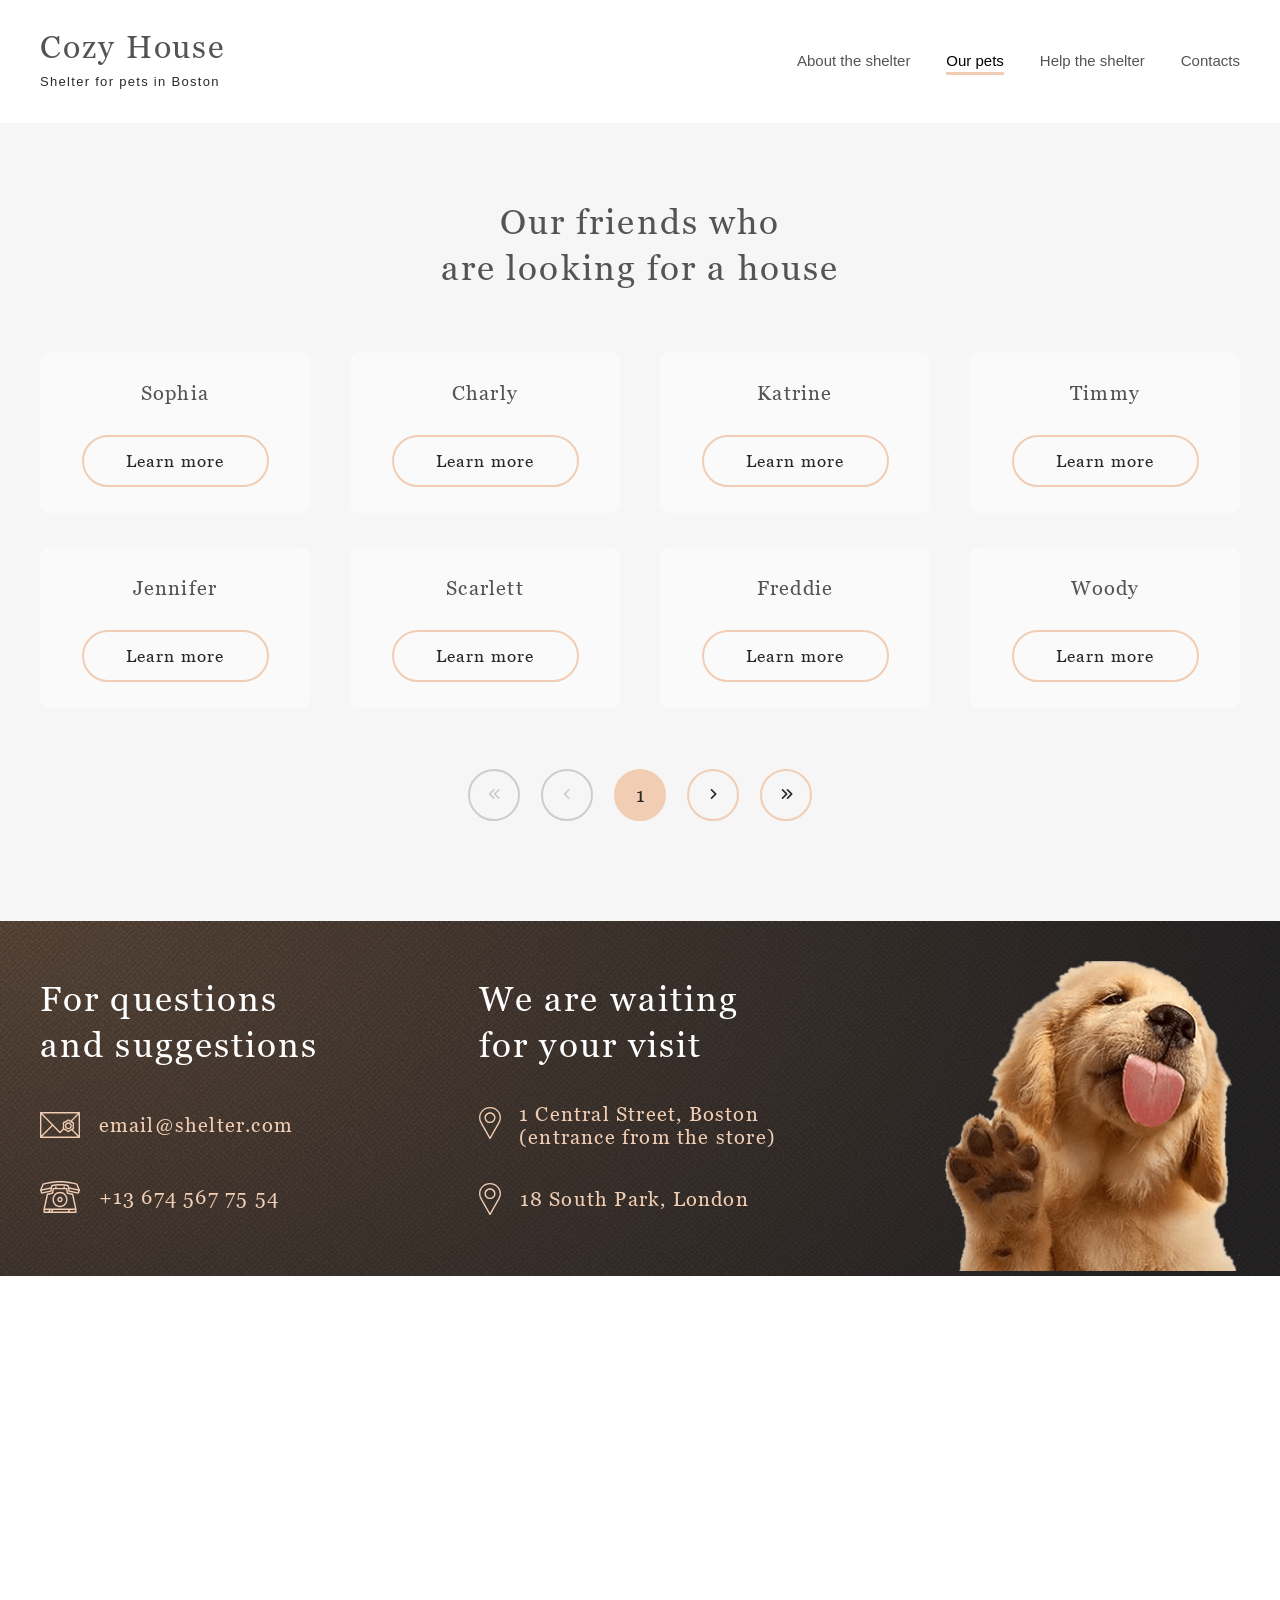
==== shelter/pages/pets/pets.html @ 374c9114 "fix: final view" ====
<!DOCTYPE html>
<html lang="en">

<head>
  <meta charset="UTF-8">
  <meta http-equiv="X-UA-Compatible" content="IE=edge">
  <meta name="viewport" content="width=device-width, initial-scale=1.0">
  <link href="../../assets/icons/favicon.ico" rel="shortcut icon">
  <link rel="stylesheet" href="https://cdnjs.cloudflare.com/ajax/libs/font-awesome/6.2.1/css/all.min.css" />
  <link rel="stylesheet" href="../main/style.css">
  <link rel="stylesheet" href="../main/fonts.css">
  <link rel="stylesheet" href="pets.css">
  <link rel="stylesheet" href="../main/media.css">
  <link rel="stylesheet" href="../main/menu-burger.css">
  <link rel="stylesheet" href="../main/media320.css">
  <link rel="stylesheet" href="pets_media.css">

  <title>Pets</title>

</head>

<body>
  <div class="container">
    <div class="modal animate"></div>
    <div class="modal-bar animate"></div>
    <div class="burger-menu inactive">
      <ul class="burger-list">
        <li class="burger-item"><a class="burger-link" href="../main/index.html">About the shelter</a></li>
        <li class="burger-item"><a class="burger-link active-link" href="#">Our pets</a></li>
        <li class="burger-item"><a class="burger-link" href="../main/index.html#help">Help the shelter</a></li>
        <li class="burger-item"><a class="burger-link" href="#contact">Contacts</a></li>
        <!-- <li class="burger-item"><a class="burger-link"
            onclick="document.getElementById('modal').style.display='block'" href="#">Modal</a></li> -->
      </ul>
    </div>
    <header>
      <div class="page">
        <div class="logo">
          <span class="logo-title"><a href="../main/index.html">Cozy House</a></span>
          <p class="logo-subtitle">Shelter for pets in Boston</p>
        </div>
        <nav class="nav">
          <ul class="menu-list">
            <li class="menu-item">
              <a href="../main/index.html" class="menu-link">About the shelter</a>
              <!-- onclick="window.location.reload(); -->
            </li>
            <li class="menu-item"><a href="#" class="menu-link active">Our pets</a></li>
            <li class="menu-item"><a href="../main/index.html#help" class="menu-link">Help the shelter</a></li>
            <li class="menu-item"><a href="#contact" class="menu-link">Contacts</a></li>
          </ul>
        </nav>
        <div class="header-bar">
          <span class="bar bar1"></span>
          <span class="bar bar2"></span>
          <span class="bar bar3"></span>
        </div>
      </div>
    </header>
    <main>
      <section class="pets" id="pets">
        <div class="page">
          <!-- -----popup----- -->
          <div class="popup animate-popup">
            <button class="button-close">
              <img src="../../assets/icons/close.svg" alt="close">
            </button>
            <div class="popup-pet">
              <div class="popup-img">
              </div>
              <div class="popup-txt">
                <h3 class="popup-head">Jennifer</h3>
                <div>
                  <h4>Dog - Labrador</h4>
                  <p>Jennifer is a sweet 2 months old Labrador that is patiently waiting to find a new forever home.
                    This
                    girl really enjoys being able to go outside to run and play, but won't hesitate to play up a storm
                    in
                    the house if she has all of her favorite toys.</p>
                  <ul class="popup-list">
                    <li><span><b>Age:</b> 2 months</span></li>
                    <li><span><b>Inoculations:</b> none</span></li>
                    <li><span><b>Diseases:</b> none</span></li>
                    <li><span><b>Parasites</b>: none</span></li>
                  </ul>
                </div>
              </div>
            </div>
          </div>
          <!-- -----popup end---- -->
          <h1>Our friends who <br>are looking for a house</h1>
          <!-- <div class="carousel-wrapper" id="carousel-wrapper"> -->
          <div class="carousel2" id="carousel">
            <div class="item2" id="item-active">
              <template id="template">
                <div data-pet="pet" data-id=1 class="card">
                  <img class="pet-img" alt="pet">
                  <p><span class="pets-name"></span></p>
                  <button>Learn more</button>
                </div>
              </template>
            </div>
          </div>
          <!-- </div> -->
          <div class="navigation">
            <button class="nav-btn none-active" disabled id="end-left">
              <!-- <img src="../../assets/icons/arrow-left-end.svg" alt="Arrow-left"> -->
              <i class="fa-solid fa-angles-left"></i>
            </button>
            <button class="nav-btn none-active" disabled id="left">
              <!-- <img src="../../assets/icons/arrow-left-one.svg" alt="Arrow-left-one"> -->
              <i class="fa-solid fa-angle-left"></i>
            </button>
            <button class="nav-btn center" id="center">1</button>
            <button class="nav-btn active-btn" id="right">
              <!-- <img src="../../assets/icons/arrow-right-one.svg" alt="Arrow-right-one"> -->
              <i class="fa-solid fa-angle-right"></i>
            </button>
            <button class="nav-btn active-btn" id="end-right">
              <!-- <img src="../../assets/icons/arrow-right-end.svg" alt="arrow-right-end"> -->
              <i class="fa-solid fa-angles-right"></i>
            </button>
          </div>
        </div>
      </section>

    </main>
    <footer id="contact">
      <div class="page">
        <div class="question">
          <h3>For questions and suggestions</h3>
          <div class="mail">
            <img src="../../assets/icons/icon-email.svg" alt="email">
            <span>&nbsp;&nbsp;<a href="mailto:email@shelter.com" class="mail-address">email@shelter.com</a></span>
          </div>
          <div class="phone">
            <img src="../../assets/icons/icon-phone.svg" alt="phone">
            <span>&nbsp;&nbsp;<a href="tel:+136745677554" class="fone-number">+13 674 567 75 54</a></span>
          </div>
        </div>
        <div class="waiting">
          <h3>We are waiting for your visit</h3>
          <div class="pin1">
            <div>
              <img src="../../assets/icons/pin.svg" alt="pin">
            </div>
            <span><a
                href="https://www.google.com/maps/place/Бостон,+Массачусетс,+США/@42.3145186,-71.1103716,11z/data=!3m1!4b1!4m6!3m5!1s0x89e3652d0d3d311b:0x787cbf240162e8a0!8m2!3d42.3600825!4d-71.0588801!16zL20vMDFjeF8"
                class="address1" target="_blank">1 Central Street, Boston (entrance from the store)</a>
            </span>
          </div>
          <div class="pin2">
            <img src="../../assets/icons/pin.svg" alt="pin">
            <span>&nbsp;&nbsp;<a
                href="https://www.google.com/maps/place/Лондон,+Великобритания/@51.5287352,-0.38179,10z/data=!3m1!4b1!4m6!3m5!1s0x47d8a00baf21de75:0x52963a5addd52a99!8m2!3d51.5072178!4d-0.1275862!16zL20vMDRqcGw"
                class="address2" target="_blank">18 South Park, London </a>
            </span>
          </div>
        </div>
        <div class="dog-picture">
          <img src="../../assets/images/footer-puppy.png" alt="footer-puppy">
        </div>

      </div>
    </footer>
  </div>
  <script type="module" src="petsPagination.js"></script>
  <script type="module" src="../main/popup.js"></script>
</body>

</html>
---- shelter/pages/main/style.css ----
html {
  box-sizing: border-box;
  scroll-behavior: smooth;
}

*,
*::after,
*::before {
  box-sizing: inherit;
  margin: 0;
  padding: 0;
}

:root {
  --fonts-family: 'ArialMT', Arial, Helvetica, sans-serif;
  --fonts-family-else: 'Georgia', serif;
}

.logo-title a:hover,
.logo-title a:active {
  /* color: #FDDCC4; */
  color: #f76d0a;

}

a:hover,
a:active {
  /* color: #FDDCC4; */
  color: #f76d0a;
  cursor: pointer;
}

a,
button,
.credit-card,
.card {
  transition: all 500ms ease-in-out;
}

/* убрать скроллбар  */

/* ::-webkit-scrollbar {
  width: 12px;
  background: transparent;
  background: rgba(82, 66, 66, 0.221);
} */


body {
  margin: 0 auto;
  font-family: 'ArialMT', Arial, Helvetica, sans-serif;
  font-size: calc(20rem / 16);
}

.modal.animate,
.modal-bar.animate {
  display: none;
  position: fixed;
  z-index: 2;
  left: 0;
  top: 0;
  width: 100%;
  height: 100%;
  overflow: hidden;
  background: rgba(41, 41, 41, 0.6);
}

.modal.animate {
  z-index: 7;
}

.animate {
  -webkit-animation: animatezoom 1.5s;
  animation: animatezoom 1.5s;
}

.animateslow {
  -webkit-animation: animatezoom 2.5s;
  animation: animatezoom 2.5s;
}


@-webkit-keyframes animatezoom {
  from {
    opacity: 0;
  }

  to {
    opacity: 1;
  }
}

@keyframes animatezoom {
  from {
    opacity: 0;
  }

  to {
    opacity: 1;
  }
}

.animate-popup {
  -webkit-animation: animatescale 1s;
  animation: animatescale 1s;
  /* opacity: 0; */
}

@-webkit-keyframes animatescale {
  from {
    -webkit-transform: scale(0);
  }

  to {
    -webkit-transform: scale(1);
  }
}

@keyframes animatescale {
  from {
    transform: scale(0);
  }

  to {
    transform: scale(1);
  }
}

/* ----------------------- */
/* .hide-popup {
  animation: popupaway 200ms;
  display: flex;
}

@keyframes popupaway {
  from {
    display: block;
    transform: scale(1);
  }

  to {
    transform: scale(0);
  }
} */



/* ------------------------- */
.container {
  display: flex;
  position: relative;
  max-width: 100%;
  margin: 0 auto;
  flex-direction: column;
  overflow: hidden;
}

h3 {
  font-family: 'Georgia';
  font-style: normal;
  font-weight: 400;
  font-size: 2.1875rem;
  /* font-size: 35px; */
  line-height: 130%;
  letter-spacing: 0.06em;
  color: #545454;
}

h4 {
  font-family: 'Georgia';
  font-style: normal;
  font-weight: 400;
  font-size: 20px;
  line-height: 115%;
  letter-spacing: 0.06em;
  color: #000000;
}

.page {
  display: flex;
  max-width: 1200px;
  width: 100%;
  margin: 0 auto;
  /* width: calc(1200 / 1280 * 100%); */
}

/* ----------popup----------- */
.popup.animate-popup {
  /* display: flex; */
  display: none;
  position: fixed;
  /* margin: -38px -52px 0 0; */
  z-index: 10;
  max-width: 952px;
  width: 100%;
  max-height: 552px;
  height: 552px;
  justify-content: left;
  align-items: flex-end;
  /* opacity: 1; */
  transition: all 1s;
  /* top: 50%; */
  /* transform: translate(-50% -50%); */
}

.popup-pet {
  /* border: 1px solid black; */
  display: grid;
  grid-template-columns: 55% 39.5%;
  column-gap: 34px;
  max-width: 900px;
  width: 100%;

  height: 500px;
  /* height: 26.3vw; */
  box-shadow: 0px 2px 35px 14px rgba(13, 13, 13, 0.04);
  background: #FAFAFA;
  border-radius: 9px;
}

.popup-img {
  padding: 0 50px 0 0;
  height: auto;
  background: url("../../assets/images/jennifer.png") center/cover no-repeat;
  border-radius: 9px 0px 0px 9px;
}

.popup-txt .popup-head {
  text-align: left;
  padding: 53px 0 10px 0;
  /* padding: 53px 50px 10px 0; */
}

.popup-txt div {
  display: grid;
  row-gap: 40px;
}


.popup-txt div p {
  font-family: 'Georgia';
  font-style: normal;
  font-weight: 400;
  font-size: 15px;
  line-height: 110%;
  letter-spacing: 0.06em;
  color: #000000;
}

.popup-list {
  display: grid;
  row-gap: 11px;
  padding: 0 0 0 15px;
  font-family: 'Georgia';
  font-style: normal;
  font-weight: 400;
  font-size: 15px;
  line-height: 110%;
  letter-spacing: 0.06em;
  letter-spacing: 1.3px;
  color: #F1CDB3;
}

.popup-list span {
  color: #000000;
}

/* ---------popup-end------- */
header {
  display: flex;
  max-width: 100%;
  padding: 30px 0 0;
  justify-content: center;
}

header .page {
  justify-content: space-between;
  height: 60px;
  align-items: center;
  position: relative;
}

.logo {
  height: 100%;
}

/* logo_title */
.logo-title {
  display: flex;
  align-items: center;
  font-family: 'Georgia';
  font-style: normal;
  font-weight: 400;
  /* font-size: 32px; */
  font-size: 32px;
  line-height: 110%;
  letter-spacing: 0.06em;
  color: #F1CDB3;
}

.logo-title a {
  text-decoration: none;
  color: #F1CDB3;
  /* -webkit-text-stroke: 0.5px #000000; */
  /* text-shadow: 0px 4px 4px rgba(0, 0, 0, 0.25); */
}

.logo-subtitle {
  font-family: 'Arial';
  font-style: normal;
  font-weight: 400;
  font-size: 13px;
  line-height: 34px;
  letter-spacing: 0.1em;
  color: #FFFFFF;
}

/* h1 span {
  margin: 16px;
  padding: 1px;
  border-bottom: 2px solid #D71920;
} */
.burger-menu {
  display: none;
}

/* -------menu bar----------- */
.header-bar {
  display: none;
}

.nav {
  width: 36.9%;
  width: calc(443 / 1200 * 100%);

}

.menu-list {
  display: flex;
  justify-content: space-between;
}


.nav li {
  /* по горизонтали */
  display: inline-block;
}

.nav li a:hover {
  cursor: pointer;
  color: #FAFAFA;
}

.menu-link {
  text-decoration: none;
  padding: 0 0 3px;
  color: #CDCDCD;
  border: none;
  font-family: 'Arial';
  font-style: normal;
  font-weight: 400;
  font-size: 15px;
  line-height: 160%;
}

.menu-link.active {
  color: #FAFAFA;
  pointer-events: none;

  border: 3px solid;
  border-width: 0px 0px 3px;
  border-color: transparent transparent #F1CDB3 transparent;
}


/* ------------main--------------- */
main {
  max-width: 100%;
  width: 100%;
  margin: 0 auto;
}

/* ----------bigl--------------- */
.bigl {
  max-height: 908px;
  /* height: 908px; */
  width: 100%;
  margin: -90px auto 0;
  padding: 90px 0 0 0;
  background: url('../../assets/images/noise_transparent@2x.png'), radial-gradient(100% 215.42% at 0% 0%, #5B483A 0%, #262425 100%), #211F20;
}

.bigl .page {
  min-height: 100%;
  display: grid;
  grid-template-columns: 38.33% 58.16%;
  gap: 42px;
  align-items: center;
}

.bigl-text {
  display: grid;
  gap: 42px;
}

.bigl-text h1:first-child {
  /* padding: 0 150px 0 0; */
  padding: 0;
  font-family: 'Georgia';
  font-style: normal;
  font-weight: 400;
  /* font-size: 44px; */
  font-size: 2.75rem;
  line-height: 130%;
  color: #FFFFFF;
}


.bigl-text p:nth-child(2) {
  font-family: 'Arial';
  font-style: normal;
  font-weight: 400;
  /* font-size: 15px; */
  font-size: 0.9375rem;
  line-height: 160%;
  color: #CDCDCD;
}

.bigl-btn {
  width: 207px;
  height: 52px;
  background: #F1CDB3;
  border-radius: 100px;
  border: none;

  font-family: 'Georgia';
  font-style: normal;
  font-weight: 400;
  /* font-size: 17px; */
  font-size: 1.0625rem;
  line-height: 130%;
  letter-spacing: 0.06em;
  color: #292929;
}

/* .bigl-btn:hover { */
button:hover {
  background: #FDDCC4;
  cursor: pointer;
}

.bigl-picture img {
  margin: 90px 0 0 0;
  max-width: 698px;
  max-height: 728px;
  width: 100%;
  height: auto;
}

/* -------about---------- */

section.about.page {
  padding: 80px 175px 97px;
  display: grid;
  grid-template-columns: 49.5% 50.5%;
  justify-content: flex-start;
}


.about-picture img {
  max-width: 300px;
  max-height: 408px;
  width: 100%;
  height: auto;
}

.about-text {
  display: grid;
  gap: 5px;
}

.about-text h3 {
  padding: 14px 60px 0 0;
}

.about-text p:nth-child(2),
.about-text p:nth-child(3) {
  font-family: 'Arial';
  font-style: normal;
  font-weight: 400;
  /* font-size: 15px; */
  font-size: 0.9375rem;
  line-height: 160%;
  color: #4C4C4C;
}

/* ----------pets----------- */
section.pets {
  /* height: 877px; */
  background: #F6F6F6;
}

section.pets .page {
  /* padding: 77px 0 38px; */
  padding: 77px 0 100px;
  align-items: center;
  flex-direction: column;
  justify-content: center;
  height: 100%;
  gap: 61px;
  position: relative;
  overflow: hidden;
}

section.pets>.page>h3 {
  text-align: center;
}


.carousel {
  display: flex;
  max-width: 1200px;
  width: 100%;
  /* flex-wrap: nowrap; */
  position: relative;
  left: -1200px;
}

.button-left,
.button-right,
.button-close {
  display: flex;
  justify-content: center;
  align-items: center;
  position: absolute;
  z-index: 1;
  width: 52px;
  height: 52px;
  top: 51%;
  transform: translateY(-50%);
  border: 2px solid #F1CDB3;
  border-radius: 100px;
  background: #F6F6F6;
}

.button-left {
  left: 25.2%;
  left: 0;
}

.button-right {
  right: 25.2%;
  right: 0;
}

.button-close {
  top: 5%;
  right: 1%;
}

.button-left:hover,
.button-right:hover,
.button-close:hover {
  background: #FDDCC4;
  border: 2px solid #FDDCC4;
  cursor: pointer;
}


.item {
  position: relative;
  display: flex;
  min-width: 100%;
  justify-content: center;
}

.content {
  display: flex;
  width: 82.5%;
  justify-content: space-between;
}

/* *** */
/* .item .content .card:nth-child(2),
.item .content .card:nth-child(3) {
  display: none;
} */

/* .card.animate {
  display: grid;
  gap: 30px;
  border-radius: 9px;
  background: #FAFAFA;
  cursor: pointer;
  justify-content: center;
} */

.card {
  display: grid;
  gap: 30px;
  border-radius: 9px;
  background: #FAFAFA;
  cursor: pointer;
  justify-content: center;
}

.card:hover {
  box-shadow: 0px 4px 4px rgba(0, 0, 0, 0.25);
  background: #FFFFFF;
}

.card:hover button {
  background: #FDDCC4;
  border: none;
  transition: all 500ms ease-in-out;
}

.card img {
  max-width: 270px;
  max-height: 270px;
  width: 100%;
  height: auto;
  border-radius: 9px 9px 0px 0px;
  opacity: 1;
  /* transition: all 500ms ease-in-out; */
}

.card p {
  text-align: center;
  font-family: 'Georgia';
  font-style: normal;
  font-weight: 400;
  /* font-size: 20px; */
  font-size: 1.25rem;
  /* line-height: 23px; */
  line-height: 1.4375rem;
  letter-spacing: 0.06em;
  color: #545454;
}

.card button {
  margin: 0 auto 26px;
  width: 187px;
  height: 52px;
  border: 2px solid #F1CDB3;
  border-radius: 100px;
  font-family: 'Georgia';
  font-style: normal;
  font-weight: 400;
  font-size: 17px;
  font-size: 1.0625rem;
  line-height: 130%;
  letter-spacing: 0.06em;
  color: #292929;
  background: #FAFAFA;
}

.card button:hover {
  border: none;
}

.pets .page>button.rest {
  width: 261px;
  height: 52px;
  background: #F1CDB3;
  border-radius: 100px;
  border: none;
  font-family: 'Georgia';
  font-style: normal;
  font-weight: 400;
  /* font-size: 17px; */
  font-size: 1.0625rem;
  line-height: 130%;
  letter-spacing: 0.06em;
  color: #292929;
}

/* #pets > div > button.button-right */
/* #pets > div > button.button-left */

.pets .page>button.rest:hover {
  background: #FDDCC4;
  cursor: pointer;
  border: none;
}

/* ------help---------- */
section.help {
  /* height: 611px; */
  background: #FFFFFF;
}

section.help .page {
  /* padding: 80px 0 100px; */
  padding: 84px 0 100px;
  align-items: center;
  flex-direction: column;
  height: 100%;
  gap: 3.5rem;
  /* 56px; */
}

section.help .page h3 {
  text-align: center;
}

.gifts {
  display: flex;
  flex: 1 1 100%;
  justify-content: center;
  max-width: 1028px;
  width: 100%;
  flex-wrap: wrap;
  column-gap: 7.25rem;
  /* 116px */
  row-gap: 3.4375rem;
  /* 55px; */
}

.some {
  text-align: center;
}

.some img {
  /* flex-grow: 1; */
  height: auto;
}



.some h4 {
  padding: 24px 0 0 0;
  text-align: center;
  font-family: 'Georgia';
  font-style: normal;
  font-weight: 400;
  /* font-size: 20px; */
  font-size: 1.25rem;
  line-height: 115%;
  letter-spacing: 0.06em;
  color: #545454;
}

/* ---------donation----------- */
section.donation {
  background: #F6F6F6;
}

section.donation .page {
  padding: 83px 0 100px;
  display: grid;
  grid-template-columns: 55.19% 41.53%;
  column-gap: 30px;
  max-width: 915px;
  width: 100%;
}

.donation-picture {
  padding: 10px 0 0 0;
}

.donation-picture img {
  max-width: 505px;
  max-height: 261px;
  width: 100%;
  height: auto;
}

.donation-text {
  display: grid;
  row-gap: 20px;
}

.donation-text h3:first-child {
  text-align: left;
  font-family: 'Georgia';
  font-style: normal;
  font-weight: 400;
  /* font-size: 35px; */
  font-size: 2.1875rem;
  line-height: 130%;
  letter-spacing: 0.06em;
}

.credit-card {
  display: flex;
  align-items: center;
  justify-content: space-around;
  width: 349px;
  height: 43px;
  background: #F1CDB3;
  border-radius: 9px;
  border: none;
}

.credit-card:hover {
  background: #FDDCC4;
  cursor: pointer;
}


/* .credit-card img:first-child+img {
  padding-top: 8px;
} */

a:has(.credit-card span) {
  text-decoration: none;
}

.credit-card span {
  color: #545454;

  font-family: 'Georgia';
  font-style: normal;
  font-weight: 400;
  /* font-size: 20px; */
  font-size: 1.25rem;
  line-height: 115%;
  letter-spacing: 0.06em;
  text-shadow: 0px 4px 4px rgba(0, 0, 0, 0.25);
}

.donation-text p:nth-child(2) {
  text-align: left;
  font-family: 'Georgia';
  font-style: normal;
  font-weight: 400;
  /* font-size: 15px; */
  font-size: 0.9375rem;
  line-height: 110%;
  letter-spacing: 0.06em;
  color: #545454;
}

.donation-text p:nth-child(4) {
  font-family: 'Arial';
  font-style: italic;
  font-weight: 400;
  font-size: 12px;
  line-height: 18px;
  color: #B2B2B2;
}

/* ---------footer-------- */
footer {
  display: flex;
  flex: 1 1 100%;
  max-width: 100%;
  /* min-height: 350px; */
  width: 100%;
  /* width: 100%; */
  /* ------row------ */
  justify-content: center;
  background: url('../../assets/images/noise_transparent@2x.png'), radial-gradient(100% 215.42% at 0% 0%, #5B483A 0%, #262425 100%), #211F20;

  font-family: 'Georgia';
  font-style: normal;
  font-weight: 400;
  font-size: 20px;
  font-size: 1.25rem;
  line-height: 115%;
  letter-spacing: 0.06em;
  color: #F1CDB3;
}

footer .page {
  display: grid;
  column-gap: 10rem;
  grid-template-columns: 23.25% 25.16% 25%;
}

.question,
.waiting {
  padding: 56px 0 60px;
}

.dog-picture {
  padding: 40px 0 0 0;
}

.question {
  display: grid;
  row-gap: 38px;
}

.question h3,
.waiting h3 {
  color: #FFFFFF;
}

.mail img,
.mail span,
.phone img,
.phone span,
.pin2 img,
.pin2 span {
  vertical-align: middle;
  text-align: left;
}

.fone-number,
.mail-address,
.address1,
.address2 {
  text-decoration: none;
  color: #F1CDB3;
}

/* ---------second column------ */
.waiting {
  display: grid;
  row-gap: 33px;
}

.dog-picture img {
  max-width: 300px;
  max-height: 310px;
  width: 100%;
  height: auto;
}

.pin1 {
  display: flex;
  align-items: center;
  column-gap: 18px;
}

.address1,
.address2 {
  font-family: 'Georgia';
  font-style: normal;
  font-weight: 400;
  /* font-size: 20px; */
  font-size: 1.25rem;
  line-height: 115%;
  letter-spacing: 0.06em;
}
---- shelter/pages/main/fonts.css ----
@font-face {
  font-family: 'Georgia';
  src: url('../../assets/fonts/Georgia-Italic.eot');
  src: url('../../assets/fonts/Georgia-Italic.eot?#iefix') format('embedded-opentype'),
    url('../../assets/fonts/Georgia-Italic.woff2') format('woff2'),
    url('../../assets/fonts/Georgia-Italic.woff') format('woff'),
    url('../../assets/fonts/Georgia-Italic.ttf') format('truetype');
  font-weight: normal;
  font-style: italic;
  font-display: swap;
}

@font-face {
  font-family: 'Georgia';
  src: url('../../assets/fonts/Georgia.eot');
  src: url('../../assets/fonts/Georgia.eot?#iefix') format('embedded-opentype'),
    url('../../assets/fonts/Georgia.woff2') format('woff2'),
    url('../../assets/fonts/Georgia.woff') format('woff'),
    url('../../assets/fonts/Georgia.ttf') format('truetype');
  font-weight: normal;
  font-style: normal;
  font-display: swap;
}

@font-face {
  font-family: '../../assets/fonts/Georgia';
  src: url('../../assets/fonts/Georgia-Bold.eot');
  src: url('../../assets/fonts/Georgia-Bold.eot?#iefix') format('embedded-opentype'),
    url('../../assets/fonts/Georgia-Bold.woff2') format('woff2'),
    url('../../assets/fonts/Georgia-Bold.woff') format('woff'),
    url('../../assets/fonts/Georgia-Bold.ttf') format('truetype');
  font-weight: bold;
  font-style: normal;
  font-display: swap;
}

@font-face {
  font-family: '../../assets/fonts/Georgia';
  src: url('../../assets/fonts/Georgia-BoldItalic.eot');
  src: url('../../assets/fonts/Georgia-BoldItalic.eot?#iefix') format('embedded-opentype'),
    url('../../assets/fonts/Georgia-BoldItalic.woff2') format('woff2'),
    url('../../assets/fonts/Georgia-BoldItalic.woff') format('woff'),
    url('../../assets/fonts/Georgia-BoldItalic.ttf') format('truetype');
  font-weight: bold;
  font-style: italic;
  font-display: swap;
}

@font-face {
  font-family: '../../assets/fonts/Arial';
  src: url('../../assets/fonts/ArialMT.eot');
  src: url('../../assets/fonts/ArialMT.eot?#iefix') format('embedded-opentype'),
    url('../../assets/fonts/ArialMT.woff2') format('woff2'),
    url('../../assets/fonts/ArialMT.woff') format('woff'),
    url('../../assets/fonts/ArialMT.ttf') format('truetype');
  font-weight: normal;
  font-style: normal;
  font-display: swap;
}

@font-face {
  font-family: '../../assets/fonts/Arial';
  src: url('../../assets/fonts/Arial-ItalicMT.eot');
  src: url('../../assets/fonts/Arial-ItalicMT.eot?#iefix') format('embedded-opentype'),
    url('../../assets/fonts/Arial-ItalicMT.woff2') format('woff2'),
    url('../../assets/fonts/Arial-ItalicMT.woff') format('woff'),
    url('../../assets/fonts/Arial-ItalicMT.ttf') format('truetype');
  font-weight: normal;
  font-style: italic;
  font-display: swap;
}

@font-face {
  font-family: '../../assets/fonts/Arial';
  src: url('../../assets/fonts/Arial-BoldItalicMT.eot');
  src: url('../../assets/fonts/Arial-BoldItalicMT.eot?#iefix') format('embedded-opentype'),
    url('../../assets/fonts/Arial-BoldItalicMT.woff2') format('woff2'),
    url('../../assets/fonts/Arial-BoldItalicMT.woff') format('woff'),
    url('../../assets/fonts/Arial-BoldItalicMT.ttf') format('truetype');
  font-weight: bold;
  font-style: italic;
  font-display: swap;
}
---- shelter/pages/pets/pets.css ----
h1 {
  font-family: 'Georgia';
  font-style: normal;
  font-weight: 400;
  font-size: 35px;
  line-height: 130%;
  letter-spacing: 0.06em;
  color: #545454;
  text-align: center;
}

/* logo_title */
.logo-title {
  color: #545454;
}

.logo-title a {
  color: #545454;
  /* text-shadow: 0px 4px 4px rgba(0, 0, 0, 0.25); */
}

.logo-subtitle {
  color: #292929;
}

.nav li a:hover {
  cursor: pointer;
  color: #000000;
}

.menu-link {
  color: #545454;
}

.menu-link:hover {
  color: #292929;
  /* border: 1px solid #000000; */
}

.menu-link:active,
.menu-link.active {
  color: #000000;
  /* text-shadow: 0px 4px 4px rgba(0, 0, 0, 0.25); */

  border: 3px solid;
  border-width: 0px 0px 3px;
  border-color: transparent transparent #F1CDB3 transparent;
}

header {
  padding: 30px 0 33px;
}



/* --------carousel----------- */
.pets {
  padding: 0;
}

.carousel2 {
  margin: 0 auto;
  position: relative;
  width: 100%;
  /* max-width: 1200px; */
}

.item2 {
  margin: 0 auto;
  display: grid;
  grid-template-columns: 22.5% 22.5% 22.5% 22.5%;
  column-gap: 40px;
  row-gap: 34px;
  width: 100%;
}

/* -----navigation---- */
.navigation {
  display: flex;
  column-gap: 21px;
}

.nav-btn {
  display: flex;
  justify-content: center;
  align-items: center;
  width: 52px;
  height: 52px;
  border-radius: 100px;
  cursor: pointer;
  background: #F6F6F6;
}

.center {
  background: #F1CDB3;
  border: 2px solid #F1CDB3;
  color: #292929;
  font-family: 'Georgia';
  font-style: normal;
  font-weight: 400;
  font-size: 20px;
  line-height: 115%;
}


.none-active {
  border: 2px solid #CDCDCD;
  color: #CDCDCD;
  pointer-events: none;
}

/* .none-active:disabled  */
.none-active:hover,
.none-active:active {
  border: 2px solid #CDCDCD;
  color: #CDCDCD;
  background: rgb(240, 240, 240);
}

.active-btn {
  border: 2px solid #F1CDB3;
  color: #292929;
  cursor: pointer;
}

/* .active-btn:enabled, */
.center:hover,
.active-btn:hover,
.active-btn:active {
  background: #FDDCC4;
  border: 2px solid #FDDCC4;
}
---- shelter/pages/main/media.css ----
@media screen and (max-width: 1280px) {
   html {
     font-size: 16px;
   }

   .container {
     max-width: 100%;
   }

   .page {
     width: calc(1200 / 1280 * 100%);
   }
 }


 @media screen and (max-width: 1210px) {
   .page {
     /* width: calc(1800 / 1210 * 100%); */
     width: calc(1100 / 1210 * 100%);
   }

   .button-left,
   .button-right {
     position: absolute;
   }

   .button-left {
     left: 0;
   }

   .button-right {
     right: 0;
   }

   .carousel {
     max-width: 1100px;
     width: 100%;
     left: -1100px;
   }

   .item {
     margin: 0 auto;
     display: flex;
     justify-content: center;
     /* gap: 10px; */
   }

   .content {
     justify-content: center;
     column-gap: 26px;
   }

   .item .content .card:nth-child(3) {
     display: none;
   }
 }


 @media screen and (max-width: 1150px) {
   .page {
     width: calc(1090 / 1150 * 100%);
   }

   .carousel {
     max-width: 1090px;
     width: 100%;
     left: -1090px;
   }

   footer .page {
     column-gap: 8rem;
   }
 }


 @media screen and (max-width: 1080px) {
   .page {
     width: calc(1000 / 1080 * 100%);
   }

   .carousel {
     max-width: 1000px;
     width: 100%;
     left: -1000px;
   }

   .button-left {
     left: 0%;
   }

   .button-right {
     right: 0%;
   }
 }

 @media screen and (max-width: 950px) {
   .page {
     width: calc(900 / 950 * 100%);
   }

   .carousel {
     max-width: 900px;
     width: 100%;
     left: -900px;
   }
 }

 @media screen and (max-width: 850px) {
   .page {
     width: calc(800 / 850 * 100%);
   }

   .carousel {
     max-width: 800px;
     width: 100%;
     left: -800px;
   }
 }

 /*  -------- 768 ------------   */

 /* @media screen and (max-width: 1070px) { */
 @media screen and (max-width: 768px) {
   html {
     font-size: 16px;
   }

   .container {
     max-width: 768px;
     max-width: 100%;
   }

   .page {
     width: calc(708 / 768 * 100%);
   }

   /* ----------pets----------- */
   section.pets .page {
     padding: 80px 0 100px;
   }

   .carousel {
     max-width: 708px;
     width: 100%;
     left: -708px;
   }

   .content {
     justify-content: center;
     column-gap: 40px;
   }

   .button-left,
   .button-right {
     top: 51%;
   }

   /* .item .card:nth-child(3) {
     display: none;
   } */
   .item .content .card:nth-child(3) {
     display: none;
   }

   /* -------------------------- */
   .item {
     margin: 0 auto;
     display: flex;
     justify-content: center;
   }

   .content {
     justify-content: center;
     column-gap: 26px;
   }

   /* ----------------------------- */

   /* ---было изменено для --max-width: 1210px --- */
   /* .item {
     margin: 0 auto;
     display: flex;
     justify-content: center;
     gap: 40px;
    } */
   /* justify-content: space-between; */
   /* gap: 0; */

   /* ----popup----- */
   .popup.animate-popup {
     max-width: 682px;
     width: 100%;
     max-height: 402px;
     min-height: 402px;
   }

   .popup-pet {
     grid-template-columns: 55% 41.5%;
     column-gap: 15px;
     max-width: 628px;
     width: 100%;
     height: 351px;
   }

   .popup-img {
     padding: 0 0 0 0;
     height: 350px;
     width: 350px;
   }

   .popup-txt .popup-head {
     text-align: left;
     padding: 10px 0 10px 0;
   }

   .popup-txt div {
     display: grid;
     row-gap: 20px;
     font-size: 20px;
   }


   .popup-txt div p {
     font-size: 13px;
     line-height: 110%;
     letter-spacing: 0.06em;
   }

   .popup-list {
     row-gap: 5px;
     padding: 0 0 0 15px;
     font-size: 15px;
     line-height: 110%;
     letter-spacing: 1.8px;
   }

   .button-close {
     top: 6%;
     right: 1.5%;
   }

   /* ------popup------ */
   header {
     padding: 28px 0 0;
   }

   .logo-title {
     /* font-size: 32px; */
     line-height: 124%;
   }

   .logo-subtitle {
     /* font-size: 13px; */
     line-height: 30px;
   }



   .nav {
     width: calc(443 / 708 * 100%);
   }

   /* ---------bigl----------- */
   .bigl {
     max-height: 1165px;
     /* height: 908px; */
     width: 100%;
     margin: -90px auto 0;
     padding: 90px 0 0 0;
   }


   .bigl .page {
     grid-template-columns: 100%;
     grid-template-rows: 27.9% 48.68%;
     gap: 100px;
     justify-items: right;
   }

   .bigl-text {
     padding: 106px 0 0 0;
     justify-items: center;
   }

   .bigl-text h1:first-child {
     padding: 0 150px 0 0;
   }

   .bigl-text p:nth-child(2) {
     width: 65%;
   }

   .bigl-picture img {
     max-width: 569px;
     max-height: 593px;

     width: 100%;
     height: auto;
   }

   /* ---------about---------- */
   section.about.page {
     padding: 67px 0 138px;
     width: 56%;
     max-height: 1048px;
     display: grid;
     row-gap: 4.3rem;
     grid-template-columns: 100%;
     grid-template-rows: 48.22% 51.77%;
     justify-items: center;
   }

   .about-picture {
     order: 2;
   }

   .about-picture img {
     max-width: 300px;
     max-height: 408px;
     width: 100%;
     height: auto;
   }

   .about-text {
     /* display: grid; */
     gap: 10px;
     order: 1;
   }

   .about-text h3 {
     padding: 14px 60px 0 0;
   }



   /* ------help---------- */
   section.help .page {
     padding: 84px 0 100px;
     align-items: center;
     flex-direction: column;
     height: 100%;
     gap: 59px;
   }

   .gifts {
     display: flex;
     flex: 1 1 100%;
     justify-content: center;
     width: 100%;
     flex-wrap: wrap;

     max-width: 708px;
     column-gap: 3.75rem;
     /* 60px; */
     row-gap: 3.5rem;
     /* 56px; */
   }

   .some {
     text-align: center;
     width: 24%;
     /* width: calc(170 / 708 * 100%); */
   }

   /* ---------donation----------- */
   section.donation .page {
     padding: 83px 0 100px;
     /* display: grid; */
     grid-template-columns: 100%;
     grid-template-rows: 36.01% 33.33%;
     justify-items: center;
     row-gap: 7.75rem;
     /* 124px; */
     max-width: 708px;
     max-height: 783px;
   }

   .donation-picture {
     padding: 0;
     order: 2;
   }

   .donation-text {
     /* display: grid; */
     order: 1;
     row-gap: 19px;
     justify-items: left;
     width: 54%;
   }

   .credit-card {
     /* display: flex; */
     /* align-items: center; */
     justify-content: space-between;
     /* width: 350px; */
     /* height: 43px; */
     padding: 0 17px 0 5px;
   }

   /* ---------footer-------- */
   footer {
     max-height: 639px;
   }

   footer .page {
     display: grid;
     column-gap: 3.5rem;
     /* 56px; */
     row-gap: 4.5rem;
     /* 72px; */
     grid-template-columns: 40% 43%;
     grid-template-rows: 40% 51%;
     justify-content: center;
   }

   .dog-picture {
     padding: 0;
     grid-column: 1 / span 2;
     display: flex;
     justify-content: center;
   }

   .question,
   .waiting {
     padding: 32px 0 0;
   }
 }
---- shelter/pages/main/menu-burger.css ----
@media screen and (max-width: 767px) {

  /* --------------Window Burger------------ */
  div.burger-menu {
    display: flex;
    flex-direction: column;
    align-items: center;
    justify-content: center;
    /* padding: 248px 0 0 0; */

    position: absolute;
    z-index: 5;
    width: 320px;
    height: 100vh;
    background: #292929;
    cursor: pointer;
  }

  .active-bar {
    right: 0;
    transition: all 0.5s ease-out;
  }

  .inactive {
    right: -1000px;
    transition: all 1s ease-in;
  }

  .nav {
    display: none;
  }

  .burger-list {
    display: flex;
    flex-direction: column;
    align-items: center;
    justify-content: center;
    list-style: none;
    width: 90%;
    row-gap: 41px;
  }

  .burger-item {
    text-align: center;
  }

  .burger-link {
    font-family: 'Arial';
    font-style: normal;
    font-weight: 400;
    font-size: 32px;
    line-height: 160%;
    color: #FAFAFA;
    text-decoration: none;
  }

  .burger-link.active-link {
    color: #FAFAFA;
    pointer-events: none;
    padding-bottom: 9px;
    border: 3px solid;
    border-width: 0px 0px 3px;
    border-color: transparent transparent #F1CDB3 transparent;
  }

  /* -------bar------- */
  .header-bar {
    display: grid;
    position: relative;
    z-index: 6;
    cursor: pointer;
    transition: all 500ms ease-in-out;
  }

  .header-bar.change {
    display: grid;
    transform: translateX(-3px) rotate(90deg);
  }

  .bar {
    display: block;
    width: 30px;
    height: 2px;
    margin: 4px auto;
    background-color: #F1CDB3;
    transition: 0.4s;
  }

}
---- shelter/pages/main/media320.css ----
@media screen and (max-width: 719px) {
  html {
    font-size: 16px;
  }

  html {
    font-size: 12px;
  }

  .page {
    width: calc(600 / 719 * 100%);
  }

  .carousel {
    max-width: 600px;
    width: 100%;
    left: -600px;
  }

  .content {
    justify-content: center;
    column-gap: 40px;
  }

  .item {
    margin: 0 auto;
    display: flex;
    justify-content: center;
  }

  .item .content .card:nth-child(2),
  .item .content .card:nth-child(3) {
    display: none;
  }

  /* .button-left,
  .button-right {
    position: absolute;
  } */

  .button-left {
    left: 0;
  }

  .button-right {
    right: 0;
  }

  /* ----popup----- */
  .popup.animate-popup {
    max-width: 270px;
    width: 100%;
    max-height: 393px;
    min-height: 393px;
  }

  .popup-pet {
    padding: 10px;
    grid-template-columns: 100%;
    max-width: 240px;
    width: 100%;
    /* height: 341px; */
    height: 359px;
    height: 370px;
  }

  .popup-img {
    display: none;
  }

  .popup-txt .popup-head {
    text-align: center;
    padding: 10px 0 10px 0;
  }

  .popup-txt div {
    display: grid;
    justify-content: center;
    justify-items: center;
    row-gap: 20px;
    font-size: 20px;
  }

  .popup-txt div h4 {
    text-align: center;
    font-size: 15px;
  }

  .popup-txt div p {
    font-size: 13px;
    line-height: 110%;
    letter-spacing: 0.06em;
  }

  .popup-list {
    row-gap: 5px;
    padding: 0 0 0 15px;
    font-size: 15px;
    line-height: 110%;
    letter-spacing: 1.8px;
  }

  .button-close {
    top: 0;
    right: 1.5%;
  }

  /* ------popup------ */
  .nav {
    display: none;
  }

  .bigl-text h1:first-child {
    padding: 0;
  }

}

/* --- 480 -- */
@media screen and (max-width: 640px) {
  html {
    font-size: 14px;
  }

  .page {
    width: calc(600 / 640 * 100%);
  }

  .carousel {
    max-width: 600px;
    width: 100%;
    /* width: 600px; */
    left: -600px;
  }

  .content {
    /* justify-content: center; */
    column-gap: 40px;
  }

  .item {
    margin: 0 auto;
    display: flex;
    justify-content: center;
  }

  .item .content .card:nth-child(2),
  .item .content .card:nth-child(3) {
    display: none;
  }

  .button-left,
  .button-right {
    position: absolute;
    top: 72%;
  }

  .button-left {
    left: 18%;
  }

  .button-right {
    right: 18%;
  }

  /* ---------about---------- */
  section.about.page {
    padding: 44px 0 49px;
    width: 86%;
    row-gap: 42px;
    grid-template-rows: 55% 40%;
  }

  .about-picture {
    order: 2;
  }

  .about-picture img {
    max-width: 260px;
    max-height: 353.6px;
  }

  .about-text {
    gap: 23px;
  }

  .about-text h3 {
    padding: 0;
    text-align: center;
  }


  .about-text p:nth-child(2),
  .about-text p:nth-child(3) {
    font-size: 15px;
    line-height: 160%;
    text-align: justify;
  }

  /* ----------pets----------- */
  section.pets .page {
    padding: 78px 0 42px;
    gap: 47px;
  }


  .card p {
    font-size: 20px;
    line-height: 23px;
  }

  .card button {
    font-size: 17px;
    line-height: 130%;
  }

  .pets .page>button {
    margin: 72px 0 0 0;
    font-size: 17px;
    line-height: 130%;
    letter-spacing: 0.06em;
  }



  /* ---------donation----------- */
  section.donation .page {
    padding: 42px 0 42px;
    grid-template-columns: 100%;
    grid-template-rows: 67% 49%;
    justify-content: center;
    justify-items: center;
    row-gap: 20px;
    max-width: 300px;
  }

  section.donation .page {
    padding: 42px 0 66px;
    grid-template-columns: 100%;
    grid-template-rows: 67% 36%;
    justify-content: center;
    justify-items: center;
    row-gap: 33px;
    max-width: 300px;
  }

  .donation-picture {
    padding: 0;
    order: 2;
  }

  .donation-picture img {
    max-width: 260px;
    max-height: 135.2px;
    width: 100%;
    height: auto;
  }

  .donation-text {
    order: 1;
    row-gap: 16px;
    justify-items: center;
    justify-content: center;
    width: 94%;
  }

  .donation-text h3:first-child {
    text-align: center;
    font-size: 25px;
    line-height: 130%;
    letter-spacing: 0.06em;
  }

  .credit-card {
    padding: 0 17px 0 14px;
    width: 100%;
  }

  .credit-card span {
    font-size: 15px;
    line-height: 110%;
  }

  .donation-text p:nth-child(4) {
    font-size: 12px;
    line-height: 18px;
    text-align: justify;
  }

  a:has(.credit-card span) {
    width: 100%;
  }

  /* ---------footer-------- */
  footer {
    max-height: 809px;
  }

  footer .page {
    padding: 30px 0 0;
    display: grid;
    row-gap: 26px;
    grid-template-columns: 100%;
    grid-template-rows: 28.53% 30.45% 36.89%;
    height: 809px;
    /* justify-content: center; */
    /* justify-items: center; */
  }

  .question,
  .waiting,
  .dog-picture {
    padding: 0;

    font-size: 20px;
    line-height: 115%;
    letter-spacing: 0.06em;
  }

  .question {
    display: grid;
    row-gap: 28px;
    justify-items: center;
  }

  .waiting {
    display: grid;
    row-gap: 33px;
    row-gap: 24px;
  }

  .waiting h3 {
    padding: 0 0 0 5px;
    width: 98%;
  }

  .pin1 {
    /* display: flex; */
    align-items: flex-start;
    column-gap: 19px;
  }

  div.pin1>div>img {
    padding: 5px 0 0;
  }

  .dog-picture {
    padding: 0;
    grid-column: 1 / span 1;
    display: flex;
    justify-content: center;
  }

  .question h3,
  .waiting h3 {
    text-align: center;
    font-size: 25px;
    line-height: 130%;
  }

  .address1,
  .address2 {
    font-size: 20px;
    line-height: 115%;
    letter-spacing: 0.06em;
  }

  .dog-picture img {
    max-width: 260px;
    max-height: 269px;
    width: 100%;
    height: auto;
  }

}

/*   ---320----   */
@media screen and (max-width: 330px) {
  html {
    font-size: 14px;
  }

  .page {
    width: calc(300 / 320 * 100%);
  }

  .container {
    /* max-width: 320px; */
    max-width: 100%;
  }

  .carousel {
    max-width: 320px;
    width: 100%;
    /* width: 320px; */
    left: -320px;
  }

  .item {
    margin: 0 auto;
    display: flex;
    /* width: 82.5%; */
    justify-content: center;
  }

  .content {
    justify-content: center;
    column-gap: 0;
  }

  .button-left,
  .button-right {
    position: absolute;
    top: 72%;
  }

  .button-left {
    left: 18%;
  }

  .button-right {
    right: 18%;
  }


  .item .content .card:nth-child(2),
  .item .content .card:nth-child(3) {
    display: flex;
  }

  #item-left .content .card:nth-child(2),
  #item-left .content .card:nth-child(3) {
    display: none;
  }

  #item-active .content .card:nth-child(2),
  #item-active .content .card:nth-child(3) {
    display: none;
  }

  #item-right .content .card:nth-child(2),
  #item-right .content .card:nth-child(3) {
    display: none;
  }


  /* ----popup----- */
  .popup.animate-popup {
    max-width: 270px;
    width: 100%;
    max-height: 393px;
    min-height: 393px;
  }

  .popup-pet {
    padding: 10px;
    grid-template-columns: 100%;
    max-width: 240px;
    width: 100%;
    /* height: 341px; */
    /* height: 359px; */
    height: 364px;
  }

  .popup-img {
    display: none;
  }

  .popup-txt .popup-head {
    text-align: center;
    padding: 10px 0 10px 0;
  }

  .popup-txt div {
    display: grid;
    justify-content: center;
    justify-items: center;
    row-gap: 20px;
    font-size: 20px;
  }

  .popup-txt div h4 {
    text-align: center;
    font-size: 15px;
  }

  .popup-txt div p {
    font-size: 13px;
    line-height: 110%;
    letter-spacing: 0.06em;
  }

  .popup-list {
    row-gap: 5px;
    padding: 0 0 0 15px;
    font-size: 15px;
    line-height: 110%;
    letter-spacing: 1.8px;
  }

  .button-close {
    top: 1%;
    right: 1.5%;
  }

  /* ------popup------ */

  h3 {
    font-size: 25px;
    line-height: 130%;
    letter-spacing: 0.06em;
  }

  header {
    padding: 28px 11px 0;
  }

  .logo-subtitle {
    /* font-size: 13px; */
    line-height: 30px;
    padding: 0 0 0 4px;
  }



  /* ---------------------------------------------- */
  .nav {
    display: none;
  }

  /* ---------bigl----------- */
  .bigl {
    max-height: 823px;
    width: 100%;
    margin: -90px auto 0;
    padding: 90px 0 0 0;
    /* border: 1px solid red; */
  }

  .bigl .page {
    grid-template-columns: 100%;
    grid-template-rows: 44% 21%;
    gap: 10.5rem;
    gap: 105px;
    justify-content: center;
  }

  .bigl-text {
    padding: 59px 0 0;
    display: grid;
    justify-items: center;
    gap: 42px;
  }

  .bigl-text h1:first-child {
    font-size: 25px;
    line-height: 130%;
    text-align: center;
    letter-spacing: 0.06em;
  }

  .bigl-text p:nth-child(2) {
    font-size: 15px;
    line-height: 160%;
    width: 98%;
    text-align: center;
  }

  .bigl-picture img {
    max-width: 260px;
    max-height: 271.71px;
  }

  .bigl-btn {
    font-size: 17px;
    line-height: 130%;
    letter-spacing: 0.06em;
  }



  /* ---------about---------- */
  section.about.page {
    padding: 44px 0 0;
    width: 86%;
    /* max-height: 974px; */
    /* display: grid; */
    row-gap: 42px;
    /* grid-template-columns: 100%; */
    grid-template-rows: 55% 40%;
    /* justify-items: center; */
  }

  .about-picture {
    order: 2;
  }

  .about-picture img {
    max-width: 260px;
    max-height: 353.6px;
    /* width: 100%; */
    /* height: auto; */
  }

  .about-text {
    /* display: grid; */
    gap: 23px;
    /* order: 1; */
  }

  .about-text h3 {
    padding: 0;
    text-align: center;
  }


  .about-text p:nth-child(2),
  .about-text p:nth-child(3) {
    font-size: 15px;
    line-height: 160%;
    text-align: justify;
  }

  /* ----------pets----------- */
  section.pets .page {
    padding: 78px 0 42px;
    gap: 47px;
  }


  .card p {
    font-size: 20px;
    line-height: 23px;
  }

  .card button {
    font-size: 17px;
    line-height: 130%;
  }

  .pets .page>button {
    margin: 72px 0 0 0;
    font-size: 17px;
    line-height: 130%;
    letter-spacing: 0.06em;
  }



  /* ------help---------- */
  section.help .page {
    padding: 42px 0 42px;
    /* align-items: center; */
    /* flex-direction: column; */
    /* height: 100%; */
    gap: 36px
  }

  .gifts {
    /* display: flex; */
    /* flex: 1 1 100%; */
    justify-content: left;
    width: 100%;
    /* flex-wrap: wrap; */

    max-width: 290px;
    /* max-height: 555px; */
    column-gap: 30px;
    row-gap: 25px;
  }

  .some {
    /* width: 44.82%; */
    width: calc(130 / 290 * 100%);
  }

  .some h4 {
    padding: 11px 0 0 0;

    font-size: 15px;
    line-height: 110%;
  }

  .some img {
    scale: 0.83;
  }


  /* ---------donation----------- */
  section.donation .page {
    padding: 42px 0 42px;
    /* display: grid; */
    grid-template-columns: 100%;
    grid-template-rows: 67% 49%;
    justify-content: center;
    justify-items: center;
    row-gap: 20px;
    max-width: 300px;
    /* max-height: 542px; */
  }

  section.donation .page {
    padding: 42px 0 66px;
    /* display: grid; */
    grid-template-columns: 100%;
    grid-template-rows: 67% 36%;
    justify-content: center;
    justify-items: center;
    row-gap: 33px;
    max-width: 300px;
  }

  .donation-picture {
    padding: 0;
    order: 2;
  }

  .donation-picture img {
    max-width: 260px;
    max-height: 135.2px;
    width: 100%;
    height: auto;
  }

  .donation-text {
    /* display: grid; */
    order: 1;
    row-gap: 16px;
    justify-items: center;
    justify-content: center;
    width: 94%;
  }

  .donation-text h3:first-child {
    text-align: center;
    font-size: 25px;
    line-height: 130%;
    letter-spacing: 0.06em;
  }

  .credit-card {
    padding: 0 17px 0 14px;
    width: 100%;
  }

  .credit-card span {
    font-size: 15px;
    line-height: 110%;
  }

  .donation-text p:nth-child(4) {
    font-size: 12px;
    line-height: 18px;
    text-align: justify;
  }

  a:has(.credit-card span) {
    width: 100%;
  }

  /* ---------footer-------- */
  footer {
    max-height: 809px;
  }

  footer .page {
    padding: 30px 0 0;
    display: grid;
    row-gap: 26px;
    grid-template-columns: 100%;
    grid-template-rows: 28.53% 30.45% 36.89%;
    height: 809px;
    /* justify-content: center; */
    /* justify-items: center; */
  }

  .question,
  .waiting,
  .dog-picture {
    padding: 0;

    font-size: 20px;
    line-height: 115%;
    letter-spacing: 0.06em;
  }

  .question {
    display: grid;
    row-gap: 28px;
    justify-items: center;
  }

  .waiting {
    display: grid;
    row-gap: 33px;
    row-gap: 24px;
  }

  .waiting h3 {
    padding: 0 0 0 5px;
    width: 98%;
  }

  .pin1 {
    /* display: flex; */
    align-items: flex-start;
    column-gap: 19px;
  }

  div.pin1>div>img {
    padding: 5px 0 0;
  }

  .dog-picture {
    padding: 0;
    grid-column: 1 / span 1;
    display: flex;
    justify-content: center;
  }

  .question h3,
  .waiting h3 {
    text-align: center;
    font-size: 25px;
    line-height: 130%;
  }

  .address1,
  .address2 {
    font-size: 20px;
    line-height: 115%;
    letter-spacing: 0.06em;
  }

  .dog-picture img {
    max-width: 260px;
    max-height: 269px;
    width: 100%;
    height: auto;
  }

}
---- shelter/pages/pets/pets_media.css ----
/* ---------  768 ------ */
    @media screen and (max-width: 1070px) {
      html {
        font-size: 16px;
      }

      header {
        padding: 30px 0 33px;
      }

      .logo-subtitle {
        line-height: 26px;
      }

      /* .header-bar {
        margin-right: 10px;
      } */

      /* ----------pets----------- */
      section.pets .page {
        padding: 77px 0 77px;
        gap: 28px;
      }

      .item2 {
        grid-template-columns: 38.13% 38.13%;
        grid-template-rows: auto auto auto;
        justify-content: center;
        column-gap: 40px;
        row-gap: 34px;
      }

      .navigation {
        margin: 15px 0 0;
        column-gap: 20px;
      }

      .item2 .card:nth-child(3) {
        display: grid;
      }

      /* .item2 .card:last-child,
      .item2 .card:nth-last-child(2) {
        display: none;
      } */
    }

    @media screen and (max-width: 750px) {
      html {
        font-size: 14px;
      }
    }

    @media screen and (max-width: 600px) {
      html {
        font-size: 14px;
      }

      /* ---pets--- nth-child(1) - template */

      section.pets .page {
        padding: 41px 0 42px;
        gap: 40px;
      }

      .item2 .card:nth-child(2),
      .item2 .card:nth-child(3),
      .item2 .card:nth-child(4),
      .item2 .card:last-child {
        display: grid;
      }

      /* .item2 .card:nth-child(5),
      .item2 .card:nth-child(6),
      .item2 .card:nth-child(7),
      .item2 .card:nth-child(8),
      .item2 .card:last-child {
        display: none;
      } */

      .item2 {
        margin: 0 auto;
        display: grid;
        grid-template-columns: 100%;
        grid-template-rows: auto auto auto;
        justify-content: center;
        column-gap: 40px;
        row-gap: 34px;
      }

      .card {
        justify-content: center;
      }

      .navigation {
        margin: 7px 0 0;
        column-gap: 10px;
      }
    }

    /* ------- 320 ---------   */

    @media screen and (max-width: 440px) {
      html {
        font-size: 16px;
      }

      .page {
        width: calc(300 / 320 * 100%);
        height: 1649px;
      }

      header {
        padding: 28px 0 33px 10px;
      }

      .header .page {
        width: 280px;
      }

      h1,
      h3 {
        font-size: 25px;
        line-height: 130%;
        /* or 32px */
        /* align-items: center; */
        /* text-align: center; */
        letter-spacing: 0.06em;
      }

      /* ---pets--- nth-child(1) - template */

      section.pets .page {
        padding: 41px 0 42px;
        /* flex-direction: column; */
        /* height: 100%; */
        gap: 40px;
      }

      .item2 .card:nth-child(2),
      .item2 .card:nth-child(3),
      .item2 .card:nth-child(4),
      .item2 .card:last-child {
        display: grid;
      }

      /* .item2 .card:nth-child(5),
      .item2 .card:nth-child(6),
      .item2 .card:nth-child(7),
      .item2 .card:nth-child(8),
      .item2 .card:last-child {
        display: none;
      } */

      .item2 {
        margin: 0 auto;
        display: grid;
        grid-template-columns: 100%;
        grid-template-rows: auto auto auto;
        justify-content: center;
        column-gap: 40px;
        row-gap: 34px;
      }

      .card {
        justify-content: center;
      }

      .navigation {
        margin: 7px 0 0;
        column-gap: 10px;
      }
    }

    @media screen and (max-width: 767px) {

      .bar {
        display: block;
        width: 30px;
        height: 2px;
        margin: 4px auto;
        background-color: rgb(8, 8, 8);
        transition: 0.4s;
      }

      .header-bar.change {
        display: grid;
        transform: translateX(5px) rotate(90deg);
      }

      .header-bar.change .bar {
        background-color: #F1CDB3;
        transition: 0.4s;
      }
    }
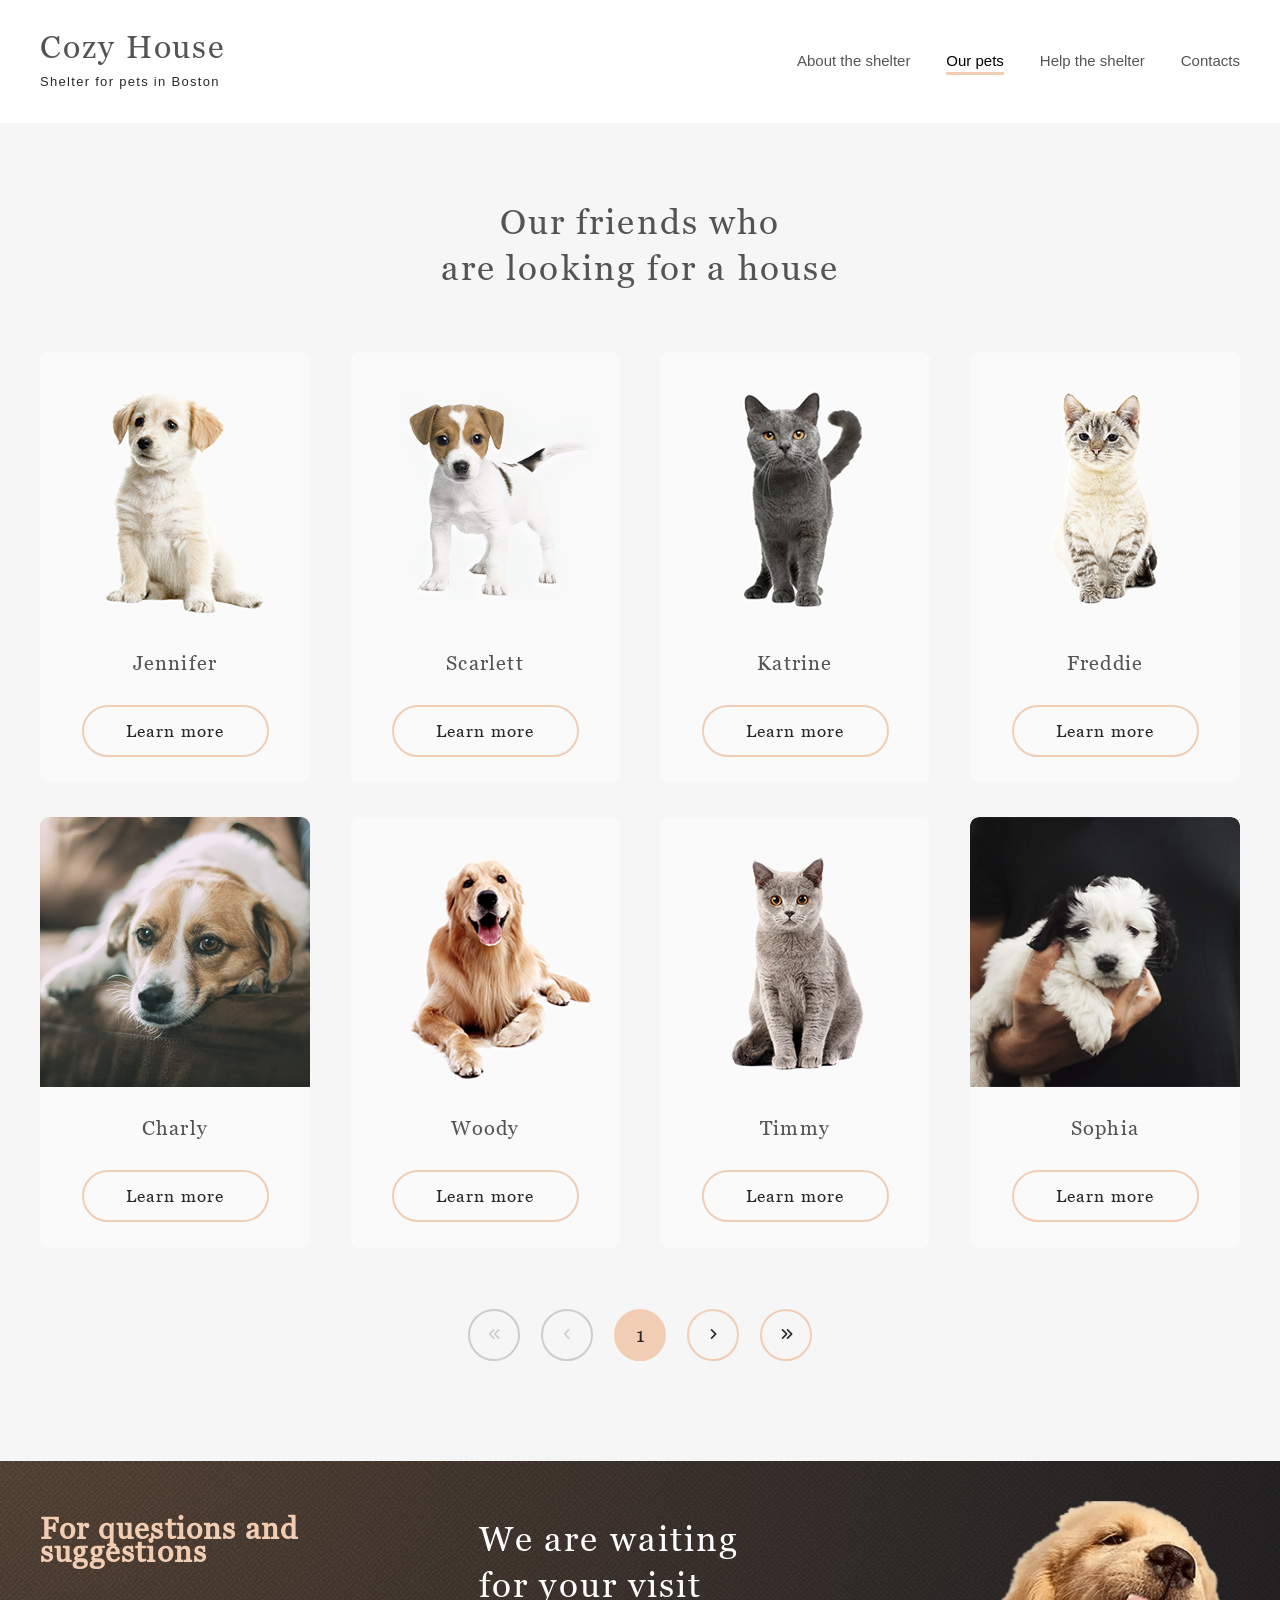
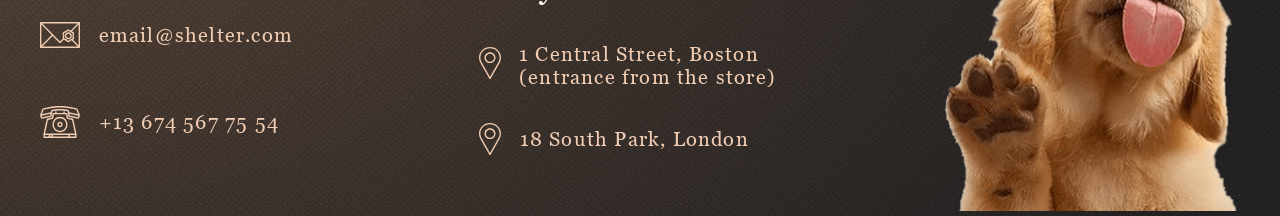
==== commit ebac4418: "fix: add h2  (Wed, Jun 17, 2026 06:10:54 PM)" ====
--- a/shelter/pages/pets/pets.html
+++ b/shelter/pages/pets/pets.html
@@ -6,7 +6,7 @@
   <meta http-equiv="X-UA-Compatible" content="IE=edge">
   <meta name="viewport" content="width=device-width, initial-scale=1.0">
   <link href="../../assets/icons/favicon.ico" rel="shortcut icon">
-  <link rel="stylesheet" href="https://cdnjs.cloudflare.com/ajax/libs/font-awesome/6.2.1/css/all.min.css" />
+  <link rel="stylesheet" href="https://cdnjs.cloudflare.com/ajax/libs/font-awesome/6.2.1/css/all.min.css">
   <link rel="stylesheet" href="../main/style.css">
   <link rel="stylesheet" href="../main/fonts.css">
   <link rel="stylesheet" href="pets.css">
@@ -60,7 +60,6 @@
     <main>
       <section class="pets" id="pets">
         <div class="page">
-          <!-- -----popup----- -->
           <div class="popup animate-popup">
             <button class="button-close">
               <img src="../../assets/icons/close.svg" alt="close">
@@ -87,9 +86,8 @@
               </div>
             </div>
           </div>
-          <!-- -----popup end---- -->
+
           <h1>Our friends who <br>are looking for a house</h1>
-          <!-- <div class="carousel-wrapper" id="carousel-wrapper"> -->
           <div class="carousel2" id="carousel">
             <div class="item2" id="item-active">
               <template id="template">
@@ -128,7 +126,7 @@
     <footer id="contact">
       <div class="page">
         <div class="question">
-          <h3>For questions and suggestions</h3>
+          <h2>For questions and suggestions</h2>
           <div class="mail">
             <img src="../../assets/icons/icon-email.svg" alt="email">
             <span>&nbsp;&nbsp;<a href="mailto:email@shelter.com" class="mail-address">email@shelter.com</a></span>
--- a/shelter/pages/main/style.css
+++ b/shelter/pages/main/style.css
@@ -12,15 +12,14 @@
 }
 
 :root {
-  --fonts-family: 'ArialMT', Arial, Helvetica, sans-serif;
-  --fonts-family-else: 'Georgia', serif;
+  --fonts-family: "ArialMT", Arial, Helvetica, sans-serif;
+  --fonts-family-else: "Georgia", serif;
 }
 
 .logo-title a:hover,
 .logo-title a:active {
   /* color: #FDDCC4; */
   color: #f76d0a;
-
 }
 
 a:hover,
@@ -33,7 +32,8 @@
 a,
 button,
 .credit-card,
-.card {
+.card,
+.item {
   transition: all 500ms ease-in-out;
 }
 
@@ -45,10 +45,9 @@
   background: rgba(82, 66, 66, 0.221);
 } */
 
-
 body {
   margin: 0 auto;
-  font-family: 'ArialMT', Arial, Helvetica, sans-serif;
+  font-family: "ArialMT", Arial, Helvetica, sans-serif;
   font-size: calc(20rem / 16);
 }
 
@@ -79,7 +78,6 @@
   animation: animatezoom 2.5s;
 }
 
-
 @-webkit-keyframes animatezoom {
   from {
     opacity: 0;
@@ -143,8 +141,6 @@
   }
 } */
 
-
-
 /* ------------------------- */
 .container {
   display: flex;
@@ -156,7 +152,7 @@
 }
 
 h3 {
-  font-family: 'Georgia';
+  font-family: "Georgia";
   font-style: normal;
   font-weight: 400;
   font-size: 2.1875rem;
@@ -167,7 +163,7 @@
 }
 
 h4 {
-  font-family: 'Georgia';
+  font-family: "Georgia";
   font-style: normal;
   font-weight: 400;
   font-size: 20px;
@@ -214,7 +210,7 @@
   height: 500px;
   /* height: 26.3vw; */
   box-shadow: 0px 2px 35px 14px rgba(13, 13, 13, 0.04);
-  background: #FAFAFA;
+  background: #fafafa;
   border-radius: 9px;
 }
 
@@ -236,9 +232,8 @@
   row-gap: 40px;
 }
 
-
 .popup-txt div p {
-  font-family: 'Georgia';
+  font-family: "Georgia";
   font-style: normal;
   font-weight: 400;
   font-size: 15px;
@@ -251,14 +246,14 @@
   display: grid;
   row-gap: 11px;
   padding: 0 0 0 15px;
-  font-family: 'Georgia';
+  font-family: "Georgia";
   font-style: normal;
   font-weight: 400;
   font-size: 15px;
   line-height: 110%;
   letter-spacing: 0.06em;
   letter-spacing: 1.3px;
-  color: #F1CDB3;
+  color: #f1cdb3;
 }
 
 .popup-list span {
@@ -288,31 +283,31 @@
 .logo-title {
   display: flex;
   align-items: center;
-  font-family: 'Georgia';
+  font-family: "Georgia";
   font-style: normal;
   font-weight: 400;
   /* font-size: 32px; */
   font-size: 32px;
   line-height: 110%;
   letter-spacing: 0.06em;
-  color: #F1CDB3;
+  color: #f1cdb3;
 }
 
 .logo-title a {
   text-decoration: none;
-  color: #F1CDB3;
+  color: #f1cdb3;
   /* -webkit-text-stroke: 0.5px #000000; */
   /* text-shadow: 0px 4px 4px rgba(0, 0, 0, 0.25); */
 }
 
 .logo-subtitle {
-  font-family: 'Arial';
+  font-family: "Arial";
   font-style: normal;
   font-weight: 400;
   font-size: 13px;
   line-height: 34px;
   letter-spacing: 0.1em;
-  color: #FFFFFF;
+  color: #ffffff;
 }
 
 /* h1 span {
@@ -332,14 +327,12 @@
 .nav {
   width: 36.9%;
   width: calc(443 / 1200 * 100%);
-
 }
 
 .menu-list {
   display: flex;
   justify-content: space-between;
 }
-
 
 .nav li {
   /* по горизонтали */
@@ -348,15 +341,15 @@
 
 .nav li a:hover {
   cursor: pointer;
-  color: #FAFAFA;
+  color: #fafafa;
 }
 
 .menu-link {
   text-decoration: none;
   padding: 0 0 3px;
-  color: #CDCDCD;
+  color: #cdcdcd;
   border: none;
-  font-family: 'Arial';
+  font-family: "Arial";
   font-style: normal;
   font-weight: 400;
   font-size: 15px;
@@ -364,14 +357,13 @@
 }
 
 .menu-link.active {
-  color: #FAFAFA;
+  color: #fafafa;
   pointer-events: none;
 
   border: 3px solid;
   border-width: 0px 0px 3px;
-  border-color: transparent transparent #F1CDB3 transparent;
-}
-
+  border-color: transparent transparent #f1cdb3 transparent;
+}
 
 /* ------------main--------------- */
 main {
@@ -387,7 +379,9 @@
   width: 100%;
   margin: -90px auto 0;
   padding: 90px 0 0 0;
-  background: url('../../assets/images/noise_transparent@2x.png'), radial-gradient(100% 215.42% at 0% 0%, #5B483A 0%, #262425 100%), #211F20;
+  background:
+    url("../../assets/images/noise_transparent@2x.png"),
+    radial-gradient(100% 215.42% at 0% 0%, #5b483a 0%, #262425 100%), #211f20;
 }
 
 .bigl .page {
@@ -406,34 +400,33 @@
 .bigl-text h1:first-child {
   /* padding: 0 150px 0 0; */
   padding: 0;
-  font-family: 'Georgia';
+  font-family: "Georgia";
   font-style: normal;
   font-weight: 400;
   /* font-size: 44px; */
   font-size: 2.75rem;
   line-height: 130%;
-  color: #FFFFFF;
-}
-
+  color: #ffffff;
+}
 
 .bigl-text p:nth-child(2) {
-  font-family: 'Arial';
+  font-family: "Arial";
   font-style: normal;
   font-weight: 400;
   /* font-size: 15px; */
   font-size: 0.9375rem;
   line-height: 160%;
-  color: #CDCDCD;
+  color: #cdcdcd;
 }
 
 .bigl-btn {
   width: 207px;
   height: 52px;
-  background: #F1CDB3;
+  background: #f1cdb3;
   border-radius: 100px;
   border: none;
 
-  font-family: 'Georgia';
+  font-family: "Georgia";
   font-style: normal;
   font-weight: 400;
   /* font-size: 17px; */
@@ -445,7 +438,7 @@
 
 /* .bigl-btn:hover { */
 button:hover {
-  background: #FDDCC4;
+  background: #fddcc4;
   cursor: pointer;
 }
 
@@ -466,7 +459,6 @@
   justify-content: flex-start;
 }
 
-
 .about-picture img {
   max-width: 300px;
   max-height: 408px;
@@ -485,19 +477,19 @@
 
 .about-text p:nth-child(2),
 .about-text p:nth-child(3) {
-  font-family: 'Arial';
+  font-family: "Arial";
   font-style: normal;
   font-weight: 400;
   /* font-size: 15px; */
   font-size: 0.9375rem;
   line-height: 160%;
-  color: #4C4C4C;
+  color: #4c4c4c;
 }
 
 /* ----------pets----------- */
 section.pets {
   /* height: 877px; */
-  background: #F6F6F6;
+  background: #f6f6f6;
 }
 
 section.pets .page {
@@ -512,10 +504,9 @@
   overflow: hidden;
 }
 
-section.pets>.page>h3 {
+section.pets > .page > h3 {
   text-align: center;
 }
-
 
 .carousel {
   display: flex;
@@ -538,9 +529,9 @@
   height: 52px;
   top: 51%;
   transform: translateY(-50%);
-  border: 2px solid #F1CDB3;
+  border: 2px solid #f1cdb3;
   border-radius: 100px;
-  background: #F6F6F6;
+  background: #f6f6f6;
 }
 
 .button-left {
@@ -561,11 +552,10 @@
 .button-left:hover,
 .button-right:hover,
 .button-close:hover {
-  background: #FDDCC4;
-  border: 2px solid #FDDCC4;
+  background: #fddcc4;
+  border: 2px solid #fddcc4;
   cursor: pointer;
 }
-
 
 .item {
   position: relative;
@@ -599,18 +589,18 @@
   display: grid;
   gap: 30px;
   border-radius: 9px;
-  background: #FAFAFA;
+  background: #fafafa;
   cursor: pointer;
   justify-content: center;
 }
 
 .card:hover {
   box-shadow: 0px 4px 4px rgba(0, 0, 0, 0.25);
-  background: #FFFFFF;
+  background: #ffffff;
 }
 
 .card:hover button {
-  background: #FDDCC4;
+  background: #fddcc4;
   border: none;
   transition: all 500ms ease-in-out;
 }
@@ -627,7 +617,7 @@
 
 .card p {
   text-align: center;
-  font-family: 'Georgia';
+  font-family: "Georgia";
   font-style: normal;
   font-weight: 400;
   /* font-size: 20px; */
@@ -642,9 +632,9 @@
   margin: 0 auto 26px;
   width: 187px;
   height: 52px;
-  border: 2px solid #F1CDB3;
+  border: 2px solid #f1cdb3;
   border-radius: 100px;
-  font-family: 'Georgia';
+  font-family: "Georgia";
   font-style: normal;
   font-weight: 400;
   font-size: 17px;
@@ -652,20 +642,20 @@
   line-height: 130%;
   letter-spacing: 0.06em;
   color: #292929;
-  background: #FAFAFA;
+  background: #fafafa;
 }
 
 .card button:hover {
   border: none;
 }
 
-.pets .page>button.rest {
+.pets .page > button.rest {
   width: 261px;
   height: 52px;
-  background: #F1CDB3;
+  background: #f1cdb3;
   border-radius: 100px;
   border: none;
-  font-family: 'Georgia';
+  font-family: "Georgia";
   font-style: normal;
   font-weight: 400;
   /* font-size: 17px; */
@@ -678,8 +668,8 @@
 /* #pets > div > button.button-right */
 /* #pets > div > button.button-left */
 
-.pets .page>button.rest:hover {
-  background: #FDDCC4;
+.pets .page > button.rest:hover {
+  background: #fddcc4;
   cursor: pointer;
   border: none;
 }
@@ -687,7 +677,7 @@
 /* ------help---------- */
 section.help {
   /* height: 611px; */
-  background: #FFFFFF;
+  background: #ffffff;
 }
 
 section.help .page {
@@ -726,12 +716,10 @@
   height: auto;
 }
 
-
-
 .some h4 {
   padding: 24px 0 0 0;
   text-align: center;
-  font-family: 'Georgia';
+  font-family: "Georgia";
   font-style: normal;
   font-weight: 400;
   /* font-size: 20px; */
@@ -743,7 +731,7 @@
 
 /* ---------donation----------- */
 section.donation {
-  background: #F6F6F6;
+  background: #f6f6f6;
 }
 
 section.donation .page {
@@ -773,7 +761,7 @@
 
 .donation-text h3:first-child {
   text-align: left;
-  font-family: 'Georgia';
+  font-family: "Georgia";
   font-style: normal;
   font-weight: 400;
   /* font-size: 35px; */
@@ -788,16 +776,15 @@
   justify-content: space-around;
   width: 349px;
   height: 43px;
-  background: #F1CDB3;
+  background: #f1cdb3;
   border-radius: 9px;
   border: none;
 }
 
 .credit-card:hover {
-  background: #FDDCC4;
+  background: #fddcc4;
   cursor: pointer;
 }
-
 
 /* .credit-card img:first-child+img {
   padding-top: 8px;
@@ -810,7 +797,7 @@
 .credit-card span {
   color: #545454;
 
-  font-family: 'Georgia';
+  font-family: "Georgia";
   font-style: normal;
   font-weight: 400;
   /* font-size: 20px; */
@@ -822,7 +809,7 @@
 
 .donation-text p:nth-child(2) {
   text-align: left;
-  font-family: 'Georgia';
+  font-family: "Georgia";
   font-style: normal;
   font-weight: 400;
   /* font-size: 15px; */
@@ -833,12 +820,12 @@
 }
 
 .donation-text p:nth-child(4) {
-  font-family: 'Arial';
+  font-family: "Arial";
   font-style: italic;
   font-weight: 400;
   font-size: 12px;
   line-height: 18px;
-  color: #B2B2B2;
+  color: #b2b2b2;
 }
 
 /* ---------footer-------- */
@@ -851,16 +838,18 @@
   /* width: 100%; */
   /* ------row------ */
   justify-content: center;
-  background: url('../../assets/images/noise_transparent@2x.png'), radial-gradient(100% 215.42% at 0% 0%, #5B483A 0%, #262425 100%), #211F20;
-
-  font-family: 'Georgia';
+  background:
+    url("../../assets/images/noise_transparent@2x.png"),
+    radial-gradient(100% 215.42% at 0% 0%, #5b483a 0%, #262425 100%), #211f20;
+
+  font-family: "Georgia";
   font-style: normal;
   font-weight: 400;
   font-size: 20px;
   font-size: 1.25rem;
   line-height: 115%;
   letter-spacing: 0.06em;
-  color: #F1CDB3;
+  color: #f1cdb3;
 }
 
 footer .page {
@@ -885,7 +874,7 @@
 
 .question h3,
 .waiting h3 {
-  color: #FFFFFF;
+  color: #ffffff;
 }
 
 .mail img,
@@ -903,7 +892,7 @@
 .address1,
 .address2 {
   text-decoration: none;
-  color: #F1CDB3;
+  color: #f1cdb3;
 }
 
 /* ---------second column------ */
@@ -927,11 +916,11 @@
 
 .address1,
 .address2 {
-  font-family: 'Georgia';
+  font-family: "Georgia";
   font-style: normal;
   font-weight: 400;
   /* font-size: 20px; */
   font-size: 1.25rem;
   line-height: 115%;
   letter-spacing: 0.06em;
-}+}
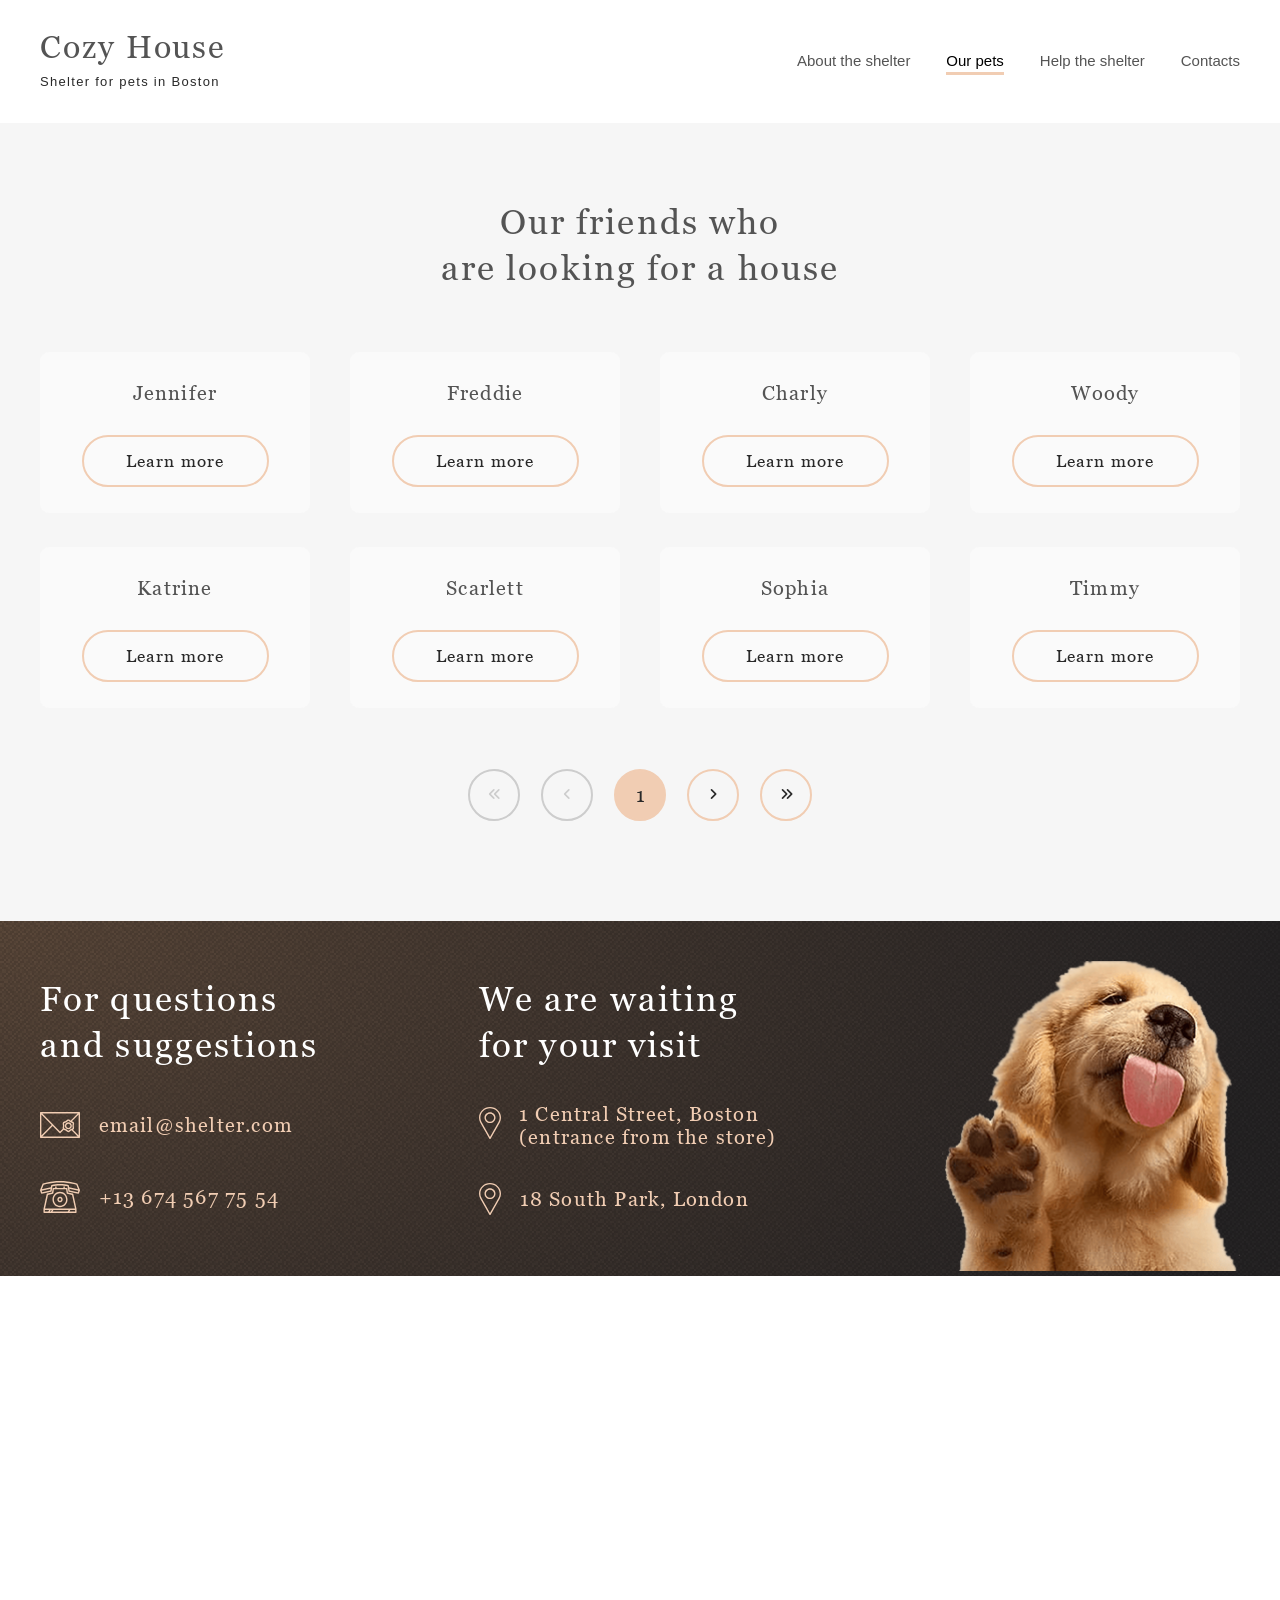
==== commit fe2c6509: "fix: remove h2  (Wed, Jun 17, 2026 09:34:31 PM)" ====
--- a/shelter/pages/pets/pets.html
+++ b/shelter/pages/pets/pets.html
@@ -126,7 +126,7 @@
     <footer id="contact">
       <div class="page">
         <div class="question">
-          <h2>For questions and suggestions</h2>
+          <h3>For questions and suggestions</h3>
           <div class="mail">
             <img src="../../assets/icons/icon-email.svg" alt="email">
             <span>&nbsp;&nbsp;<a href="mailto:email@shelter.com" class="mail-address">email@shelter.com</a></span>
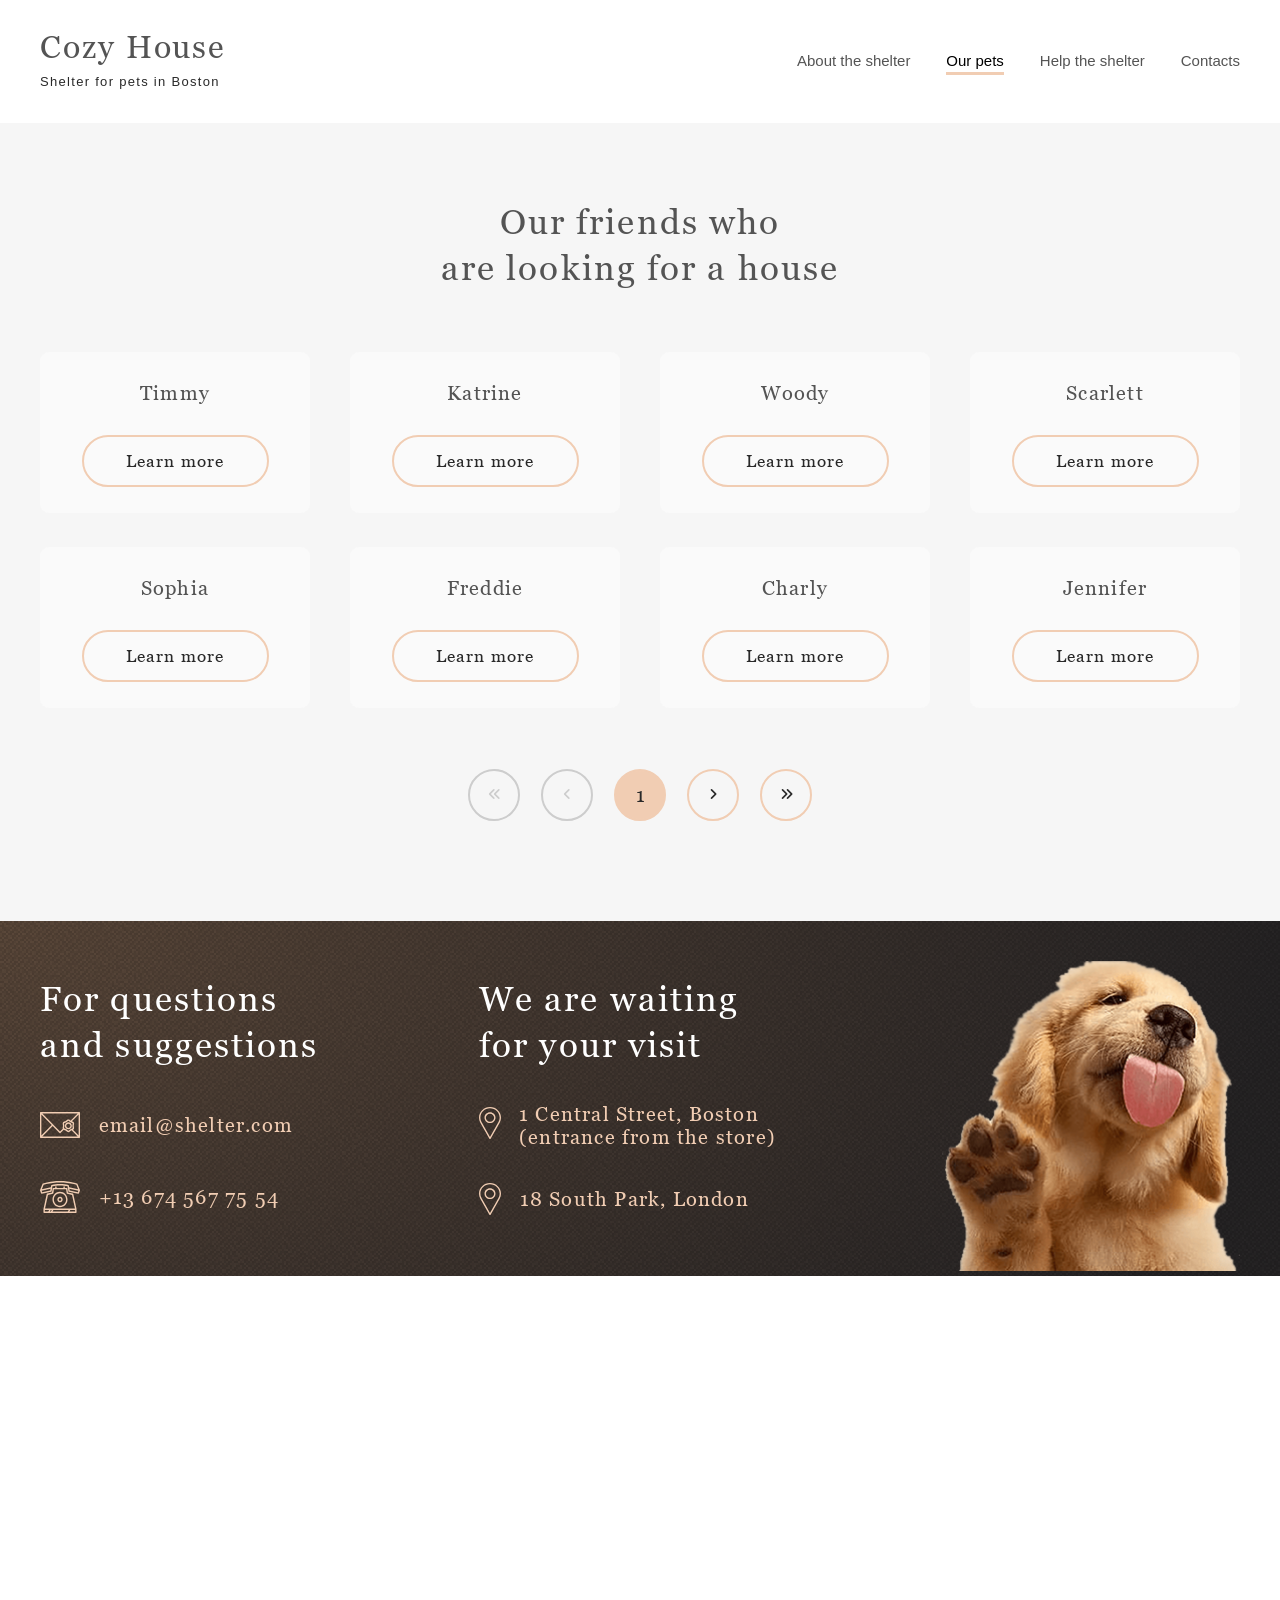
==== commit 940c87a7: "fix: add h2  (Wed, Jun 17, 2026 09:54:25 PM)" ====
--- a/shelter/pages/pets/pets.html
+++ b/shelter/pages/pets/pets.html
@@ -126,7 +126,7 @@
     <footer id="contact">
       <div class="page">
         <div class="question">
-          <h3>For questions and suggestions</h3>
+          <h2>For questions and suggestions</h2>
           <div class="mail">
             <img src="../../assets/icons/icon-email.svg" alt="email">
             <span>&nbsp;&nbsp;<a href="mailto:email@shelter.com" class="mail-address">email@shelter.com</a></span>
--- a/shelter/pages/main/style.css
+++ b/shelter/pages/main/style.css
@@ -151,6 +151,7 @@
   overflow: hidden;
 }
 
+h2,
 h3 {
   font-family: "Georgia";
   font-style: normal;
@@ -471,6 +472,7 @@
   gap: 5px;
 }
 
+.about-text h2,
 .about-text h3 {
   padding: 14px 60px 0 0;
 }
@@ -872,7 +874,9 @@
   row-gap: 38px;
 }
 
+.question h2,
 .question h3,
+.waiting h2,
 .waiting h3 {
   color: #ffffff;
 }
--- a/shelter/pages/main/media.css
+++ b/shelter/pages/main/media.css
@@ -1,427 +1,419 @@
- @media screen and (max-width: 1280px) {
-   html {
-     font-size: 16px;
-   }
-
-   .container {
-     max-width: 100%;
-   }
-
-   .page {
-     width: calc(1200 / 1280 * 100%);
-   }
- }
-
-
- @media screen and (max-width: 1210px) {
-   .page {
-     /* width: calc(1800 / 1210 * 100%); */
-     width: calc(1100 / 1210 * 100%);
-   }
-
-   .button-left,
-   .button-right {
-     position: absolute;
-   }
-
-   .button-left {
-     left: 0;
-   }
-
-   .button-right {
-     right: 0;
-   }
-
-   .carousel {
-     max-width: 1100px;
-     width: 100%;
-     left: -1100px;
-   }
-
-   .item {
-     margin: 0 auto;
-     display: flex;
-     justify-content: center;
-     /* gap: 10px; */
-   }
-
-   .content {
-     justify-content: center;
-     column-gap: 26px;
-   }
-
-   .item .content .card:nth-child(3) {
-     display: none;
-   }
- }
-
-
- @media screen and (max-width: 1150px) {
-   .page {
-     width: calc(1090 / 1150 * 100%);
-   }
-
-   .carousel {
-     max-width: 1090px;
-     width: 100%;
-     left: -1090px;
-   }
-
-   footer .page {
-     column-gap: 8rem;
-   }
- }
-
-
- @media screen and (max-width: 1080px) {
-   .page {
-     width: calc(1000 / 1080 * 100%);
-   }
-
-   .carousel {
-     max-width: 1000px;
-     width: 100%;
-     left: -1000px;
-   }
-
-   .button-left {
-     left: 0%;
-   }
-
-   .button-right {
-     right: 0%;
-   }
- }
-
- @media screen and (max-width: 950px) {
-   .page {
-     width: calc(900 / 950 * 100%);
-   }
-
-   .carousel {
-     max-width: 900px;
-     width: 100%;
-     left: -900px;
-   }
- }
-
- @media screen and (max-width: 850px) {
-   .page {
-     width: calc(800 / 850 * 100%);
-   }
-
-   .carousel {
-     max-width: 800px;
-     width: 100%;
-     left: -800px;
-   }
- }
-
- /*  -------- 768 ------------   */
-
- /* @media screen and (max-width: 1070px) { */
- @media screen and (max-width: 768px) {
-   html {
-     font-size: 16px;
-   }
-
-   .container {
-     max-width: 768px;
-     max-width: 100%;
-   }
-
-   .page {
-     width: calc(708 / 768 * 100%);
-   }
-
-   /* ----------pets----------- */
-   section.pets .page {
-     padding: 80px 0 100px;
-   }
-
-   .carousel {
-     max-width: 708px;
-     width: 100%;
-     left: -708px;
-   }
-
-   .content {
-     justify-content: center;
-     column-gap: 40px;
-   }
-
-   .button-left,
-   .button-right {
-     top: 51%;
-   }
-
-   /* .item .card:nth-child(3) {
+@media screen and (max-width: 1280px) {
+  html {
+    font-size: 16px;
+  }
+
+  .container {
+    max-width: 100%;
+  }
+
+  .page {
+    width: calc(1200 / 1280 * 100%);
+  }
+}
+
+@media screen and (max-width: 1210px) {
+  .page {
+    /* width: calc(1800 / 1210 * 100%); */
+    width: calc(1100 / 1210 * 100%);
+  }
+
+  .button-left,
+  .button-right {
+    position: absolute;
+  }
+
+  .button-left {
+    left: 0;
+  }
+
+  .button-right {
+    right: 0;
+  }
+
+  .carousel {
+    max-width: 1100px;
+    width: 100%;
+    left: -1100px;
+  }
+
+  .item {
+    margin: 0 auto;
+    display: flex;
+    justify-content: center;
+    /* gap: 10px; */
+  }
+
+  .content {
+    justify-content: center;
+    column-gap: 26px;
+  }
+
+  .item .content .card:nth-child(3) {
+    display: none;
+  }
+}
+
+@media screen and (max-width: 1150px) {
+  .page {
+    width: calc(1090 / 1150 * 100%);
+  }
+
+  .carousel {
+    max-width: 1090px;
+    width: 100%;
+    left: -1090px;
+  }
+
+  footer .page {
+    column-gap: 8rem;
+  }
+}
+
+@media screen and (max-width: 1080px) {
+  .page {
+    width: calc(1000 / 1080 * 100%);
+  }
+
+  .carousel {
+    max-width: 1000px;
+    width: 100%;
+    left: -1000px;
+  }
+
+  .button-left {
+    left: 0%;
+  }
+
+  .button-right {
+    right: 0%;
+  }
+}
+
+@media screen and (max-width: 950px) {
+  .page {
+    width: calc(900 / 950 * 100%);
+  }
+
+  .carousel {
+    max-width: 900px;
+    width: 100%;
+    left: -900px;
+  }
+}
+
+@media screen and (max-width: 850px) {
+  .page {
+    width: calc(800 / 850 * 100%);
+  }
+
+  .carousel {
+    max-width: 800px;
+    width: 100%;
+    left: -800px;
+  }
+}
+
+/*  -------- 768 ------------   */
+
+/* @media screen and (max-width: 1070px) { */
+@media screen and (max-width: 768px) {
+  html {
+    font-size: 16px;
+  }
+
+  .container {
+    max-width: 768px;
+    max-width: 100%;
+  }
+
+  .page {
+    width: calc(708 / 768 * 100%);
+  }
+
+  /* ----------pets----------- */
+  section.pets .page {
+    padding: 80px 0 100px;
+  }
+
+  .carousel {
+    max-width: 708px;
+    width: 100%;
+    left: -708px;
+  }
+
+  .content {
+    justify-content: center;
+    column-gap: 40px;
+  }
+
+  .button-left,
+  .button-right {
+    top: 51%;
+  }
+
+  /* .item .card:nth-child(3) {
      display: none;
    } */
-   .item .content .card:nth-child(3) {
-     display: none;
-   }
-
-   /* -------------------------- */
-   .item {
-     margin: 0 auto;
-     display: flex;
-     justify-content: center;
-   }
-
-   .content {
-     justify-content: center;
-     column-gap: 26px;
-   }
-
-   /* ----------------------------- */
-
-   /* ---было изменено для --max-width: 1210px --- */
-   /* .item {
+  .item .content .card:nth-child(3) {
+    display: none;
+  }
+
+  /* -------------------------- */
+  .item {
+    margin: 0 auto;
+    display: flex;
+    justify-content: center;
+  }
+
+  .content {
+    justify-content: center;
+    column-gap: 26px;
+  }
+
+  /* ----------------------------- */
+
+  /* ---было изменено для --max-width: 1210px --- */
+  /* .item {
      margin: 0 auto;
      display: flex;
      justify-content: center;
      gap: 40px;
     } */
-   /* justify-content: space-between; */
-   /* gap: 0; */
-
-   /* ----popup----- */
-   .popup.animate-popup {
-     max-width: 682px;
-     width: 100%;
-     max-height: 402px;
-     min-height: 402px;
-   }
-
-   .popup-pet {
-     grid-template-columns: 55% 41.5%;
-     column-gap: 15px;
-     max-width: 628px;
-     width: 100%;
-     height: 351px;
-   }
-
-   .popup-img {
-     padding: 0 0 0 0;
-     height: 350px;
-     width: 350px;
-   }
-
-   .popup-txt .popup-head {
-     text-align: left;
-     padding: 10px 0 10px 0;
-   }
-
-   .popup-txt div {
-     display: grid;
-     row-gap: 20px;
-     font-size: 20px;
-   }
-
-
-   .popup-txt div p {
-     font-size: 13px;
-     line-height: 110%;
-     letter-spacing: 0.06em;
-   }
-
-   .popup-list {
-     row-gap: 5px;
-     padding: 0 0 0 15px;
-     font-size: 15px;
-     line-height: 110%;
-     letter-spacing: 1.8px;
-   }
-
-   .button-close {
-     top: 6%;
-     right: 1.5%;
-   }
-
-   /* ------popup------ */
-   header {
-     padding: 28px 0 0;
-   }
-
-   .logo-title {
-     /* font-size: 32px; */
-     line-height: 124%;
-   }
-
-   .logo-subtitle {
-     /* font-size: 13px; */
-     line-height: 30px;
-   }
-
-
-
-   .nav {
-     width: calc(443 / 708 * 100%);
-   }
-
-   /* ---------bigl----------- */
-   .bigl {
-     max-height: 1165px;
-     /* height: 908px; */
-     width: 100%;
-     margin: -90px auto 0;
-     padding: 90px 0 0 0;
-   }
-
-
-   .bigl .page {
-     grid-template-columns: 100%;
-     grid-template-rows: 27.9% 48.68%;
-     gap: 100px;
-     justify-items: right;
-   }
-
-   .bigl-text {
-     padding: 106px 0 0 0;
-     justify-items: center;
-   }
-
-   .bigl-text h1:first-child {
-     padding: 0 150px 0 0;
-   }
-
-   .bigl-text p:nth-child(2) {
-     width: 65%;
-   }
-
-   .bigl-picture img {
-     max-width: 569px;
-     max-height: 593px;
-
-     width: 100%;
-     height: auto;
-   }
-
-   /* ---------about---------- */
-   section.about.page {
-     padding: 67px 0 138px;
-     width: 56%;
-     max-height: 1048px;
-     display: grid;
-     row-gap: 4.3rem;
-     grid-template-columns: 100%;
-     grid-template-rows: 48.22% 51.77%;
-     justify-items: center;
-   }
-
-   .about-picture {
-     order: 2;
-   }
-
-   .about-picture img {
-     max-width: 300px;
-     max-height: 408px;
-     width: 100%;
-     height: auto;
-   }
-
-   .about-text {
-     /* display: grid; */
-     gap: 10px;
-     order: 1;
-   }
-
-   .about-text h3 {
-     padding: 14px 60px 0 0;
-   }
-
-
-
-   /* ------help---------- */
-   section.help .page {
-     padding: 84px 0 100px;
-     align-items: center;
-     flex-direction: column;
-     height: 100%;
-     gap: 59px;
-   }
-
-   .gifts {
-     display: flex;
-     flex: 1 1 100%;
-     justify-content: center;
-     width: 100%;
-     flex-wrap: wrap;
-
-     max-width: 708px;
-     column-gap: 3.75rem;
-     /* 60px; */
-     row-gap: 3.5rem;
-     /* 56px; */
-   }
-
-   .some {
-     text-align: center;
-     width: 24%;
-     /* width: calc(170 / 708 * 100%); */
-   }
-
-   /* ---------donation----------- */
-   section.donation .page {
-     padding: 83px 0 100px;
-     /* display: grid; */
-     grid-template-columns: 100%;
-     grid-template-rows: 36.01% 33.33%;
-     justify-items: center;
-     row-gap: 7.75rem;
-     /* 124px; */
-     max-width: 708px;
-     max-height: 783px;
-   }
-
-   .donation-picture {
-     padding: 0;
-     order: 2;
-   }
-
-   .donation-text {
-     /* display: grid; */
-     order: 1;
-     row-gap: 19px;
-     justify-items: left;
-     width: 54%;
-   }
-
-   .credit-card {
-     /* display: flex; */
-     /* align-items: center; */
-     justify-content: space-between;
-     /* width: 350px; */
-     /* height: 43px; */
-     padding: 0 17px 0 5px;
-   }
-
-   /* ---------footer-------- */
-   footer {
-     max-height: 639px;
-   }
-
-   footer .page {
-     display: grid;
-     column-gap: 3.5rem;
-     /* 56px; */
-     row-gap: 4.5rem;
-     /* 72px; */
-     grid-template-columns: 40% 43%;
-     grid-template-rows: 40% 51%;
-     justify-content: center;
-   }
-
-   .dog-picture {
-     padding: 0;
-     grid-column: 1 / span 2;
-     display: flex;
-     justify-content: center;
-   }
-
-   .question,
-   .waiting {
-     padding: 32px 0 0;
-   }
- }+  /* justify-content: space-between; */
+  /* gap: 0; */
+
+  /* ----popup----- */
+  .popup.animate-popup {
+    max-width: 682px;
+    width: 100%;
+    max-height: 402px;
+    min-height: 402px;
+  }
+
+  .popup-pet {
+    grid-template-columns: 55% 41.5%;
+    column-gap: 15px;
+    max-width: 628px;
+    width: 100%;
+    height: 351px;
+  }
+
+  .popup-img {
+    padding: 0 0 0 0;
+    height: 350px;
+    width: 350px;
+  }
+
+  .popup-txt .popup-head {
+    text-align: left;
+    padding: 10px 0 10px 0;
+  }
+
+  .popup-txt div {
+    display: grid;
+    row-gap: 20px;
+    font-size: 20px;
+  }
+
+  .popup-txt div p {
+    font-size: 13px;
+    line-height: 110%;
+    letter-spacing: 0.06em;
+  }
+
+  .popup-list {
+    row-gap: 5px;
+    padding: 0 0 0 15px;
+    font-size: 15px;
+    line-height: 110%;
+    letter-spacing: 1.8px;
+  }
+
+  .button-close {
+    top: 6%;
+    right: 1.5%;
+  }
+
+  /* ------popup------ */
+  header {
+    padding: 28px 0 0;
+  }
+
+  .logo-title {
+    /* font-size: 32px; */
+    line-height: 124%;
+  }
+
+  .logo-subtitle {
+    /* font-size: 13px; */
+    line-height: 30px;
+  }
+
+  .nav {
+    width: calc(443 / 708 * 100%);
+  }
+
+  /* ---------bigl----------- */
+  .bigl {
+    max-height: 1165px;
+    /* height: 908px; */
+    width: 100%;
+    margin: -90px auto 0;
+    padding: 90px 0 0 0;
+  }
+
+  .bigl .page {
+    grid-template-columns: 100%;
+    grid-template-rows: 27.9% 48.68%;
+    gap: 100px;
+    justify-items: right;
+  }
+
+  .bigl-text {
+    padding: 106px 0 0 0;
+    justify-items: center;
+  }
+
+  .bigl-text h1:first-child {
+    padding: 0 150px 0 0;
+  }
+
+  .bigl-text p:nth-child(2) {
+    width: 65%;
+  }
+
+  .bigl-picture img {
+    max-width: 569px;
+    max-height: 593px;
+
+    width: 100%;
+    height: auto;
+  }
+
+  /* ---------about---------- */
+  section.about.page {
+    padding: 67px 0 138px;
+    width: 56%;
+    max-height: 1048px;
+    display: grid;
+    row-gap: 4.3rem;
+    grid-template-columns: 100%;
+    grid-template-rows: 48.22% 51.77%;
+    justify-items: center;
+  }
+
+  .about-picture {
+    order: 2;
+  }
+
+  .about-picture img {
+    max-width: 300px;
+    max-height: 408px;
+    width: 100%;
+    height: auto;
+  }
+
+  .about-text {
+    /* display: grid; */
+    gap: 10px;
+    order: 1;
+  }
+
+  .about-text h2,
+  .about-text h3 {
+    padding: 14px 60px 0 0;
+  }
+
+  /* ------help---------- */
+  section.help .page {
+    padding: 84px 0 100px;
+    align-items: center;
+    flex-direction: column;
+    height: 100%;
+    gap: 59px;
+  }
+
+  .gifts {
+    display: flex;
+    flex: 1 1 100%;
+    justify-content: center;
+    width: 100%;
+    flex-wrap: wrap;
+
+    max-width: 708px;
+    column-gap: 3.75rem;
+    /* 60px; */
+    row-gap: 3.5rem;
+    /* 56px; */
+  }
+
+  .some {
+    text-align: center;
+    width: 24%;
+    /* width: calc(170 / 708 * 100%); */
+  }
+
+  /* ---------donation----------- */
+  section.donation .page {
+    padding: 83px 0 100px;
+    /* display: grid; */
+    grid-template-columns: 100%;
+    grid-template-rows: 36.01% 33.33%;
+    justify-items: center;
+    row-gap: 7.75rem;
+    /* 124px; */
+    max-width: 708px;
+    max-height: 783px;
+  }
+
+  .donation-picture {
+    padding: 0;
+    order: 2;
+  }
+
+  .donation-text {
+    /* display: grid; */
+    order: 1;
+    row-gap: 19px;
+    justify-items: left;
+    width: 54%;
+  }
+
+  .credit-card {
+    /* display: flex; */
+    /* align-items: center; */
+    justify-content: space-between;
+    /* width: 350px; */
+    /* height: 43px; */
+    padding: 0 17px 0 5px;
+  }
+
+  /* ---------footer-------- */
+  footer {
+    max-height: 639px;
+  }
+
+  footer .page {
+    display: grid;
+    column-gap: 3.5rem;
+    /* 56px; */
+    row-gap: 4.5rem;
+    /* 72px; */
+    grid-template-columns: 40% 43%;
+    grid-template-rows: 40% 51%;
+    justify-content: center;
+  }
+
+  .dog-picture {
+    padding: 0;
+    grid-column: 1 / span 2;
+    display: flex;
+    justify-content: center;
+  }
+
+  .question,
+  .waiting {
+    padding: 32px 0 0;
+  }
+}
--- a/shelter/pages/main/media320.css
+++ b/shelter/pages/main/media320.css
@@ -113,7 +113,6 @@
   .bigl-text h1:first-child {
     padding: 0;
   }
-
 }
 
 /* --- 480 -- */
@@ -184,11 +183,11 @@
     gap: 23px;
   }
 
+  .about-text h2,
   .about-text h3 {
     padding: 0;
     text-align: center;
   }
-
 
   .about-text p:nth-child(2),
   .about-text p:nth-child(3) {
@@ -203,7 +202,6 @@
     gap: 47px;
   }
 
-
   .card p {
     font-size: 20px;
     line-height: 23px;
@@ -214,14 +212,12 @@
     line-height: 130%;
   }
 
-  .pets .page>button {
+  .pets .page > button {
     margin: 72px 0 0 0;
     font-size: 17px;
     line-height: 130%;
     letter-spacing: 0.06em;
   }
-
-
 
   /* ---------donation----------- */
   section.donation .page {
@@ -340,7 +336,7 @@
     column-gap: 19px;
   }
 
-  div.pin1>div>img {
+  div.pin1 > div > img {
     padding: 5px 0 0;
   }
 
@@ -351,7 +347,9 @@
     justify-content: center;
   }
 
+  .question h2,
   .question h3,
+  .waiting h2,
   .waiting h3 {
     text-align: center;
     font-size: 25px;
@@ -371,7 +369,6 @@
     width: 100%;
     height: auto;
   }
-
 }
 
 /*   ---320----   */
@@ -422,7 +419,6 @@
     right: 18%;
   }
 
-
   .item .content .card:nth-child(2),
   .item .content .card:nth-child(3) {
     display: flex;
@@ -442,7 +438,6 @@
   #item-right .content .card:nth-child(3) {
     display: none;
   }
-
 
   /* ----popup----- */
   .popup.animate-popup {
@@ -505,6 +500,7 @@
 
   /* ------popup------ */
 
+  h2,
   h3 {
     font-size: 25px;
     line-height: 130%;
@@ -520,8 +516,6 @@
     line-height: 30px;
     padding: 0 0 0 4px;
   }
-
-
 
   /* ---------------------------------------------- */
   .nav {
@@ -576,8 +570,6 @@
     line-height: 130%;
     letter-spacing: 0.06em;
   }
-
-
 
   /* ---------about---------- */
   section.about.page {
@@ -608,11 +600,11 @@
     /* order: 1; */
   }
 
+  .about-text h2,
   .about-text h3 {
     padding: 0;
     text-align: center;
   }
-
 
   .about-text p:nth-child(2),
   .about-text p:nth-child(3) {
@@ -627,7 +619,6 @@
     gap: 47px;
   }
 
-
   .card p {
     font-size: 20px;
     line-height: 23px;
@@ -638,14 +629,12 @@
     line-height: 130%;
   }
 
-  .pets .page>button {
+  .pets .page > button {
     margin: 72px 0 0 0;
     font-size: 17px;
     line-height: 130%;
     letter-spacing: 0.06em;
   }
-
-
 
   /* ------help---------- */
   section.help .page {
@@ -653,7 +642,7 @@
     /* align-items: center; */
     /* flex-direction: column; */
     /* height: 100%; */
-    gap: 36px
+    gap: 36px;
   }
 
   .gifts {
@@ -684,7 +673,6 @@
   .some img {
     scale: 0.83;
   }
-
 
   /* ---------donation----------- */
   section.donation .page {
@@ -807,7 +795,7 @@
     column-gap: 19px;
   }
 
-  div.pin1>div>img {
+  div.pin1 > div > img {
     padding: 5px 0 0;
   }
 
@@ -818,7 +806,9 @@
     justify-content: center;
   }
 
+  .question h2,
   .question h3,
+  .waiting h2,
   .waiting h3 {
     text-align: center;
     font-size: 25px;
@@ -838,5 +828,4 @@
     width: 100%;
     height: auto;
   }
-
-}+}
--- a/shelter/pages/pets/pets_media.css
+++ b/shelter/pages/pets/pets_media.css
@@ -1,76 +1,76 @@
-    /* ---------  768 ------ */
-    @media screen and (max-width: 1070px) {
-      html {
-        font-size: 16px;
-      }
+/* ---------  768 ------ */
+@media screen and (max-width: 1070px) {
+  html {
+    font-size: 16px;
+  }
 
-      header {
-        padding: 30px 0 33px;
-      }
+  header {
+    padding: 30px 0 33px;
+  }
 
-      .logo-subtitle {
-        line-height: 26px;
-      }
+  .logo-subtitle {
+    line-height: 26px;
+  }
 
-      /* .header-bar {
+  /* .header-bar {
         margin-right: 10px;
       } */
 
-      /* ----------pets----------- */
-      section.pets .page {
-        padding: 77px 0 77px;
-        gap: 28px;
-      }
+  /* ----------pets----------- */
+  section.pets .page {
+    padding: 77px 0 77px;
+    gap: 28px;
+  }
 
-      .item2 {
-        grid-template-columns: 38.13% 38.13%;
-        grid-template-rows: auto auto auto;
-        justify-content: center;
-        column-gap: 40px;
-        row-gap: 34px;
-      }
+  .item2 {
+    grid-template-columns: 38.13% 38.13%;
+    grid-template-rows: auto auto auto;
+    justify-content: center;
+    column-gap: 40px;
+    row-gap: 34px;
+  }
 
-      .navigation {
-        margin: 15px 0 0;
-        column-gap: 20px;
-      }
+  .navigation {
+    margin: 15px 0 0;
+    column-gap: 20px;
+  }
 
-      .item2 .card:nth-child(3) {
-        display: grid;
-      }
+  .item2 .card:nth-child(3) {
+    display: grid;
+  }
 
-      /* .item2 .card:last-child,
+  /* .item2 .card:last-child,
       .item2 .card:nth-last-child(2) {
         display: none;
       } */
-    }
+}
 
-    @media screen and (max-width: 750px) {
-      html {
-        font-size: 14px;
-      }
-    }
+@media screen and (max-width: 750px) {
+  html {
+    font-size: 14px;
+  }
+}
 
-    @media screen and (max-width: 600px) {
-      html {
-        font-size: 14px;
-      }
+@media screen and (max-width: 600px) {
+  html {
+    font-size: 14px;
+  }
 
-      /* ---pets--- nth-child(1) - template */
+  /* ---pets--- nth-child(1) - template */
 
-      section.pets .page {
-        padding: 41px 0 42px;
-        gap: 40px;
-      }
+  section.pets .page {
+    padding: 41px 0 42px;
+    gap: 40px;
+  }
 
-      .item2 .card:nth-child(2),
-      .item2 .card:nth-child(3),
-      .item2 .card:nth-child(4),
-      .item2 .card:last-child {
-        display: grid;
-      }
+  .item2 .card:nth-child(2),
+  .item2 .card:nth-child(3),
+  .item2 .card:nth-child(4),
+  .item2 .card:last-child {
+    display: grid;
+  }
 
-      /* .item2 .card:nth-child(5),
+  /* .item2 .card:nth-child(5),
       .item2 .card:nth-child(6),
       .item2 .card:nth-child(7),
       .item2 .card:nth-child(8),
@@ -78,73 +78,74 @@
         display: none;
       } */
 
-      .item2 {
-        margin: 0 auto;
-        display: grid;
-        grid-template-columns: 100%;
-        grid-template-rows: auto auto auto;
-        justify-content: center;
-        column-gap: 40px;
-        row-gap: 34px;
-      }
+  .item2 {
+    margin: 0 auto;
+    display: grid;
+    grid-template-columns: 100%;
+    grid-template-rows: auto auto auto;
+    justify-content: center;
+    column-gap: 40px;
+    row-gap: 34px;
+  }
 
-      .card {
-        justify-content: center;
-      }
+  .card {
+    justify-content: center;
+  }
 
-      .navigation {
-        margin: 7px 0 0;
-        column-gap: 10px;
-      }
-    }
+  .navigation {
+    margin: 7px 0 0;
+    column-gap: 10px;
+  }
+}
 
-    /* ------- 320 ---------   */
+/* ------- 320 ---------   */
 
-    @media screen and (max-width: 440px) {
-      html {
-        font-size: 16px;
-      }
+@media screen and (max-width: 440px) {
+  html {
+    font-size: 16px;
+  }
 
-      .page {
-        width: calc(300 / 320 * 100%);
-        height: 1649px;
-      }
+  .page {
+    width: calc(300 / 320 * 100%);
+    height: 1649px;
+  }
 
-      header {
-        padding: 28px 0 33px 10px;
-      }
+  header {
+    padding: 28px 0 33px 10px;
+  }
 
-      .header .page {
-        width: 280px;
-      }
+  .header .page {
+    width: 280px;
+  }
 
-      h1,
-      h3 {
-        font-size: 25px;
-        line-height: 130%;
-        /* or 32px */
-        /* align-items: center; */
-        /* text-align: center; */
-        letter-spacing: 0.06em;
-      }
+  h1,
+  h2,
+  h3 {
+    font-size: 25px;
+    line-height: 130%;
+    /* or 32px */
+    /* align-items: center; */
+    /* text-align: center; */
+    letter-spacing: 0.06em;
+  }
 
-      /* ---pets--- nth-child(1) - template */
+  /* ---pets--- nth-child(1) - template */
 
-      section.pets .page {
-        padding: 41px 0 42px;
-        /* flex-direction: column; */
-        /* height: 100%; */
-        gap: 40px;
-      }
+  section.pets .page {
+    padding: 41px 0 42px;
+    /* flex-direction: column; */
+    /* height: 100%; */
+    gap: 40px;
+  }
 
-      .item2 .card:nth-child(2),
-      .item2 .card:nth-child(3),
-      .item2 .card:nth-child(4),
-      .item2 .card:last-child {
-        display: grid;
-      }
+  .item2 .card:nth-child(2),
+  .item2 .card:nth-child(3),
+  .item2 .card:nth-child(4),
+  .item2 .card:last-child {
+    display: grid;
+  }
 
-      /* .item2 .card:nth-child(5),
+  /* .item2 .card:nth-child(5),
       .item2 .card:nth-child(6),
       .item2 .card:nth-child(7),
       .item2 .card:nth-child(8),
@@ -152,44 +153,43 @@
         display: none;
       } */
 
-      .item2 {
-        margin: 0 auto;
-        display: grid;
-        grid-template-columns: 100%;
-        grid-template-rows: auto auto auto;
-        justify-content: center;
-        column-gap: 40px;
-        row-gap: 34px;
-      }
+  .item2 {
+    margin: 0 auto;
+    display: grid;
+    grid-template-columns: 100%;
+    grid-template-rows: auto auto auto;
+    justify-content: center;
+    column-gap: 40px;
+    row-gap: 34px;
+  }
 
-      .card {
-        justify-content: center;
-      }
+  .card {
+    justify-content: center;
+  }
 
-      .navigation {
-        margin: 7px 0 0;
-        column-gap: 10px;
-      }
-    }
+  .navigation {
+    margin: 7px 0 0;
+    column-gap: 10px;
+  }
+}
 
-    @media screen and (max-width: 767px) {
+@media screen and (max-width: 767px) {
+  .bar {
+    display: block;
+    width: 30px;
+    height: 2px;
+    margin: 4px auto;
+    background-color: rgb(8, 8, 8);
+    transition: 0.4s;
+  }
 
-      .bar {
-        display: block;
-        width: 30px;
-        height: 2px;
-        margin: 4px auto;
-        background-color: rgb(8, 8, 8);
-        transition: 0.4s;
-      }
+  .header-bar.change {
+    display: grid;
+    transform: translateX(5px) rotate(90deg);
+  }
 
-      .header-bar.change {
-        display: grid;
-        transform: translateX(5px) rotate(90deg);
-      }
-
-      .header-bar.change .bar {
-        background-color: #F1CDB3;
-        transition: 0.4s;
-      }
-    }+  .header-bar.change .bar {
+    background-color: #f1cdb3;
+    transition: 0.4s;
+  }
+}
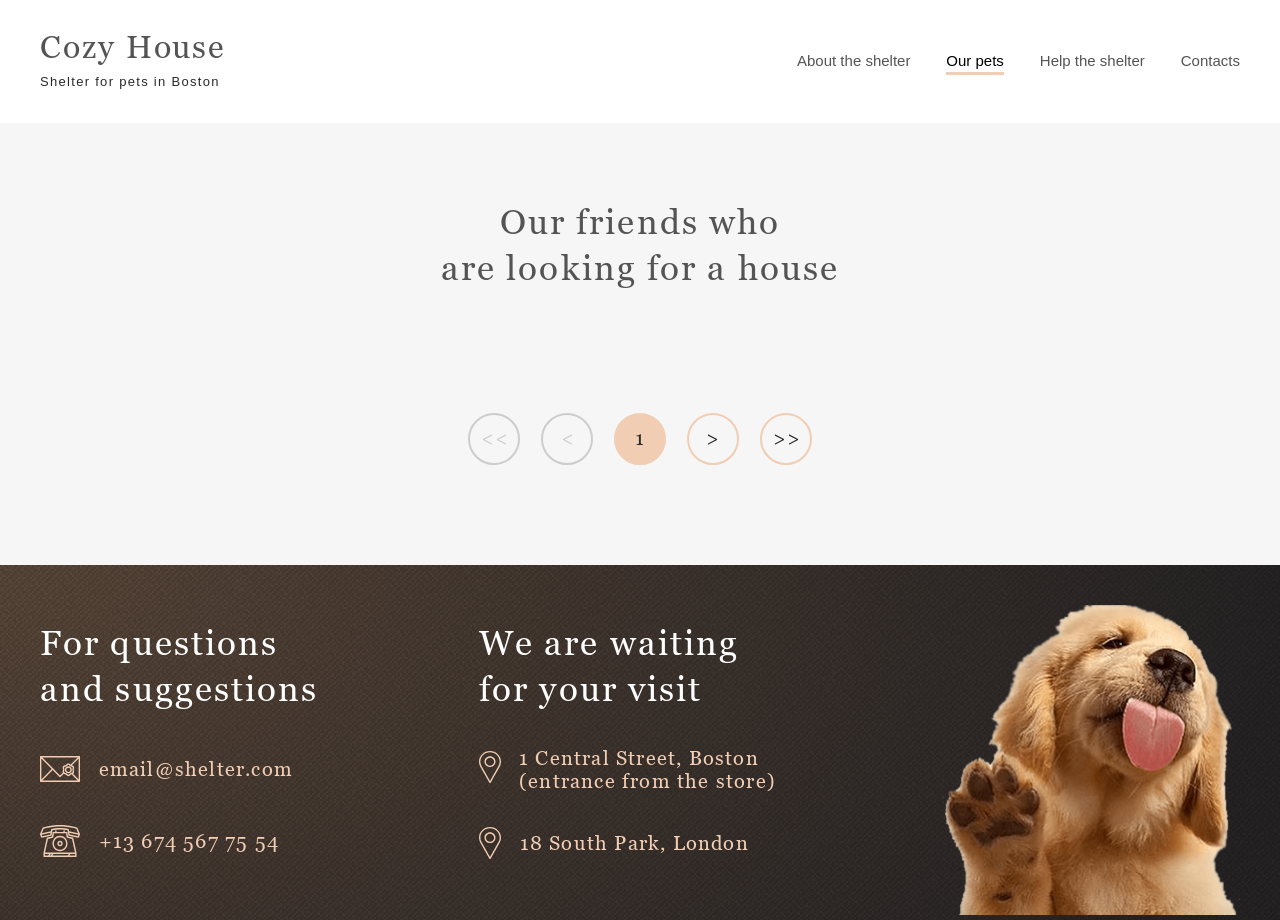
==== commit 04d769ec: "fix: check validation (Mon, Jun 22, 2026 12:00:12 AM)" ====
--- a/shelter/pages/pets/pets.html
+++ b/shelter/pages/pets/pets.html
@@ -6,7 +6,6 @@
   <meta http-equiv="X-UA-Compatible" content="IE=edge">
   <meta name="viewport" content="width=device-width, initial-scale=1.0">
   <link href="../../assets/icons/favicon.ico" rel="shortcut icon">
-  <link rel="stylesheet" href="https://cdnjs.cloudflare.com/ajax/libs/font-awesome/6.2.1/css/all.min.css">
   <link rel="stylesheet" href="../main/style.css">
   <link rel="stylesheet" href="../main/fonts.css">
   <link rel="stylesheet" href="pets.css">
@@ -14,6 +13,7 @@
   <link rel="stylesheet" href="../main/menu-burger.css">
   <link rel="stylesheet" href="../main/media320.css">
   <link rel="stylesheet" href="pets_media.css">
+  <!-- <link rel="stylesheet" href="../main/media320.css"> -->
 
   <title>Pets</title>
 
@@ -21,8 +21,6 @@
 
 <body>
   <div class="container">
-    <div class="modal animate"></div>
-    <div class="modal-bar animate"></div>
     <div class="burger-menu inactive">
       <ul class="burger-list">
         <li class="burger-item"><a class="burger-link" href="../main/index.html">About the shelter</a></li>
@@ -50,48 +48,22 @@
             <li class="menu-item"><a href="#contact" class="menu-link">Contacts</a></li>
           </ul>
         </nav>
-        <div class="header-bar">
-          <span class="bar bar1"></span>
-          <span class="bar bar2"></span>
-          <span class="bar bar3"></span>
+        <div class="header-bar" onclick="menuToggle()">
+          <div class="bar1"></div>
+          <div class="bar2"></div>
+          <div class="bar3"></div>
         </div>
       </div>
     </header>
     <main>
       <section class="pets" id="pets">
         <div class="page">
-          <div class="popup animate-popup">
-            <button class="button-close">
-              <img src="../../assets/icons/close.svg" alt="close">
-            </button>
-            <div class="popup-pet">
-              <div class="popup-img">
-              </div>
-              <div class="popup-txt">
-                <h3 class="popup-head">Jennifer</h3>
-                <div>
-                  <h4>Dog - Labrador</h4>
-                  <p>Jennifer is a sweet 2 months old Labrador that is patiently waiting to find a new forever home.
-                    This
-                    girl really enjoys being able to go outside to run and play, but won't hesitate to play up a storm
-                    in
-                    the house if she has all of her favorite toys.</p>
-                  <ul class="popup-list">
-                    <li><span><b>Age:</b> 2 months</span></li>
-                    <li><span><b>Inoculations:</b> none</span></li>
-                    <li><span><b>Diseases:</b> none</span></li>
-                    <li><span><b>Parasites</b>: none</span></li>
-                  </ul>
-                </div>
-              </div>
-            </div>
-          </div>
-
           <h1>Our friends who <br>are looking for a house</h1>
+          <!-- <div class="carousel-wrapper" id="carousel-wrapper"> -->
           <div class="carousel2" id="carousel">
             <div class="item2" id="item-active">
               <template id="template">
-                <div data-pet="pet" data-id=1 class="card">
+                <div class="card">
                   <img class="pet-img" alt="pet">
                   <p><span class="pets-name"></span></p>
                   <button>Learn more</button>
@@ -101,22 +73,16 @@
           </div>
           <!-- </div> -->
           <div class="navigation">
-            <button class="nav-btn none-active" disabled id="end-left">
-              <!-- <img src="../../assets/icons/arrow-left-end.svg" alt="Arrow-left"> -->
-              <i class="fa-solid fa-angles-left"></i>
+            <button class="nav-btn none-active"><img src="../../assets/icons/arrow-left-end.svg"
+                alt="Arrow-left"></button>
+            <!-- disabled -->
+            <!-- <button disabled class="nav-btn"><img src="../../assets/icons/arrow-left-end.svg" alt="Arrow-left"></button> -->
+            <button class="nav-btn none-active"><img src="../../assets/icons/arrow-left-one.svg" alt="Arrow-left-one">
             </button>
-            <button class="nav-btn none-active" disabled id="left">
-              <!-- <img src="../../assets/icons/arrow-left-one.svg" alt="Arrow-left-one"> -->
-              <i class="fa-solid fa-angle-left"></i>
+            <button class="nav-btn center"><img src="../../assets/icons/arrow-one.svg" alt="Arrow-one"></button>
+            <button class="nav-btn active-btn"><img src="../../assets/icons/arrow-right-one.svg" alt="Arrow-right-one">
             </button>
-            <button class="nav-btn center" id="center">1</button>
-            <button class="nav-btn active-btn" id="right">
-              <!-- <img src="../../assets/icons/arrow-right-one.svg" alt="Arrow-right-one"> -->
-              <i class="fa-solid fa-angle-right"></i>
-            </button>
-            <button class="nav-btn active-btn" id="end-right">
-              <!-- <img src="../../assets/icons/arrow-right-end.svg" alt="arrow-right-end"> -->
-              <i class="fa-solid fa-angles-right"></i>
+            <button class="nav-btn active-btn"><img src="../../assets/icons/arrow-right-end.svg" alt="arrow-right-end">
             </button>
           </div>
         </div>
@@ -162,8 +128,8 @@
       </div>
     </footer>
   </div>
-  <script type="module" src="petsPagination.js"></script>
-  <script type="module" src="../main/popup.js"></script>
+  <script src="pets.js"></script>
+  <script src="../main/index.js"></script>
 </body>
 
 </html>
--- a/shelter/pages/main/style.css
+++ b/shelter/pages/main/style.css
@@ -12,14 +12,15 @@
 }
 
 :root {
-  --fonts-family: "ArialMT", Arial, Helvetica, sans-serif;
-  --fonts-family-else: "Georgia", serif;
+  --fonts-family: 'ArialMT', Arial, Helvetica, sans-serif;
+  --fonts-family-else: 'Georgia', serif;
 }
 
 .logo-title a:hover,
 .logo-title a:active {
   /* color: #FDDCC4; */
   color: #f76d0a;
+
 }
 
 a:hover,
@@ -32,8 +33,7 @@
 a,
 button,
 .credit-card,
-.card,
-.item {
+.card {
   transition: all 500ms ease-in-out;
 }
 
@@ -45,106 +45,39 @@
   background: rgba(82, 66, 66, 0.221);
 } */
 
+
 body {
   margin: 0 auto;
-  font-family: "ArialMT", Arial, Helvetica, sans-serif;
+  font-family: 'ArialMT', Arial, Helvetica, sans-serif;
   font-size: calc(20rem / 16);
 }
 
-.modal.animate,
-.modal-bar.animate {
+.modal {
+  display: none;
+  position: absolute;
+  z-index: 1;
+  width: 100%;
+  height: 100vh;
+  background: transparent;
+
   display: none;
   position: fixed;
-  z-index: 2;
+  z-index: 1;
   left: 0;
   top: 0;
   width: 100%;
   height: 100%;
   overflow: hidden;
-  background: rgba(41, 41, 41, 0.6);
-}
-
-.modal.animate {
-  z-index: 7;
-}
-
-.animate {
-  -webkit-animation: animatezoom 1.5s;
-  animation: animatezoom 1.5s;
-}
-
-.animateslow {
-  -webkit-animation: animatezoom 2.5s;
-  animation: animatezoom 2.5s;
-}
-
-@-webkit-keyframes animatezoom {
-  from {
-    opacity: 0;
-  }
-
-  to {
-    opacity: 1;
-  }
-}
-
-@keyframes animatezoom {
-  from {
-    opacity: 0;
-  }
-
-  to {
-    opacity: 1;
-  }
-}
-
-.animate-popup {
-  -webkit-animation: animatescale 1s;
-  animation: animatescale 1s;
-  /* opacity: 0; */
-}
-
-@-webkit-keyframes animatescale {
-  from {
-    -webkit-transform: scale(0);
-  }
-
-  to {
-    -webkit-transform: scale(1);
-  }
-}
-
-@keyframes animatescale {
-  from {
-    transform: scale(0);
-  }
-
-  to {
-    transform: scale(1);
-  }
-}
-
-/* ----------------------- */
-/* .hide-popup {
-  animation: popupaway 200ms;
-  display: flex;
-}
-
-@keyframes popupaway {
-  from {
-    display: block;
-    transform: scale(1);
-  }
-
-  to {
-    transform: scale(0);
-  }
-} */
-
-/* ------------------------- */
+  background-color: rgba(0, 0, 0, 0.8);
+  /*Черный с непрозрачностью */
+}
+
 .container {
   display: flex;
   position: relative;
+  /* max-width: 1280px; */
+  /* box-sizing: content-box; */
+  /* padding: 0 3.125%; */
   max-width: 100%;
   margin: 0 auto;
   flex-direction: column;
@@ -153,7 +86,7 @@
 
 h2,
 h3 {
-  font-family: "Georgia";
+  font-family: 'Georgia';
   font-style: normal;
   font-weight: 400;
   font-size: 2.1875rem;
@@ -163,16 +96,6 @@
   color: #545454;
 }
 
-h4 {
-  font-family: "Georgia";
-  font-style: normal;
-  font-weight: 400;
-  font-size: 20px;
-  line-height: 115%;
-  letter-spacing: 0.06em;
-  color: #000000;
-}
-
 .page {
   display: flex;
   max-width: 1200px;
@@ -181,87 +104,6 @@
   /* width: calc(1200 / 1280 * 100%); */
 }
 
-/* ----------popup----------- */
-.popup.animate-popup {
-  /* display: flex; */
-  display: none;
-  position: fixed;
-  /* margin: -38px -52px 0 0; */
-  z-index: 10;
-  max-width: 952px;
-  width: 100%;
-  max-height: 552px;
-  height: 552px;
-  justify-content: left;
-  align-items: flex-end;
-  /* opacity: 1; */
-  transition: all 1s;
-  /* top: 50%; */
-  /* transform: translate(-50% -50%); */
-}
-
-.popup-pet {
-  /* border: 1px solid black; */
-  display: grid;
-  grid-template-columns: 55% 39.5%;
-  column-gap: 34px;
-  max-width: 900px;
-  width: 100%;
-
-  height: 500px;
-  /* height: 26.3vw; */
-  box-shadow: 0px 2px 35px 14px rgba(13, 13, 13, 0.04);
-  background: #fafafa;
-  border-radius: 9px;
-}
-
-.popup-img {
-  padding: 0 50px 0 0;
-  height: auto;
-  background: url("../../assets/images/jennifer.png") center/cover no-repeat;
-  border-radius: 9px 0px 0px 9px;
-}
-
-.popup-txt .popup-head {
-  text-align: left;
-  padding: 53px 0 10px 0;
-  /* padding: 53px 50px 10px 0; */
-}
-
-.popup-txt div {
-  display: grid;
-  row-gap: 40px;
-}
-
-.popup-txt div p {
-  font-family: "Georgia";
-  font-style: normal;
-  font-weight: 400;
-  font-size: 15px;
-  line-height: 110%;
-  letter-spacing: 0.06em;
-  color: #000000;
-}
-
-.popup-list {
-  display: grid;
-  row-gap: 11px;
-  padding: 0 0 0 15px;
-  font-family: "Georgia";
-  font-style: normal;
-  font-weight: 400;
-  font-size: 15px;
-  line-height: 110%;
-  letter-spacing: 0.06em;
-  letter-spacing: 1.3px;
-  color: #f1cdb3;
-}
-
-.popup-list span {
-  color: #000000;
-}
-
-/* ---------popup-end------- */
 header {
   display: flex;
   max-width: 100%;
@@ -284,31 +126,31 @@
 .logo-title {
   display: flex;
   align-items: center;
-  font-family: "Georgia";
+  font-family: 'Georgia';
   font-style: normal;
   font-weight: 400;
   /* font-size: 32px; */
   font-size: 32px;
   line-height: 110%;
   letter-spacing: 0.06em;
-  color: #f1cdb3;
+  color: #F1CDB3;
 }
 
 .logo-title a {
   text-decoration: none;
-  color: #f1cdb3;
+  color: #F1CDB3;
   /* -webkit-text-stroke: 0.5px #000000; */
   /* text-shadow: 0px 4px 4px rgba(0, 0, 0, 0.25); */
 }
 
 .logo-subtitle {
-  font-family: "Arial";
+  font-family: 'Arial';
   font-style: normal;
   font-weight: 400;
   font-size: 13px;
   line-height: 34px;
   letter-spacing: 0.1em;
-  color: #ffffff;
+  color: #FFFFFF;
 }
 
 /* h1 span {
@@ -328,12 +170,14 @@
 .nav {
   width: 36.9%;
   width: calc(443 / 1200 * 100%);
+
 }
 
 .menu-list {
   display: flex;
   justify-content: space-between;
 }
+
 
 .nav li {
   /* по горизонтали */
@@ -342,15 +186,15 @@
 
 .nav li a:hover {
   cursor: pointer;
-  color: #fafafa;
+  color: #FAFAFA;
 }
 
 .menu-link {
   text-decoration: none;
   padding: 0 0 3px;
-  color: #cdcdcd;
+  color: #CDCDCD;
   border: none;
-  font-family: "Arial";
+  font-family: 'Arial';
   font-style: normal;
   font-weight: 400;
   font-size: 15px;
@@ -358,13 +202,14 @@
 }
 
 .menu-link.active {
-  color: #fafafa;
+  color: #FAFAFA;
   pointer-events: none;
 
   border: 3px solid;
   border-width: 0px 0px 3px;
-  border-color: transparent transparent #f1cdb3 transparent;
-}
+  border-color: transparent transparent #F1CDB3 transparent;
+}
+
 
 /* ------------main--------------- */
 main {
@@ -380,9 +225,7 @@
   width: 100%;
   margin: -90px auto 0;
   padding: 90px 0 0 0;
-  background:
-    url("../../assets/images/noise_transparent@2x.png"),
-    radial-gradient(100% 215.42% at 0% 0%, #5b483a 0%, #262425 100%), #211f20;
+  background: url('../../assets/images/noise_transparent@2x.png'), radial-gradient(100% 215.42% at 0% 0%, #5B483A 0%, #262425 100%), #211F20;
 }
 
 .bigl .page {
@@ -401,33 +244,34 @@
 .bigl-text h1:first-child {
   /* padding: 0 150px 0 0; */
   padding: 0;
-  font-family: "Georgia";
+  font-family: 'Georgia';
   font-style: normal;
   font-weight: 400;
   /* font-size: 44px; */
   font-size: 2.75rem;
   line-height: 130%;
-  color: #ffffff;
-}
+  color: #FFFFFF;
+}
+
 
 .bigl-text p:nth-child(2) {
-  font-family: "Arial";
+  font-family: 'Arial';
   font-style: normal;
   font-weight: 400;
   /* font-size: 15px; */
   font-size: 0.9375rem;
   line-height: 160%;
-  color: #cdcdcd;
+  color: #CDCDCD;
 }
 
 .bigl-btn {
   width: 207px;
   height: 52px;
-  background: #f1cdb3;
+  background: #F1CDB3;
   border-radius: 100px;
   border: none;
 
-  font-family: "Georgia";
+  font-family: 'Georgia';
   font-style: normal;
   font-weight: 400;
   /* font-size: 17px; */
@@ -439,7 +283,7 @@
 
 /* .bigl-btn:hover { */
 button:hover {
-  background: #fddcc4;
+  background: #FDDCC4;
   cursor: pointer;
 }
 
@@ -460,6 +304,7 @@
   justify-content: flex-start;
 }
 
+
 .about-picture img {
   max-width: 300px;
   max-height: 408px;
@@ -479,130 +324,96 @@
 
 .about-text p:nth-child(2),
 .about-text p:nth-child(3) {
-  font-family: "Arial";
+  font-family: 'Arial';
   font-style: normal;
   font-weight: 400;
   /* font-size: 15px; */
   font-size: 0.9375rem;
   line-height: 160%;
-  color: #4c4c4c;
+  color: #4C4C4C;
 }
 
 /* ----------pets----------- */
 section.pets {
   /* height: 877px; */
-  background: #f6f6f6;
+  background: #F6F6F6;
 }
 
 section.pets .page {
-  /* padding: 77px 0 38px; */
   padding: 77px 0 100px;
   align-items: center;
   flex-direction: column;
-  justify-content: center;
   height: 100%;
   gap: 61px;
+}
+
+section.pets .page h3 {
+  text-align: center;
+}
+
+.carousel-wrapper {
+  width: 3600px;
+}
+
+.carousel {
+  display: flex;
+  align-items: center;
+  justify-content: space-between;
+  margin: 0 auto;
   position: relative;
-  overflow: hidden;
-}
-
-section.pets > .page > h3 {
-  text-align: center;
-}
-
-.carousel {
-  display: flex;
+  width: 100%;
   max-width: 1200px;
-  width: 100%;
-  /* flex-wrap: nowrap; */
-  position: relative;
-  left: -1200px;
 }
 
 .button-left,
-.button-right,
-.button-close {
+.button-right {
   display: flex;
   justify-content: center;
   align-items: center;
   position: absolute;
-  z-index: 1;
   width: 52px;
   height: 52px;
-  top: 51%;
+  top: 50%;
   transform: translateY(-50%);
-  border: 2px solid #f1cdb3;
+  border: 2px solid #F1CDB3;
   border-radius: 100px;
-  background: #f6f6f6;
-}
-
-.button-left {
-  left: 25.2%;
-  left: 0;
+  background: #F6F6F6;
 }
 
 .button-right {
-  right: 25.2%;
   right: 0;
 }
 
-.button-close {
-  top: 5%;
-  right: 1%;
-}
-
 .button-left:hover,
-.button-right:hover,
-.button-close:hover {
-  background: #fddcc4;
-  border: 2px solid #fddcc4;
+.button-right:hover {
+  background: #FDDCC4;
+  border: 2px solid #FDDCC4;
   cursor: pointer;
 }
 
 .item {
-  position: relative;
-  display: flex;
-  min-width: 100%;
-  justify-content: center;
-}
-
-.content {
+  margin: 0 auto;
   display: flex;
   width: 82.5%;
   justify-content: space-between;
 }
 
-/* *** */
-/* .item .content .card:nth-child(2),
-.item .content .card:nth-child(3) {
-  display: none;
-} */
-
-/* .card.animate {
+.card {
   display: grid;
   gap: 30px;
   border-radius: 9px;
   background: #FAFAFA;
   cursor: pointer;
   justify-content: center;
-} */
-
-.card {
-  display: grid;
-  gap: 30px;
-  border-radius: 9px;
-  background: #fafafa;
-  cursor: pointer;
-  justify-content: center;
 }
 
 .card:hover {
   box-shadow: 0px 4px 4px rgba(0, 0, 0, 0.25);
-  background: #ffffff;
+  background: #FFFFFF;
 }
 
 .card:hover button {
-  background: #fddcc4;
+  background: #FDDCC4;
   border: none;
   transition: all 500ms ease-in-out;
 }
@@ -613,13 +424,11 @@
   width: 100%;
   height: auto;
   border-radius: 9px 9px 0px 0px;
-  opacity: 1;
-  /* transition: all 500ms ease-in-out; */
 }
 
 .card p {
   text-align: center;
-  font-family: "Georgia";
+  font-family: 'Georgia';
   font-style: normal;
   font-weight: 400;
   /* font-size: 20px; */
@@ -634,9 +443,9 @@
   margin: 0 auto 26px;
   width: 187px;
   height: 52px;
-  border: 2px solid #f1cdb3;
+  border: 2px solid #F1CDB3;
   border-radius: 100px;
-  font-family: "Georgia";
+  font-family: 'Georgia';
   font-style: normal;
   font-weight: 400;
   font-size: 17px;
@@ -644,20 +453,20 @@
   line-height: 130%;
   letter-spacing: 0.06em;
   color: #292929;
-  background: #fafafa;
+  background: #FAFAFA;
 }
 
 .card button:hover {
   border: none;
 }
 
-.pets .page > button.rest {
+.pets .page>button {
   width: 261px;
   height: 52px;
-  background: #f1cdb3;
+  background: #F1CDB3;
   border-radius: 100px;
   border: none;
-  font-family: "Georgia";
+  font-family: 'Georgia';
   font-style: normal;
   font-weight: 400;
   /* font-size: 17px; */
@@ -667,11 +476,8 @@
   color: #292929;
 }
 
-/* #pets > div > button.button-right */
-/* #pets > div > button.button-left */
-
-.pets .page > button.rest:hover {
-  background: #fddcc4;
+.pets .page>button:hover {
+  background: #FDDCC4;
   cursor: pointer;
   border: none;
 }
@@ -679,7 +485,7 @@
 /* ------help---------- */
 section.help {
   /* height: 611px; */
-  background: #ffffff;
+  background: #FFFFFF;
 }
 
 section.help .page {
@@ -721,7 +527,7 @@
 .some h4 {
   padding: 24px 0 0 0;
   text-align: center;
-  font-family: "Georgia";
+  font-family: 'Georgia';
   font-style: normal;
   font-weight: 400;
   /* font-size: 20px; */
@@ -733,7 +539,7 @@
 
 /* ---------donation----------- */
 section.donation {
-  background: #f6f6f6;
+  background: #F6F6F6;
 }
 
 section.donation .page {
@@ -763,7 +569,7 @@
 
 .donation-text h3:first-child {
   text-align: left;
-  font-family: "Georgia";
+  font-family: 'Georgia';
   font-style: normal;
   font-weight: 400;
   /* font-size: 35px; */
@@ -778,15 +584,16 @@
   justify-content: space-around;
   width: 349px;
   height: 43px;
-  background: #f1cdb3;
+  background: #F1CDB3;
   border-radius: 9px;
   border: none;
 }
 
 .credit-card:hover {
-  background: #fddcc4;
+  background: #FDDCC4;
   cursor: pointer;
 }
+
 
 /* .credit-card img:first-child+img {
   padding-top: 8px;
@@ -799,7 +606,7 @@
 .credit-card span {
   color: #545454;
 
-  font-family: "Georgia";
+  font-family: 'Georgia';
   font-style: normal;
   font-weight: 400;
   /* font-size: 20px; */
@@ -811,7 +618,7 @@
 
 .donation-text p:nth-child(2) {
   text-align: left;
-  font-family: "Georgia";
+  font-family: 'Georgia';
   font-style: normal;
   font-weight: 400;
   /* font-size: 15px; */
@@ -822,12 +629,12 @@
 }
 
 .donation-text p:nth-child(4) {
-  font-family: "Arial";
+  font-family: 'Arial';
   font-style: italic;
   font-weight: 400;
   font-size: 12px;
   line-height: 18px;
-  color: #b2b2b2;
+  color: #B2B2B2;
 }
 
 /* ---------footer-------- */
@@ -840,18 +647,16 @@
   /* width: 100%; */
   /* ------row------ */
   justify-content: center;
-  background:
-    url("../../assets/images/noise_transparent@2x.png"),
-    radial-gradient(100% 215.42% at 0% 0%, #5b483a 0%, #262425 100%), #211f20;
-
-  font-family: "Georgia";
+  background: url('../../assets/images/noise_transparent@2x.png'), radial-gradient(100% 215.42% at 0% 0%, #5B483A 0%, #262425 100%), #211F20;
+
+  font-family: 'Georgia';
   font-style: normal;
   font-weight: 400;
   font-size: 20px;
   font-size: 1.25rem;
   line-height: 115%;
   letter-spacing: 0.06em;
-  color: #f1cdb3;
+  color: #F1CDB3;
 }
 
 footer .page {
@@ -876,9 +681,8 @@
 
 .question h2,
 .question h3,
-.waiting h2,
 .waiting h3 {
-  color: #ffffff;
+  color: #FFFFFF;
 }
 
 .mail img,
@@ -896,7 +700,7 @@
 .address1,
 .address2 {
   text-decoration: none;
-  color: #f1cdb3;
+  color: #F1CDB3;
 }
 
 /* ---------second column------ */
@@ -920,11 +724,11 @@
 
 .address1,
 .address2 {
-  font-family: "Georgia";
+  font-family: 'Georgia';
   font-style: normal;
   font-weight: 400;
   /* font-size: 20px; */
   font-size: 1.25rem;
   line-height: 115%;
   letter-spacing: 0.06em;
-}
+}
--- a/shelter/pages/main/media.css
+++ b/shelter/pages/main/media.css
@@ -1,419 +1,298 @@
-@media screen and (max-width: 1280px) {
-  html {
-    font-size: 16px;
-  }
-
-  .container {
-    max-width: 100%;
-  }
-
-  .page {
-    width: calc(1200 / 1280 * 100%);
-  }
-}
-
-@media screen and (max-width: 1210px) {
-  .page {
-    /* width: calc(1800 / 1210 * 100%); */
-    width: calc(1100 / 1210 * 100%);
-  }
-
-  .button-left,
-  .button-right {
-    position: absolute;
-  }
-
-  .button-left {
-    left: 0;
-  }
-
-  .button-right {
-    right: 0;
-  }
-
-  .carousel {
-    max-width: 1100px;
-    width: 100%;
-    left: -1100px;
-  }
-
-  .item {
-    margin: 0 auto;
-    display: flex;
-    justify-content: center;
-    /* gap: 10px; */
-  }
-
-  .content {
-    justify-content: center;
-    column-gap: 26px;
-  }
-
-  .item .content .card:nth-child(3) {
-    display: none;
-  }
-}
-
-@media screen and (max-width: 1150px) {
-  .page {
-    width: calc(1090 / 1150 * 100%);
-  }
-
-  .carousel {
-    max-width: 1090px;
-    width: 100%;
-    left: -1090px;
-  }
-
-  footer .page {
-    column-gap: 8rem;
-  }
-}
-
-@media screen and (max-width: 1080px) {
-  .page {
-    width: calc(1000 / 1080 * 100%);
-  }
-
-  .carousel {
-    max-width: 1000px;
-    width: 100%;
-    left: -1000px;
-  }
-
-  .button-left {
-    left: 0%;
-  }
-
-  .button-right {
-    right: 0%;
-  }
-}
-
-@media screen and (max-width: 950px) {
-  .page {
-    width: calc(900 / 950 * 100%);
-  }
-
-  .carousel {
-    max-width: 900px;
-    width: 100%;
-    left: -900px;
-  }
-}
-
-@media screen and (max-width: 850px) {
-  .page {
-    width: calc(800 / 850 * 100%);
-  }
-
-  .carousel {
-    max-width: 800px;
-    width: 100%;
-    left: -800px;
-  }
-}
-
-/*  -------- 768 ------------   */
-
-/* @media screen and (max-width: 1070px) { */
-@media screen and (max-width: 768px) {
-  html {
-    font-size: 16px;
-  }
-
-  .container {
-    max-width: 768px;
-    max-width: 100%;
-  }
-
-  .page {
-    width: calc(708 / 768 * 100%);
-  }
-
-  /* ----------pets----------- */
-  section.pets .page {
-    padding: 80px 0 100px;
-  }
-
-  .carousel {
-    max-width: 708px;
-    width: 100%;
-    left: -708px;
-  }
-
-  .content {
-    justify-content: center;
-    column-gap: 40px;
-  }
-
-  .button-left,
-  .button-right {
-    top: 51%;
-  }
-
-  /* .item .card:nth-child(3) {
+ @media screen and (max-width: 1280px) {
+   html {
+     font-size: 16px;
+   }
+
+   .container {
+     max-width: 100%;
+   }
+
+   .page {
+     width: calc(1200 / 1280 * 100%);
+   }
+ }
+
+
+ @media screen and (max-width: 1210px) {
+   .page {
+     width: calc(1800 / 1210 * 100%);
+   }
+
+   .button-left,
+   .button-right {
+     position: absolute;
+   }
+
+   .button-left {
+     left: 22%;
+   }
+
+   .button-right {
+     right: 22%;
+   }
+
+   .item {
+     margin: 0 auto;
+     display: flex;
+     justify-content: center;
+     gap: 10px;
+   }
+
+   .item .card:nth-child(3) {
      display: none;
-   } */
-  .item .content .card:nth-child(3) {
-    display: none;
-  }
-
-  /* -------------------------- */
-  .item {
-    margin: 0 auto;
-    display: flex;
-    justify-content: center;
-  }
-
-  .content {
-    justify-content: center;
-    column-gap: 26px;
-  }
-
-  /* ----------------------------- */
-
-  /* ---было изменено для --max-width: 1210px --- */
-  /* .item {
+   }
+ }
+
+
+ @media screen and (max-width: 1150px) {
+   .page {
+     width: calc(1090 / 1150 * 100%);
+   }
+
+   footer .page {
+     column-gap: 8rem;
+   }
+ }
+
+
+ @media screen and (max-width: 1080px) {
+   .page {
+     width: calc(1000 / 1080 * 100%);
+   }
+
+   .button-left {
+     left: 0%;
+   }
+
+   .button-right {
+     right: 0%;
+   }
+ }
+
+ /*  -------- 768 ------------   */
+
+ @media screen and (max-width: 1070px) {
+   html {
+     font-size: 16px;
+   }
+
+   .container {
+     max-width: 768px;
+     max-width: 100%;
+   }
+
+   header {
+     padding: 28px 0 0;
+   }
+
+   .logo-title {
+     /* font-size: 32px; */
+     line-height: 124%;
+   }
+
+   .logo-subtitle {
+     /* font-size: 13px; */
+     line-height: 30px;
+   }
+
+   .page {
+     width: calc(708 / 768 * 100%);
+   }
+
+   .nav {
+     width: calc(443 / 708 * 100%);
+   }
+
+   /* ---------bigl----------- */
+   .bigl {
+     max-height: 1165px;
+     /* height: 908px; */
+     width: 100%;
+     margin: -90px auto 0;
+     padding: 90px 0 0 0;
+   }
+
+
+   .bigl .page {
+     grid-template-columns: 100%;
+     grid-template-rows: 27.9% 48.68%;
+     gap: 100px;
+     justify-items: right;
+   }
+
+   .bigl-text {
+     padding: 106px 0 0 0;
+     justify-items: center;
+   }
+
+   .bigl-text h1:first-child {
+     padding: 0 150px 0 0;
+   }
+
+   .bigl-text p:nth-child(2) {
+     width: 65%;
+   }
+
+   .bigl-picture img {
+     max-width: 569px;
+     max-height: 593px;
+
+     width: 100%;
+     height: auto;
+   }
+
+   /* ---------about---------- */
+   section.about.page {
+     padding: 67px 0 138px;
+     width: 56%;
+     max-height: 1048px;
+     display: grid;
+     row-gap: 4.3rem;
+     grid-template-columns: 100%;
+     grid-template-rows: 48.22% 51.77%;
+     justify-items: center;
+   }
+
+   .about-picture {
+     order: 2;
+   }
+
+   .about-picture img {
+     max-width: 300px;
+     max-height: 408px;
+     width: 100%;
+     height: auto;
+   }
+
+   .about-text {
+     /* display: grid; */
+     gap: 10px;
+     order: 1;
+   }
+
+   .about-text h2,
+   .about-text h3 {
+     padding: 14px 60px 0 0;
+   }
+
+   /* ----------pets----------- */
+   section.pets .page {
+     padding: 80px 0 100px;
+   }
+
+   .carousel {
+     width: 100%;
+     max-width: 708px;
+   }
+
+   .button-left,
+   .button-right {
+     top: 51%;
+   }
+
+   .item .card:nth-child(3) {
+     display: none;
+   }
+
+   /* ---было изменено для --max-width: 1210px --- */
+   .item {
      margin: 0 auto;
      display: flex;
-     justify-content: center;
-     gap: 40px;
-    } */
-  /* justify-content: space-between; */
-  /* gap: 0; */
-
-  /* ----popup----- */
-  .popup.animate-popup {
-    max-width: 682px;
-    width: 100%;
-    max-height: 402px;
-    min-height: 402px;
-  }
-
-  .popup-pet {
-    grid-template-columns: 55% 41.5%;
-    column-gap: 15px;
-    max-width: 628px;
-    width: 100%;
-    height: 351px;
-  }
-
-  .popup-img {
-    padding: 0 0 0 0;
-    height: 350px;
-    width: 350px;
-  }
-
-  .popup-txt .popup-head {
-    text-align: left;
-    padding: 10px 0 10px 0;
-  }
-
-  .popup-txt div {
-    display: grid;
-    row-gap: 20px;
-    font-size: 20px;
-  }
-
-  .popup-txt div p {
-    font-size: 13px;
-    line-height: 110%;
-    letter-spacing: 0.06em;
-  }
-
-  .popup-list {
-    row-gap: 5px;
-    padding: 0 0 0 15px;
-    font-size: 15px;
-    line-height: 110%;
-    letter-spacing: 1.8px;
-  }
-
-  .button-close {
-    top: 6%;
-    right: 1.5%;
-  }
-
-  /* ------popup------ */
-  header {
-    padding: 28px 0 0;
-  }
-
-  .logo-title {
-    /* font-size: 32px; */
-    line-height: 124%;
-  }
-
-  .logo-subtitle {
-    /* font-size: 13px; */
-    line-height: 30px;
-  }
-
-  .nav {
-    width: calc(443 / 708 * 100%);
-  }
-
-  /* ---------bigl----------- */
-  .bigl {
-    max-height: 1165px;
-    /* height: 908px; */
-    width: 100%;
-    margin: -90px auto 0;
-    padding: 90px 0 0 0;
-  }
-
-  .bigl .page {
-    grid-template-columns: 100%;
-    grid-template-rows: 27.9% 48.68%;
-    gap: 100px;
-    justify-items: right;
-  }
-
-  .bigl-text {
-    padding: 106px 0 0 0;
-    justify-items: center;
-  }
-
-  .bigl-text h1:first-child {
-    padding: 0 150px 0 0;
-  }
-
-  .bigl-text p:nth-child(2) {
-    width: 65%;
-  }
-
-  .bigl-picture img {
-    max-width: 569px;
-    max-height: 593px;
-
-    width: 100%;
-    height: auto;
-  }
-
-  /* ---------about---------- */
-  section.about.page {
-    padding: 67px 0 138px;
-    width: 56%;
-    max-height: 1048px;
-    display: grid;
-    row-gap: 4.3rem;
-    grid-template-columns: 100%;
-    grid-template-rows: 48.22% 51.77%;
-    justify-items: center;
-  }
-
-  .about-picture {
-    order: 2;
-  }
-
-  .about-picture img {
-    max-width: 300px;
-    max-height: 408px;
-    width: 100%;
-    height: auto;
-  }
-
-  .about-text {
-    /* display: grid; */
-    gap: 10px;
-    order: 1;
-  }
-
-  .about-text h2,
-  .about-text h3 {
-    padding: 14px 60px 0 0;
-  }
-
-  /* ------help---------- */
-  section.help .page {
-    padding: 84px 0 100px;
-    align-items: center;
-    flex-direction: column;
-    height: 100%;
-    gap: 59px;
-  }
-
-  .gifts {
-    display: flex;
-    flex: 1 1 100%;
-    justify-content: center;
-    width: 100%;
-    flex-wrap: wrap;
-
-    max-width: 708px;
-    column-gap: 3.75rem;
-    /* 60px; */
-    row-gap: 3.5rem;
-    /* 56px; */
-  }
-
-  .some {
-    text-align: center;
-    width: 24%;
-    /* width: calc(170 / 708 * 100%); */
-  }
-
-  /* ---------donation----------- */
-  section.donation .page {
-    padding: 83px 0 100px;
-    /* display: grid; */
-    grid-template-columns: 100%;
-    grid-template-rows: 36.01% 33.33%;
-    justify-items: center;
-    row-gap: 7.75rem;
-    /* 124px; */
-    max-width: 708px;
-    max-height: 783px;
-  }
-
-  .donation-picture {
-    padding: 0;
-    order: 2;
-  }
-
-  .donation-text {
-    /* display: grid; */
-    order: 1;
-    row-gap: 19px;
-    justify-items: left;
-    width: 54%;
-  }
-
-  .credit-card {
-    /* display: flex; */
-    /* align-items: center; */
-    justify-content: space-between;
-    /* width: 350px; */
-    /* height: 43px; */
-    padding: 0 17px 0 5px;
-  }
-
-  /* ---------footer-------- */
-  footer {
-    max-height: 639px;
-  }
-
-  footer .page {
-    display: grid;
-    column-gap: 3.5rem;
-    /* 56px; */
-    row-gap: 4.5rem;
-    /* 72px; */
-    grid-template-columns: 40% 43%;
-    grid-template-rows: 40% 51%;
-    justify-content: center;
-  }
-
-  .dog-picture {
-    padding: 0;
-    grid-column: 1 / span 2;
-    display: flex;
-    justify-content: center;
-  }
-
-  .question,
-  .waiting {
-    padding: 32px 0 0;
-  }
-}
+     justify-content: space-between;
+     /* justify-content: center; */
+     /* gap: 10px; */
+     gap: 0;
+   }
+
+   /* ------help---------- */
+   section.help .page {
+     padding: 84px 0 100px;
+     align-items: center;
+     flex-direction: column;
+     height: 100%;
+     gap: 59px;
+   }
+
+   .gifts {
+     display: flex;
+     flex: 1 1 100%;
+     justify-content: center;
+     width: 100%;
+     flex-wrap: wrap;
+
+     max-width: 708px;
+     column-gap: 3.75rem;
+     /* 60px; */
+     row-gap: 3.5rem;
+     /* 56px; */
+   }
+
+   .some {
+     text-align: center;
+     width: 24%;
+     /* width: calc(170 / 708 * 100%); */
+   }
+
+   /* ---------donation----------- */
+   section.donation .page {
+     padding: 83px 0 100px;
+     /* display: grid; */
+     grid-template-columns: 100%;
+     grid-template-rows: 36.01% 33.33%;
+     justify-items: center;
+     row-gap: 7.75rem;
+     /* 124px; */
+     max-width: 708px;
+     max-height: 783px;
+   }
+
+   .donation-picture {
+     padding: 0;
+     order: 2;
+   }
+
+   .donation-text {
+     /* display: grid; */
+     order: 1;
+     row-gap: 19px;
+     justify-items: left;
+     width: 54%;
+   }
+
+   .credit-card {
+     /* display: flex; */
+     /* align-items: center; */
+     justify-content: space-between;
+     /* width: 350px; */
+     /* height: 43px; */
+     padding: 0 17px 0 5px;
+   }
+
+   /* ---------footer-------- */
+   footer {
+     max-height: 639px;
+   }
+
+   footer .page {
+     display: grid;
+     column-gap: 3.5rem;
+     /* 56px; */
+     row-gap: 4.5rem;
+     /* 72px; */
+     grid-template-columns: 40% 43%;
+     grid-template-rows: 40% 51%;
+     justify-content: center;
+   }
+
+   .dog-picture {
+     padding: 0;
+     grid-column: 1 / span 2;
+     display: flex;
+     justify-content: center;
+   }
+
+   .question,
+   .waiting {
+     padding: 32px 0 0;
+   }
+ }
--- a/shelter/pages/main/media320.css
+++ b/shelter/pages/main/media320.css
@@ -11,15 +11,19 @@
     width: calc(600 / 719 * 100%);
   }
 
+  .nav {
+    display: none;
+  }
+
+  .bigl-text h1:first-child {
+    padding: 0;
+  }
+
   .carousel {
-    max-width: 600px;
-    width: 100%;
-    left: -600px;
-  }
-
-  .content {
-    justify-content: center;
-    column-gap: 40px;
+    margin: 0 auto;
+    position: relative;
+    width: 100%;
+    max-width: 612px;
   }
 
   .item {
@@ -28,90 +32,22 @@
     justify-content: center;
   }
 
-  .item .content .card:nth-child(2),
-  .item .content .card:nth-child(3) {
+  .item .card:nth-child(2),
+  .item .card:nth-child(3) {
     display: none;
   }
 
-  /* .button-left,
+  .button-left,
   .button-right {
     position: absolute;
-  } */
+  }
 
   .button-left {
-    left: 0;
+    left: 19%;
   }
 
   .button-right {
-    right: 0;
-  }
-
-  /* ----popup----- */
-  .popup.animate-popup {
-    max-width: 270px;
-    width: 100%;
-    max-height: 393px;
-    min-height: 393px;
-  }
-
-  .popup-pet {
-    padding: 10px;
-    grid-template-columns: 100%;
-    max-width: 240px;
-    width: 100%;
-    /* height: 341px; */
-    height: 359px;
-    height: 370px;
-  }
-
-  .popup-img {
-    display: none;
-  }
-
-  .popup-txt .popup-head {
-    text-align: center;
-    padding: 10px 0 10px 0;
-  }
-
-  .popup-txt div {
-    display: grid;
-    justify-content: center;
-    justify-items: center;
-    row-gap: 20px;
-    font-size: 20px;
-  }
-
-  .popup-txt div h4 {
-    text-align: center;
-    font-size: 15px;
-  }
-
-  .popup-txt div p {
-    font-size: 13px;
-    line-height: 110%;
-    letter-spacing: 0.06em;
-  }
-
-  .popup-list {
-    row-gap: 5px;
-    padding: 0 0 0 15px;
-    font-size: 15px;
-    line-height: 110%;
-    letter-spacing: 1.8px;
-  }
-
-  .button-close {
-    top: 0;
-    right: 1.5%;
-  }
-
-  /* ------popup------ */
-  .nav {
-    display: none;
-  }
-
-  .bigl-text h1:first-child {
-    padding: 0;
+    right: 19%;
   }
 }
 
@@ -119,47 +55,6 @@
 @media screen and (max-width: 640px) {
   html {
     font-size: 14px;
-  }
-
-  .page {
-    width: calc(600 / 640 * 100%);
-  }
-
-  .carousel {
-    max-width: 600px;
-    width: 100%;
-    /* width: 600px; */
-    left: -600px;
-  }
-
-  .content {
-    /* justify-content: center; */
-    column-gap: 40px;
-  }
-
-  .item {
-    margin: 0 auto;
-    display: flex;
-    justify-content: center;
-  }
-
-  .item .content .card:nth-child(2),
-  .item .content .card:nth-child(3) {
-    display: none;
-  }
-
-  .button-left,
-  .button-right {
-    position: absolute;
-    top: 72%;
-  }
-
-  .button-left {
-    left: 18%;
-  }
-
-  .button-right {
-    right: 18%;
   }
 
   /* ---------about---------- */
@@ -189,6 +84,7 @@
     text-align: center;
   }
 
+
   .about-text p:nth-child(2),
   .about-text p:nth-child(3) {
     font-size: 15px;
@@ -202,6 +98,25 @@
     gap: 47px;
   }
 
+  .carousel {
+    margin: 0 auto;
+    position: relative;
+    width: 100%;
+    max-width: 320px;
+  }
+
+  .item .card:nth-child(2),
+  .item .card:nth-child(3) {
+    display: none;
+  }
+
+  .item {
+    margin: 0 auto;
+    display: flex;
+    /* width: 82.5%; */
+    justify-content: center;
+  }
+
   .card p {
     font-size: 20px;
     line-height: 23px;
@@ -212,11 +127,25 @@
     line-height: 130%;
   }
 
-  .pets .page > button {
+  .pets .page>button {
     margin: 72px 0 0 0;
     font-size: 17px;
     line-height: 130%;
     letter-spacing: 0.06em;
+  }
+
+  .button-left,
+  .button-right {
+    position: absolute;
+    top: 112%;
+  }
+
+  .button-left {
+    left: 21%;
+  }
+
+  .button-right {
+    right: 21%;
   }
 
   /* ---------donation----------- */
@@ -336,7 +265,7 @@
     column-gap: 19px;
   }
 
-  div.pin1 > div > img {
+  div.pin1>div>img {
     padding: 5px 0 0;
   }
 
@@ -349,7 +278,6 @@
 
   .question h2,
   .question h3,
-  .waiting h2,
   .waiting h3 {
     text-align: center;
     font-size: 25px;
@@ -369,6 +297,7 @@
     width: 100%;
     height: auto;
   }
+
 }
 
 /*   ---320----   */
@@ -377,128 +306,10 @@
     font-size: 14px;
   }
 
-  .page {
-    width: calc(300 / 320 * 100%);
-  }
-
   .container {
     /* max-width: 320px; */
     max-width: 100%;
   }
-
-  .carousel {
-    max-width: 320px;
-    width: 100%;
-    /* width: 320px; */
-    left: -320px;
-  }
-
-  .item {
-    margin: 0 auto;
-    display: flex;
-    /* width: 82.5%; */
-    justify-content: center;
-  }
-
-  .content {
-    justify-content: center;
-    column-gap: 0;
-  }
-
-  .button-left,
-  .button-right {
-    position: absolute;
-    top: 72%;
-  }
-
-  .button-left {
-    left: 18%;
-  }
-
-  .button-right {
-    right: 18%;
-  }
-
-  .item .content .card:nth-child(2),
-  .item .content .card:nth-child(3) {
-    display: flex;
-  }
-
-  #item-left .content .card:nth-child(2),
-  #item-left .content .card:nth-child(3) {
-    display: none;
-  }
-
-  #item-active .content .card:nth-child(2),
-  #item-active .content .card:nth-child(3) {
-    display: none;
-  }
-
-  #item-right .content .card:nth-child(2),
-  #item-right .content .card:nth-child(3) {
-    display: none;
-  }
-
-  /* ----popup----- */
-  .popup.animate-popup {
-    max-width: 270px;
-    width: 100%;
-    max-height: 393px;
-    min-height: 393px;
-  }
-
-  .popup-pet {
-    padding: 10px;
-    grid-template-columns: 100%;
-    max-width: 240px;
-    width: 100%;
-    /* height: 341px; */
-    /* height: 359px; */
-    height: 364px;
-  }
-
-  .popup-img {
-    display: none;
-  }
-
-  .popup-txt .popup-head {
-    text-align: center;
-    padding: 10px 0 10px 0;
-  }
-
-  .popup-txt div {
-    display: grid;
-    justify-content: center;
-    justify-items: center;
-    row-gap: 20px;
-    font-size: 20px;
-  }
-
-  .popup-txt div h4 {
-    text-align: center;
-    font-size: 15px;
-  }
-
-  .popup-txt div p {
-    font-size: 13px;
-    line-height: 110%;
-    letter-spacing: 0.06em;
-  }
-
-  .popup-list {
-    row-gap: 5px;
-    padding: 0 0 0 15px;
-    font-size: 15px;
-    line-height: 110%;
-    letter-spacing: 1.8px;
-  }
-
-  .button-close {
-    top: 1%;
-    right: 1.5%;
-  }
-
-  /* ------popup------ */
 
   h2,
   h3 {
@@ -515,6 +326,10 @@
     /* font-size: 13px; */
     line-height: 30px;
     padding: 0 0 0 4px;
+  }
+
+  .page {
+    width: calc(300 / 320 * 100%);
   }
 
   /* ---------------------------------------------- */
@@ -570,6 +385,8 @@
     line-height: 130%;
     letter-spacing: 0.06em;
   }
+
+
 
   /* ---------about---------- */
   section.about.page {
@@ -606,6 +423,7 @@
     text-align: center;
   }
 
+
   .about-text p:nth-child(2),
   .about-text p:nth-child(3) {
     font-size: 15px;
@@ -619,6 +437,25 @@
     gap: 47px;
   }
 
+  .carousel {
+    margin: 0 auto;
+    position: relative;
+    width: 100%;
+    max-width: 320px;
+  }
+
+  .item .card:nth-child(2),
+  .item .card:nth-child(3) {
+    display: none;
+  }
+
+  .item {
+    margin: 0 auto;
+    display: flex;
+    /* width: 82.5%; */
+    justify-content: center;
+  }
+
   .card p {
     font-size: 20px;
     line-height: 23px;
@@ -629,11 +466,25 @@
     line-height: 130%;
   }
 
-  .pets .page > button {
+  .pets .page>button {
     margin: 72px 0 0 0;
     font-size: 17px;
     line-height: 130%;
     letter-spacing: 0.06em;
+  }
+
+  .button-left,
+  .button-right {
+    position: absolute;
+    top: 112%;
+  }
+
+  .button-left {
+    left: 21%;
+  }
+
+  .button-right {
+    right: 21%;
   }
 
   /* ------help---------- */
@@ -642,7 +493,7 @@
     /* align-items: center; */
     /* flex-direction: column; */
     /* height: 100%; */
-    gap: 36px;
+    gap: 36px
   }
 
   .gifts {
@@ -673,6 +524,7 @@
   .some img {
     scale: 0.83;
   }
+
 
   /* ---------donation----------- */
   section.donation .page {
@@ -795,7 +647,7 @@
     column-gap: 19px;
   }
 
-  div.pin1 > div > img {
+  div.pin1>div>img {
     padding: 5px 0 0;
   }
 
@@ -808,7 +660,6 @@
 
   .question h2,
   .question h3,
-  .waiting h2,
   .waiting h3 {
     text-align: center;
     font-size: 25px;
@@ -828,4 +679,5 @@
     width: 100%;
     height: auto;
   }
-}
+
+}
--- a/shelter/pages/pets/pets_media.css
+++ b/shelter/pages/pets/pets_media.css
@@ -1,195 +1,188 @@
-/* ---------  768 ------ */
-@media screen and (max-width: 1070px) {
-  html {
-    font-size: 16px;
-  }
+    /* ---------  768 ------ */
+    @media screen and (max-width: 1070px) {
+      html {
+        font-size: 16px;
+      }
 
-  header {
-    padding: 30px 0 33px;
-  }
+      header {
+        padding: 30px 0 33px;
+      }
 
-  .logo-subtitle {
-    line-height: 26px;
-  }
+      .logo-subtitle {
+        line-height: 26px;
+      }
 
-  /* .header-bar {
+      .header-bar {
         margin-right: 10px;
-      } */
+      }
 
-  /* ----------pets----------- */
-  section.pets .page {
-    padding: 77px 0 77px;
-    gap: 28px;
-  }
+      /* ----------pets----------- */
+      section.pets .page {
+        padding: 77px 0 77px;
+        gap: 28px;
+      }
 
-  .item2 {
-    grid-template-columns: 38.13% 38.13%;
-    grid-template-rows: auto auto auto;
-    justify-content: center;
-    column-gap: 40px;
-    row-gap: 34px;
-  }
+      .item2 {
+        grid-template-columns: 38.13% 38.13%;
+        grid-template-rows: auto auto auto;
+        justify-content: center;
+        column-gap: 40px;
+        row-gap: 34px;
+      }
 
-  .navigation {
-    margin: 15px 0 0;
-    column-gap: 20px;
-  }
+      .navigation {
+        margin: 15px 0 0;
+        column-gap: 20px;
+      }
 
-  .item2 .card:nth-child(3) {
-    display: grid;
-  }
+      .item2 .card:nth-child(3) {
+        display: grid;
+      }
 
-  /* .item2 .card:last-child,
+      .item2 .card:last-child,
       .item2 .card:nth-last-child(2) {
         display: none;
-      } */
-}
+      }
+    }
 
-@media screen and (max-width: 750px) {
-  html {
-    font-size: 14px;
-  }
-}
+    @media screen and (max-width: 750px) {
+      html {
+        font-size: 14px;
+      }
+    }
 
-@media screen and (max-width: 600px) {
-  html {
-    font-size: 14px;
-  }
+    @media screen and (max-width: 600px) {
+      html {
+        font-size: 14px;
+      }
 
-  /* ---pets--- nth-child(1) - template */
+      /* ---pets--- nth-child(1) - template */
 
-  section.pets .page {
-    padding: 41px 0 42px;
-    gap: 40px;
-  }
+      section.pets .page {
+        padding: 41px 0 42px;
+        gap: 40px;
+      }
 
-  .item2 .card:nth-child(2),
-  .item2 .card:nth-child(3),
-  .item2 .card:nth-child(4),
-  .item2 .card:last-child {
-    display: grid;
-  }
+      .item2 .card:nth-child(2),
+      .item2 .card:nth-child(3),
+      .item2 .card:nth-child(4),
+      .item2 .card:last-child {
+        display: grid;
+      }
 
-  /* .item2 .card:nth-child(5),
+      .item2 .card:nth-child(5),
       .item2 .card:nth-child(6),
       .item2 .card:nth-child(7),
       .item2 .card:nth-child(8),
       .item2 .card:last-child {
         display: none;
-      } */
+      }
 
-  .item2 {
-    margin: 0 auto;
-    display: grid;
-    grid-template-columns: 100%;
-    grid-template-rows: auto auto auto;
-    justify-content: center;
-    column-gap: 40px;
-    row-gap: 34px;
-  }
+      .item2 {
+        margin: 0 auto;
+        display: grid;
+        grid-template-columns: 100%;
+        grid-template-rows: auto auto auto;
+        justify-content: center;
+        column-gap: 40px;
+        row-gap: 34px;
+      }
 
-  .card {
-    justify-content: center;
-  }
+      .card {
+        justify-content: center;
+      }
 
-  .navigation {
-    margin: 7px 0 0;
-    column-gap: 10px;
-  }
-}
+      .navigation {
+        margin: 7px 0 0;
+        column-gap: 10px;
+      }
+    }
 
-/* ------- 320 ---------   */
+    /* ------- 320 ---------   */
 
-@media screen and (max-width: 440px) {
-  html {
-    font-size: 16px;
-  }
+    @media screen and (max-width: 440px) {
+      html {
+        font-size: 16px;
+      }
 
-  .page {
-    width: calc(300 / 320 * 100%);
-    height: 1649px;
-  }
+      .page {
+        width: calc(300 / 320 * 100%);
+        height: 1649px;
+      }
 
-  header {
-    padding: 28px 0 33px 10px;
-  }
+      header {
+        padding: 28px 0 33px 10px;
+      }
 
-  .header .page {
-    width: 280px;
-  }
+      .header .page {
+        width: 280px;
+      }
 
-  h1,
-  h2,
-  h3 {
-    font-size: 25px;
-    line-height: 130%;
-    /* or 32px */
-    /* align-items: center; */
-    /* text-align: center; */
-    letter-spacing: 0.06em;
-  }
+      h1,
+      h2,
+      h3 {
+        font-size: 25px;
+        line-height: 130%;
+        /* or 32px */
+        /* align-items: center; */
+        /* text-align: center; */
+        letter-spacing: 0.06em;
+      }
 
-  /* ---pets--- nth-child(1) - template */
+      /* ---pets--- nth-child(1) - template */
 
-  section.pets .page {
-    padding: 41px 0 42px;
-    /* flex-direction: column; */
-    /* height: 100%; */
-    gap: 40px;
-  }
+      section.pets .page {
+        padding: 41px 0 42px;
+        /* flex-direction: column; */
+        /* height: 100%; */
+        gap: 40px;
+      }
 
-  .item2 .card:nth-child(2),
-  .item2 .card:nth-child(3),
-  .item2 .card:nth-child(4),
-  .item2 .card:last-child {
-    display: grid;
-  }
+      .item2 .card:nth-child(2),
+      .item2 .card:nth-child(3),
+      .item2 .card:nth-child(4),
+      .item2 .card:last-child {
+        display: grid;
+      }
 
-  /* .item2 .card:nth-child(5),
+      .item2 .card:nth-child(5),
       .item2 .card:nth-child(6),
       .item2 .card:nth-child(7),
       .item2 .card:nth-child(8),
       .item2 .card:last-child {
         display: none;
-      } */
+      }
 
-  .item2 {
-    margin: 0 auto;
-    display: grid;
-    grid-template-columns: 100%;
-    grid-template-rows: auto auto auto;
-    justify-content: center;
-    column-gap: 40px;
-    row-gap: 34px;
-  }
+      .item2 {
+        margin: 0 auto;
+        display: grid;
+        grid-template-columns: 100%;
+        grid-template-rows: auto auto auto;
+        justify-content: center;
+        column-gap: 40px;
+        row-gap: 34px;
+      }
 
-  .card {
-    justify-content: center;
-  }
+      .card {
+        justify-content: center;
+      }
 
-  .navigation {
-    margin: 7px 0 0;
-    column-gap: 10px;
-  }
-}
+      .navigation {
+        margin: 7px 0 0;
+        column-gap: 10px;
+      }
+    }
 
-@media screen and (max-width: 767px) {
-  .bar {
-    display: block;
-    width: 30px;
-    height: 2px;
-    margin: 4px auto;
-    background-color: rgb(8, 8, 8);
-    transition: 0.4s;
-  }
+    @media screen and (max-width: 767px) {
 
-  .header-bar.change {
-    display: grid;
-    transform: translateX(5px) rotate(90deg);
-  }
-
-  .header-bar.change .bar {
-    background-color: #f1cdb3;
-    transition: 0.4s;
-  }
-}
+      .bar1,
+      .bar2,
+      .bar3 {
+        /* width: 30px; */
+        /* margin: 8px 0 5px; */
+        /* border: 2px solid; */
+        /* border-width: 0px 0px 2px; */
+        border-color: transparent transparent #000000 transparent;
+        /* transition: 0.4s; */
+      }
+    }
--- a/shelter/pages/main/media320.css
+++ b/shelter/pages/main/media320.css
@@ -11,15 +11,19 @@
     width: calc(600 / 719 * 100%);
   }
 
+  .nav {
+    display: none;
+  }
+
+  .bigl-text h1:first-child {
+    padding: 0;
+  }
+
   .carousel {
-    max-width: 600px;
-    width: 100%;
-    left: -600px;
-  }
-
-  .content {
-    justify-content: center;
-    column-gap: 40px;
+    margin: 0 auto;
+    position: relative;
+    width: 100%;
+    max-width: 612px;
   }
 
   .item {
@@ -28,90 +32,22 @@
     justify-content: center;
   }
 
-  .item .content .card:nth-child(2),
-  .item .content .card:nth-child(3) {
+  .item .card:nth-child(2),
+  .item .card:nth-child(3) {
     display: none;
   }
 
-  /* .button-left,
+  .button-left,
   .button-right {
     position: absolute;
-  } */
+  }
 
   .button-left {
-    left: 0;
+    left: 19%;
   }
 
   .button-right {
-    right: 0;
-  }
-
-  /* ----popup----- */
-  .popup.animate-popup {
-    max-width: 270px;
-    width: 100%;
-    max-height: 393px;
-    min-height: 393px;
-  }
-
-  .popup-pet {
-    padding: 10px;
-    grid-template-columns: 100%;
-    max-width: 240px;
-    width: 100%;
-    /* height: 341px; */
-    height: 359px;
-    height: 370px;
-  }
-
-  .popup-img {
-    display: none;
-  }
-
-  .popup-txt .popup-head {
-    text-align: center;
-    padding: 10px 0 10px 0;
-  }
-
-  .popup-txt div {
-    display: grid;
-    justify-content: center;
-    justify-items: center;
-    row-gap: 20px;
-    font-size: 20px;
-  }
-
-  .popup-txt div h4 {
-    text-align: center;
-    font-size: 15px;
-  }
-
-  .popup-txt div p {
-    font-size: 13px;
-    line-height: 110%;
-    letter-spacing: 0.06em;
-  }
-
-  .popup-list {
-    row-gap: 5px;
-    padding: 0 0 0 15px;
-    font-size: 15px;
-    line-height: 110%;
-    letter-spacing: 1.8px;
-  }
-
-  .button-close {
-    top: 0;
-    right: 1.5%;
-  }
-
-  /* ------popup------ */
-  .nav {
-    display: none;
-  }
-
-  .bigl-text h1:first-child {
-    padding: 0;
+    right: 19%;
   }
 }
 
@@ -119,47 +55,6 @@
 @media screen and (max-width: 640px) {
   html {
     font-size: 14px;
-  }
-
-  .page {
-    width: calc(600 / 640 * 100%);
-  }
-
-  .carousel {
-    max-width: 600px;
-    width: 100%;
-    /* width: 600px; */
-    left: -600px;
-  }
-
-  .content {
-    /* justify-content: center; */
-    column-gap: 40px;
-  }
-
-  .item {
-    margin: 0 auto;
-    display: flex;
-    justify-content: center;
-  }
-
-  .item .content .card:nth-child(2),
-  .item .content .card:nth-child(3) {
-    display: none;
-  }
-
-  .button-left,
-  .button-right {
-    position: absolute;
-    top: 72%;
-  }
-
-  .button-left {
-    left: 18%;
-  }
-
-  .button-right {
-    right: 18%;
   }
 
   /* ---------about---------- */
@@ -189,6 +84,7 @@
     text-align: center;
   }
 
+
   .about-text p:nth-child(2),
   .about-text p:nth-child(3) {
     font-size: 15px;
@@ -202,6 +98,25 @@
     gap: 47px;
   }
 
+  .carousel {
+    margin: 0 auto;
+    position: relative;
+    width: 100%;
+    max-width: 320px;
+  }
+
+  .item .card:nth-child(2),
+  .item .card:nth-child(3) {
+    display: none;
+  }
+
+  .item {
+    margin: 0 auto;
+    display: flex;
+    /* width: 82.5%; */
+    justify-content: center;
+  }
+
   .card p {
     font-size: 20px;
     line-height: 23px;
@@ -212,11 +127,25 @@
     line-height: 130%;
   }
 
-  .pets .page > button {
+  .pets .page>button {
     margin: 72px 0 0 0;
     font-size: 17px;
     line-height: 130%;
     letter-spacing: 0.06em;
+  }
+
+  .button-left,
+  .button-right {
+    position: absolute;
+    top: 112%;
+  }
+
+  .button-left {
+    left: 21%;
+  }
+
+  .button-right {
+    right: 21%;
   }
 
   /* ---------donation----------- */
@@ -336,7 +265,7 @@
     column-gap: 19px;
   }
 
-  div.pin1 > div > img {
+  div.pin1>div>img {
     padding: 5px 0 0;
   }
 
@@ -349,7 +278,6 @@
 
   .question h2,
   .question h3,
-  .waiting h2,
   .waiting h3 {
     text-align: center;
     font-size: 25px;
@@ -369,6 +297,7 @@
     width: 100%;
     height: auto;
   }
+
 }
 
 /*   ---320----   */
@@ -377,128 +306,10 @@
     font-size: 14px;
   }
 
-  .page {
-    width: calc(300 / 320 * 100%);
-  }
-
   .container {
     /* max-width: 320px; */
     max-width: 100%;
   }
-
-  .carousel {
-    max-width: 320px;
-    width: 100%;
-    /* width: 320px; */
-    left: -320px;
-  }
-
-  .item {
-    margin: 0 auto;
-    display: flex;
-    /* width: 82.5%; */
-    justify-content: center;
-  }
-
-  .content {
-    justify-content: center;
-    column-gap: 0;
-  }
-
-  .button-left,
-  .button-right {
-    position: absolute;
-    top: 72%;
-  }
-
-  .button-left {
-    left: 18%;
-  }
-
-  .button-right {
-    right: 18%;
-  }
-
-  .item .content .card:nth-child(2),
-  .item .content .card:nth-child(3) {
-    display: flex;
-  }
-
-  #item-left .content .card:nth-child(2),
-  #item-left .content .card:nth-child(3) {
-    display: none;
-  }
-
-  #item-active .content .card:nth-child(2),
-  #item-active .content .card:nth-child(3) {
-    display: none;
-  }
-
-  #item-right .content .card:nth-child(2),
-  #item-right .content .card:nth-child(3) {
-    display: none;
-  }
-
-  /* ----popup----- */
-  .popup.animate-popup {
-    max-width: 270px;
-    width: 100%;
-    max-height: 393px;
-    min-height: 393px;
-  }
-
-  .popup-pet {
-    padding: 10px;
-    grid-template-columns: 100%;
-    max-width: 240px;
-    width: 100%;
-    /* height: 341px; */
-    /* height: 359px; */
-    height: 364px;
-  }
-
-  .popup-img {
-    display: none;
-  }
-
-  .popup-txt .popup-head {
-    text-align: center;
-    padding: 10px 0 10px 0;
-  }
-
-  .popup-txt div {
-    display: grid;
-    justify-content: center;
-    justify-items: center;
-    row-gap: 20px;
-    font-size: 20px;
-  }
-
-  .popup-txt div h4 {
-    text-align: center;
-    font-size: 15px;
-  }
-
-  .popup-txt div p {
-    font-size: 13px;
-    line-height: 110%;
-    letter-spacing: 0.06em;
-  }
-
-  .popup-list {
-    row-gap: 5px;
-    padding: 0 0 0 15px;
-    font-size: 15px;
-    line-height: 110%;
-    letter-spacing: 1.8px;
-  }
-
-  .button-close {
-    top: 1%;
-    right: 1.5%;
-  }
-
-  /* ------popup------ */
 
   h2,
   h3 {
@@ -515,6 +326,10 @@
     /* font-size: 13px; */
     line-height: 30px;
     padding: 0 0 0 4px;
+  }
+
+  .page {
+    width: calc(300 / 320 * 100%);
   }
 
   /* ---------------------------------------------- */
@@ -570,6 +385,8 @@
     line-height: 130%;
     letter-spacing: 0.06em;
   }
+
+
 
   /* ---------about---------- */
   section.about.page {
@@ -606,6 +423,7 @@
     text-align: center;
   }
 
+
   .about-text p:nth-child(2),
   .about-text p:nth-child(3) {
     font-size: 15px;
@@ -619,6 +437,25 @@
     gap: 47px;
   }
 
+  .carousel {
+    margin: 0 auto;
+    position: relative;
+    width: 100%;
+    max-width: 320px;
+  }
+
+  .item .card:nth-child(2),
+  .item .card:nth-child(3) {
+    display: none;
+  }
+
+  .item {
+    margin: 0 auto;
+    display: flex;
+    /* width: 82.5%; */
+    justify-content: center;
+  }
+
   .card p {
     font-size: 20px;
     line-height: 23px;
@@ -629,11 +466,25 @@
     line-height: 130%;
   }
 
-  .pets .page > button {
+  .pets .page>button {
     margin: 72px 0 0 0;
     font-size: 17px;
     line-height: 130%;
     letter-spacing: 0.06em;
+  }
+
+  .button-left,
+  .button-right {
+    position: absolute;
+    top: 112%;
+  }
+
+  .button-left {
+    left: 21%;
+  }
+
+  .button-right {
+    right: 21%;
   }
 
   /* ------help---------- */
@@ -642,7 +493,7 @@
     /* align-items: center; */
     /* flex-direction: column; */
     /* height: 100%; */
-    gap: 36px;
+    gap: 36px
   }
 
   .gifts {
@@ -673,6 +524,7 @@
   .some img {
     scale: 0.83;
   }
+
 
   /* ---------donation----------- */
   section.donation .page {
@@ -795,7 +647,7 @@
     column-gap: 19px;
   }
 
-  div.pin1 > div > img {
+  div.pin1>div>img {
     padding: 5px 0 0;
   }
 
@@ -808,7 +660,6 @@
 
   .question h2,
   .question h3,
-  .waiting h2,
   .waiting h3 {
     text-align: center;
     font-size: 25px;
@@ -828,4 +679,5 @@
     width: 100%;
     height: auto;
   }
-}
+
+}
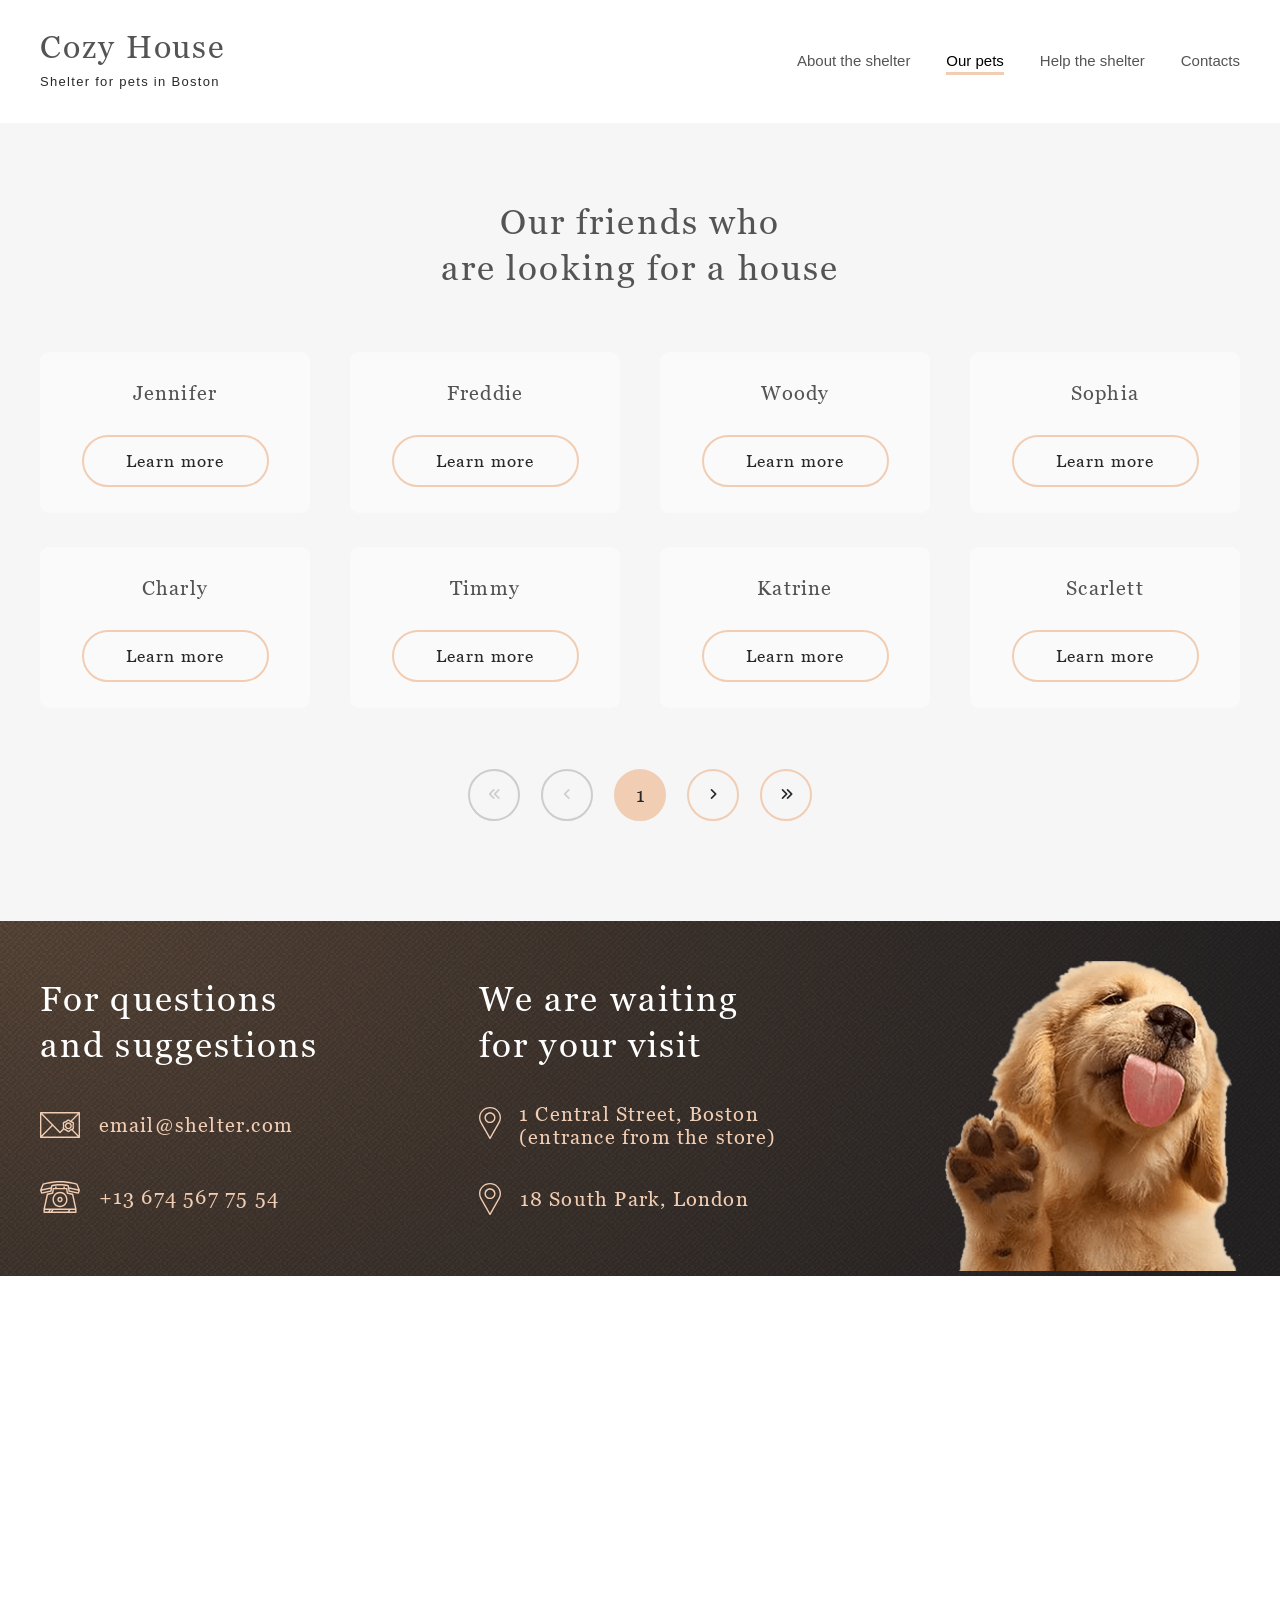
==== commit 9d187e96: "Merge branch 'gh-pages' into shelter-part2" ====
--- a/shelter/pages/pets/pets.html
+++ b/shelter/pages/pets/pets.html
@@ -6,6 +6,7 @@
   <meta http-equiv="X-UA-Compatible" content="IE=edge">
   <meta name="viewport" content="width=device-width, initial-scale=1.0">
   <link href="../../assets/icons/favicon.ico" rel="shortcut icon">
+  <link rel="stylesheet" href="https://cdnjs.cloudflare.com/ajax/libs/font-awesome/6.2.1/css/all.min.css">
   <link rel="stylesheet" href="../main/style.css">
   <link rel="stylesheet" href="../main/fonts.css">
   <link rel="stylesheet" href="pets.css">
@@ -13,7 +14,6 @@
   <link rel="stylesheet" href="../main/menu-burger.css">
   <link rel="stylesheet" href="../main/media320.css">
   <link rel="stylesheet" href="pets_media.css">
-  <!-- <link rel="stylesheet" href="../main/media320.css"> -->
 
   <title>Pets</title>
 
@@ -21,6 +21,8 @@
 
 <body>
   <div class="container">
+    <div class="modal animate"></div>
+    <div class="modal-bar animate"></div>
     <div class="burger-menu inactive">
       <ul class="burger-list">
         <li class="burger-item"><a class="burger-link" href="../main/index.html">About the shelter</a></li>
@@ -48,22 +50,48 @@
             <li class="menu-item"><a href="#contact" class="menu-link">Contacts</a></li>
           </ul>
         </nav>
-        <div class="header-bar" onclick="menuToggle()">
-          <div class="bar1"></div>
-          <div class="bar2"></div>
-          <div class="bar3"></div>
+        <div class="header-bar">
+          <span class="bar bar1"></span>
+          <span class="bar bar2"></span>
+          <span class="bar bar3"></span>
         </div>
       </div>
     </header>
     <main>
       <section class="pets" id="pets">
         <div class="page">
+          <div class="popup animate-popup">
+            <button class="button-close">
+              <img src="../../assets/icons/close.svg" alt="close">
+            </button>
+            <div class="popup-pet">
+              <div class="popup-img">
+              </div>
+              <div class="popup-txt">
+                <h3 class="popup-head">Jennifer</h3>
+                <div>
+                  <h4>Dog - Labrador</h4>
+                  <p>Jennifer is a sweet 2 months old Labrador that is patiently waiting to find a new forever home.
+                    This
+                    girl really enjoys being able to go outside to run and play, but won't hesitate to play up a storm
+                    in
+                    the house if she has all of her favorite toys.</p>
+                  <ul class="popup-list">
+                    <li><span><b>Age:</b> 2 months</span></li>
+                    <li><span><b>Inoculations:</b> none</span></li>
+                    <li><span><b>Diseases:</b> none</span></li>
+                    <li><span><b>Parasites</b>: none</span></li>
+                  </ul>
+                </div>
+              </div>
+            </div>
+          </div>
+
           <h1>Our friends who <br>are looking for a house</h1>
-          <!-- <div class="carousel-wrapper" id="carousel-wrapper"> -->
           <div class="carousel2" id="carousel">
             <div class="item2" id="item-active">
               <template id="template">
-                <div class="card">
+                <div data-pet="pet" data-id=1 class="card">
                   <img class="pet-img" alt="pet">
                   <p><span class="pets-name"></span></p>
                   <button>Learn more</button>
@@ -73,16 +101,22 @@
           </div>
           <!-- </div> -->
           <div class="navigation">
-            <button class="nav-btn none-active"><img src="../../assets/icons/arrow-left-end.svg"
-                alt="Arrow-left"></button>
-            <!-- disabled -->
-            <!-- <button disabled class="nav-btn"><img src="../../assets/icons/arrow-left-end.svg" alt="Arrow-left"></button> -->
-            <button class="nav-btn none-active"><img src="../../assets/icons/arrow-left-one.svg" alt="Arrow-left-one">
+            <button class="nav-btn none-active" disabled id="end-left">
+              <!-- <img src="../../assets/icons/arrow-left-end.svg" alt="Arrow-left"> -->
+              <i class="fa-solid fa-angles-left"></i>
             </button>
-            <button class="nav-btn center"><img src="../../assets/icons/arrow-one.svg" alt="Arrow-one"></button>
-            <button class="nav-btn active-btn"><img src="../../assets/icons/arrow-right-one.svg" alt="Arrow-right-one">
+            <button class="nav-btn none-active" disabled id="left">
+              <!-- <img src="../../assets/icons/arrow-left-one.svg" alt="Arrow-left-one"> -->
+              <i class="fa-solid fa-angle-left"></i>
             </button>
-            <button class="nav-btn active-btn"><img src="../../assets/icons/arrow-right-end.svg" alt="arrow-right-end">
+            <button class="nav-btn center" id="center">1</button>
+            <button class="nav-btn active-btn" id="right">
+              <!-- <img src="../../assets/icons/arrow-right-one.svg" alt="Arrow-right-one"> -->
+              <i class="fa-solid fa-angle-right"></i>
+            </button>
+            <button class="nav-btn active-btn" id="end-right">
+              <!-- <img src="../../assets/icons/arrow-right-end.svg" alt="arrow-right-end"> -->
+              <i class="fa-solid fa-angles-right"></i>
             </button>
           </div>
         </div>
@@ -128,8 +162,8 @@
       </div>
     </footer>
   </div>
-  <script src="pets.js"></script>
-  <script src="../main/index.js"></script>
+  <script type="module" src="petsPagination.js"></script>
+  <script type="module" src="../main/popup.js"></script>
 </body>
 
 </html>
--- a/shelter/pages/main/style.css
+++ b/shelter/pages/main/style.css
@@ -12,15 +12,14 @@
 }
 
 :root {
-  --fonts-family: 'ArialMT', Arial, Helvetica, sans-serif;
-  --fonts-family-else: 'Georgia', serif;
+  --fonts-family: "ArialMT", Arial, Helvetica, sans-serif;
+  --fonts-family-else: "Georgia", serif;
 }
 
 .logo-title a:hover,
 .logo-title a:active {
   /* color: #FDDCC4; */
   color: #f76d0a;
-
 }
 
 a:hover,
@@ -33,7 +32,8 @@
 a,
 button,
 .credit-card,
-.card {
+.card,
+.item {
   transition: all 500ms ease-in-out;
 }
 
@@ -45,39 +45,106 @@
   background: rgba(82, 66, 66, 0.221);
 } */
 
-
 body {
   margin: 0 auto;
-  font-family: 'ArialMT', Arial, Helvetica, sans-serif;
+  font-family: "ArialMT", Arial, Helvetica, sans-serif;
   font-size: calc(20rem / 16);
 }
 
-.modal {
-  display: none;
-  position: absolute;
-  z-index: 1;
-  width: 100%;
-  height: 100vh;
-  background: transparent;
-
+.modal.animate,
+.modal-bar.animate {
   display: none;
   position: fixed;
-  z-index: 1;
+  z-index: 2;
   left: 0;
   top: 0;
   width: 100%;
   height: 100%;
   overflow: hidden;
-  background-color: rgba(0, 0, 0, 0.8);
-  /*Черный с непрозрачностью */
-}
-
+  background: rgba(41, 41, 41, 0.6);
+}
+
+.modal.animate {
+  z-index: 7;
+}
+
+.animate {
+  -webkit-animation: animatezoom 1.5s;
+  animation: animatezoom 1.5s;
+}
+
+.animateslow {
+  -webkit-animation: animatezoom 2.5s;
+  animation: animatezoom 2.5s;
+}
+
+@-webkit-keyframes animatezoom {
+  from {
+    opacity: 0;
+  }
+
+  to {
+    opacity: 1;
+  }
+}
+
+@keyframes animatezoom {
+  from {
+    opacity: 0;
+  }
+
+  to {
+    opacity: 1;
+  }
+}
+
+.animate-popup {
+  -webkit-animation: animatescale 1s;
+  animation: animatescale 1s;
+  /* opacity: 0; */
+}
+
+@-webkit-keyframes animatescale {
+  from {
+    -webkit-transform: scale(0);
+  }
+
+  to {
+    -webkit-transform: scale(1);
+  }
+}
+
+@keyframes animatescale {
+  from {
+    transform: scale(0);
+  }
+
+  to {
+    transform: scale(1);
+  }
+}
+
+/* ----------------------- */
+/* .hide-popup {
+  animation: popupaway 200ms;
+  display: flex;
+}
+
+@keyframes popupaway {
+  from {
+    display: block;
+    transform: scale(1);
+  }
+
+  to {
+    transform: scale(0);
+  }
+} */
+
+/* ------------------------- */
 .container {
   display: flex;
   position: relative;
-  /* max-width: 1280px; */
-  /* box-sizing: content-box; */
-  /* padding: 0 3.125%; */
   max-width: 100%;
   margin: 0 auto;
   flex-direction: column;
@@ -86,7 +153,7 @@
 
 h2,
 h3 {
-  font-family: 'Georgia';
+  font-family: "Georgia";
   font-style: normal;
   font-weight: 400;
   font-size: 2.1875rem;
@@ -96,6 +163,16 @@
   color: #545454;
 }
 
+h4 {
+  font-family: "Georgia";
+  font-style: normal;
+  font-weight: 400;
+  font-size: 20px;
+  line-height: 115%;
+  letter-spacing: 0.06em;
+  color: #000000;
+}
+
 .page {
   display: flex;
   max-width: 1200px;
@@ -104,6 +181,87 @@
   /* width: calc(1200 / 1280 * 100%); */
 }
 
+/* ----------popup----------- */
+.popup.animate-popup {
+  /* display: flex; */
+  display: none;
+  position: fixed;
+  /* margin: -38px -52px 0 0; */
+  z-index: 10;
+  max-width: 952px;
+  width: 100%;
+  max-height: 552px;
+  height: 552px;
+  justify-content: left;
+  align-items: flex-end;
+  /* opacity: 1; */
+  transition: all 1s;
+  /* top: 50%; */
+  /* transform: translate(-50% -50%); */
+}
+
+.popup-pet {
+  /* border: 1px solid black; */
+  display: grid;
+  grid-template-columns: 55% 39.5%;
+  column-gap: 34px;
+  max-width: 900px;
+  width: 100%;
+
+  height: 500px;
+  /* height: 26.3vw; */
+  box-shadow: 0px 2px 35px 14px rgba(13, 13, 13, 0.04);
+  background: #fafafa;
+  border-radius: 9px;
+}
+
+.popup-img {
+  padding: 0 50px 0 0;
+  height: auto;
+  background: url("../../assets/images/jennifer.png") center/cover no-repeat;
+  border-radius: 9px 0px 0px 9px;
+}
+
+.popup-txt .popup-head {
+  text-align: left;
+  padding: 53px 0 10px 0;
+  /* padding: 53px 50px 10px 0; */
+}
+
+.popup-txt div {
+  display: grid;
+  row-gap: 40px;
+}
+
+.popup-txt div p {
+  font-family: "Georgia";
+  font-style: normal;
+  font-weight: 400;
+  font-size: 15px;
+  line-height: 110%;
+  letter-spacing: 0.06em;
+  color: #000000;
+}
+
+.popup-list {
+  display: grid;
+  row-gap: 11px;
+  padding: 0 0 0 15px;
+  font-family: "Georgia";
+  font-style: normal;
+  font-weight: 400;
+  font-size: 15px;
+  line-height: 110%;
+  letter-spacing: 0.06em;
+  letter-spacing: 1.3px;
+  color: #f1cdb3;
+}
+
+.popup-list span {
+  color: #000000;
+}
+
+/* ---------popup-end------- */
 header {
   display: flex;
   max-width: 100%;
@@ -126,31 +284,31 @@
 .logo-title {
   display: flex;
   align-items: center;
-  font-family: 'Georgia';
+  font-family: "Georgia";
   font-style: normal;
   font-weight: 400;
   /* font-size: 32px; */
   font-size: 32px;
   line-height: 110%;
   letter-spacing: 0.06em;
-  color: #F1CDB3;
+  color: #f1cdb3;
 }
 
 .logo-title a {
   text-decoration: none;
-  color: #F1CDB3;
+  color: #f1cdb3;
   /* -webkit-text-stroke: 0.5px #000000; */
   /* text-shadow: 0px 4px 4px rgba(0, 0, 0, 0.25); */
 }
 
 .logo-subtitle {
-  font-family: 'Arial';
+  font-family: "Arial";
   font-style: normal;
   font-weight: 400;
   font-size: 13px;
   line-height: 34px;
   letter-spacing: 0.1em;
-  color: #FFFFFF;
+  color: #ffffff;
 }
 
 /* h1 span {
@@ -170,14 +328,12 @@
 .nav {
   width: 36.9%;
   width: calc(443 / 1200 * 100%);
-
 }
 
 .menu-list {
   display: flex;
   justify-content: space-between;
 }
-
 
 .nav li {
   /* по горизонтали */
@@ -186,15 +342,15 @@
 
 .nav li a:hover {
   cursor: pointer;
-  color: #FAFAFA;
+  color: #fafafa;
 }
 
 .menu-link {
   text-decoration: none;
   padding: 0 0 3px;
-  color: #CDCDCD;
+  color: #cdcdcd;
   border: none;
-  font-family: 'Arial';
+  font-family: "Arial";
   font-style: normal;
   font-weight: 400;
   font-size: 15px;
@@ -202,14 +358,13 @@
 }
 
 .menu-link.active {
-  color: #FAFAFA;
+  color: #fafafa;
   pointer-events: none;
 
   border: 3px solid;
   border-width: 0px 0px 3px;
-  border-color: transparent transparent #F1CDB3 transparent;
-}
-
+  border-color: transparent transparent #f1cdb3 transparent;
+}
 
 /* ------------main--------------- */
 main {
@@ -225,7 +380,9 @@
   width: 100%;
   margin: -90px auto 0;
   padding: 90px 0 0 0;
-  background: url('../../assets/images/noise_transparent@2x.png'), radial-gradient(100% 215.42% at 0% 0%, #5B483A 0%, #262425 100%), #211F20;
+  background:
+    url("../../assets/images/noise_transparent@2x.png"),
+    radial-gradient(100% 215.42% at 0% 0%, #5b483a 0%, #262425 100%), #211f20;
 }
 
 .bigl .page {
@@ -244,34 +401,33 @@
 .bigl-text h1:first-child {
   /* padding: 0 150px 0 0; */
   padding: 0;
-  font-family: 'Georgia';
+  font-family: "Georgia";
   font-style: normal;
   font-weight: 400;
   /* font-size: 44px; */
   font-size: 2.75rem;
   line-height: 130%;
-  color: #FFFFFF;
-}
-
+  color: #ffffff;
+}
 
 .bigl-text p:nth-child(2) {
-  font-family: 'Arial';
+  font-family: "Arial";
   font-style: normal;
   font-weight: 400;
   /* font-size: 15px; */
   font-size: 0.9375rem;
   line-height: 160%;
-  color: #CDCDCD;
+  color: #cdcdcd;
 }
 
 .bigl-btn {
   width: 207px;
   height: 52px;
-  background: #F1CDB3;
+  background: #f1cdb3;
   border-radius: 100px;
   border: none;
 
-  font-family: 'Georgia';
+  font-family: "Georgia";
   font-style: normal;
   font-weight: 400;
   /* font-size: 17px; */
@@ -283,7 +439,7 @@
 
 /* .bigl-btn:hover { */
 button:hover {
-  background: #FDDCC4;
+  background: #fddcc4;
   cursor: pointer;
 }
 
@@ -304,7 +460,6 @@
   justify-content: flex-start;
 }
 
-
 .about-picture img {
   max-width: 300px;
   max-height: 408px;
@@ -324,96 +479,130 @@
 
 .about-text p:nth-child(2),
 .about-text p:nth-child(3) {
-  font-family: 'Arial';
+  font-family: "Arial";
   font-style: normal;
   font-weight: 400;
   /* font-size: 15px; */
   font-size: 0.9375rem;
   line-height: 160%;
-  color: #4C4C4C;
+  color: #4c4c4c;
 }
 
 /* ----------pets----------- */
 section.pets {
   /* height: 877px; */
-  background: #F6F6F6;
+  background: #f6f6f6;
 }
 
 section.pets .page {
+  /* padding: 77px 0 38px; */
   padding: 77px 0 100px;
   align-items: center;
   flex-direction: column;
+  justify-content: center;
   height: 100%;
   gap: 61px;
-}
-
-section.pets .page h3 {
+  position: relative;
+  overflow: hidden;
+}
+
+section.pets > .page > h3 {
   text-align: center;
 }
 
-.carousel-wrapper {
-  width: 3600px;
-}
-
 .carousel {
   display: flex;
-  align-items: center;
-  justify-content: space-between;
-  margin: 0 auto;
+  max-width: 1200px;
+  width: 100%;
+  /* flex-wrap: nowrap; */
   position: relative;
-  width: 100%;
-  max-width: 1200px;
+  left: -1200px;
 }
 
 .button-left,
-.button-right {
+.button-right,
+.button-close {
   display: flex;
   justify-content: center;
   align-items: center;
   position: absolute;
+  z-index: 1;
   width: 52px;
   height: 52px;
-  top: 50%;
+  top: 51%;
   transform: translateY(-50%);
-  border: 2px solid #F1CDB3;
+  border: 2px solid #f1cdb3;
   border-radius: 100px;
-  background: #F6F6F6;
+  background: #f6f6f6;
+}
+
+.button-left {
+  left: 25.2%;
+  left: 0;
 }
 
 .button-right {
+  right: 25.2%;
   right: 0;
 }
 
+.button-close {
+  top: 5%;
+  right: 1%;
+}
+
 .button-left:hover,
-.button-right:hover {
-  background: #FDDCC4;
-  border: 2px solid #FDDCC4;
+.button-right:hover,
+.button-close:hover {
+  background: #fddcc4;
+  border: 2px solid #fddcc4;
   cursor: pointer;
 }
 
 .item {
-  margin: 0 auto;
+  position: relative;
+  display: flex;
+  min-width: 100%;
+  justify-content: center;
+}
+
+.content {
   display: flex;
   width: 82.5%;
   justify-content: space-between;
 }
 
-.card {
+/* *** */
+/* .item .content .card:nth-child(2),
+.item .content .card:nth-child(3) {
+  display: none;
+} */
+
+/* .card.animate {
   display: grid;
   gap: 30px;
   border-radius: 9px;
   background: #FAFAFA;
   cursor: pointer;
   justify-content: center;
+} */
+
+.card {
+  display: grid;
+  gap: 30px;
+  border-radius: 9px;
+  background: #fafafa;
+  cursor: pointer;
+  justify-content: center;
 }
 
 .card:hover {
   box-shadow: 0px 4px 4px rgba(0, 0, 0, 0.25);
-  background: #FFFFFF;
+  background: #ffffff;
 }
 
 .card:hover button {
-  background: #FDDCC4;
+  background: #fddcc4;
   border: none;
   transition: all 500ms ease-in-out;
 }
@@ -424,11 +613,13 @@
   width: 100%;
   height: auto;
   border-radius: 9px 9px 0px 0px;
+  opacity: 1;
+  /* transition: all 500ms ease-in-out; */
 }
 
 .card p {
   text-align: center;
-  font-family: 'Georgia';
+  font-family: "Georgia";
   font-style: normal;
   font-weight: 400;
   /* font-size: 20px; */
@@ -443,9 +634,9 @@
   margin: 0 auto 26px;
   width: 187px;
   height: 52px;
-  border: 2px solid #F1CDB3;
+  border: 2px solid #f1cdb3;
   border-radius: 100px;
-  font-family: 'Georgia';
+  font-family: "Georgia";
   font-style: normal;
   font-weight: 400;
   font-size: 17px;
@@ -453,20 +644,20 @@
   line-height: 130%;
   letter-spacing: 0.06em;
   color: #292929;
-  background: #FAFAFA;
+  background: #fafafa;
 }
 
 .card button:hover {
   border: none;
 }
 
-.pets .page>button {
+.pets .page > button.rest {
   width: 261px;
   height: 52px;
-  background: #F1CDB3;
+  background: #f1cdb3;
   border-radius: 100px;
   border: none;
-  font-family: 'Georgia';
+  font-family: "Georgia";
   font-style: normal;
   font-weight: 400;
   /* font-size: 17px; */
@@ -476,8 +667,11 @@
   color: #292929;
 }
 
-.pets .page>button:hover {
-  background: #FDDCC4;
+/* #pets > div > button.button-right */
+/* #pets > div > button.button-left */
+
+.pets .page > button.rest:hover {
+  background: #fddcc4;
   cursor: pointer;
   border: none;
 }
@@ -485,7 +679,7 @@
 /* ------help---------- */
 section.help {
   /* height: 611px; */
-  background: #FFFFFF;
+  background: #ffffff;
 }
 
 section.help .page {
@@ -527,7 +721,7 @@
 .some h4 {
   padding: 24px 0 0 0;
   text-align: center;
-  font-family: 'Georgia';
+  font-family: "Georgia";
   font-style: normal;
   font-weight: 400;
   /* font-size: 20px; */
@@ -539,7 +733,7 @@
 
 /* ---------donation----------- */
 section.donation {
-  background: #F6F6F6;
+  background: #f6f6f6;
 }
 
 section.donation .page {
@@ -569,7 +763,7 @@
 
 .donation-text h3:first-child {
   text-align: left;
-  font-family: 'Georgia';
+  font-family: "Georgia";
   font-style: normal;
   font-weight: 400;
   /* font-size: 35px; */
@@ -584,16 +778,15 @@
   justify-content: space-around;
   width: 349px;
   height: 43px;
-  background: #F1CDB3;
+  background: #f1cdb3;
   border-radius: 9px;
   border: none;
 }
 
 .credit-card:hover {
-  background: #FDDCC4;
+  background: #fddcc4;
   cursor: pointer;
 }
-
 
 /* .credit-card img:first-child+img {
   padding-top: 8px;
@@ -606,7 +799,7 @@
 .credit-card span {
   color: #545454;
 
-  font-family: 'Georgia';
+  font-family: "Georgia";
   font-style: normal;
   font-weight: 400;
   /* font-size: 20px; */
@@ -618,7 +811,7 @@
 
 .donation-text p:nth-child(2) {
   text-align: left;
-  font-family: 'Georgia';
+  font-family: "Georgia";
   font-style: normal;
   font-weight: 400;
   /* font-size: 15px; */
@@ -629,12 +822,12 @@
 }
 
 .donation-text p:nth-child(4) {
-  font-family: 'Arial';
+  font-family: "Arial";
   font-style: italic;
   font-weight: 400;
   font-size: 12px;
   line-height: 18px;
-  color: #B2B2B2;
+  color: #b2b2b2;
 }
 
 /* ---------footer-------- */
@@ -647,16 +840,18 @@
   /* width: 100%; */
   /* ------row------ */
   justify-content: center;
-  background: url('../../assets/images/noise_transparent@2x.png'), radial-gradient(100% 215.42% at 0% 0%, #5B483A 0%, #262425 100%), #211F20;
-
-  font-family: 'Georgia';
+  background:
+    url("../../assets/images/noise_transparent@2x.png"),
+    radial-gradient(100% 215.42% at 0% 0%, #5b483a 0%, #262425 100%), #211f20;
+
+  font-family: "Georgia";
   font-style: normal;
   font-weight: 400;
   font-size: 20px;
   font-size: 1.25rem;
   line-height: 115%;
   letter-spacing: 0.06em;
-  color: #F1CDB3;
+  color: #f1cdb3;
 }
 
 footer .page {
@@ -681,8 +876,9 @@
 
 .question h2,
 .question h3,
+.waiting h2,
 .waiting h3 {
-  color: #FFFFFF;
+  color: #ffffff;
 }
 
 .mail img,
@@ -700,7 +896,7 @@
 .address1,
 .address2 {
   text-decoration: none;
-  color: #F1CDB3;
+  color: #f1cdb3;
 }
 
 /* ---------second column------ */
@@ -724,11 +920,11 @@
 
 .address1,
 .address2 {
-  font-family: 'Georgia';
+  font-family: "Georgia";
   font-style: normal;
   font-weight: 400;
   /* font-size: 20px; */
   font-size: 1.25rem;
   line-height: 115%;
   letter-spacing: 0.06em;
-}+}
--- a/shelter/pages/main/media.css
+++ b/shelter/pages/main/media.css
@@ -1,4 +1,4 @@
- @media screen and (max-width: 1280px) {
+@media screen and (max-width: 1279.98px) {
    html {
      font-size: 16px;
    }
@@ -192,107 +192,266 @@
 
    .item .card:nth-child(3) {
      display: none;
-   }
-
-   /* ---было изменено для --max-width: 1210px --- */
-   .item {
+   } */
+  .item .content .card:nth-child(3) {
+    display: none;
+  }
+
+  /* -------------------------- */
+  .item {
+    margin: 0 auto;
+    display: flex;
+    justify-content: center;
+  }
+
+  .content {
+    justify-content: center;
+    column-gap: 26px;
+  }
+
+  /* ----------------------------- */
+
+  /* ---было изменено для --max-width: 1210px --- */
+  /* .item {
      margin: 0 auto;
      display: flex;
-     justify-content: space-between;
-     /* justify-content: center; */
-     /* gap: 10px; */
-     gap: 0;
-   }
-
-   /* ------help---------- */
-   section.help .page {
-     padding: 84px 0 100px;
-     align-items: center;
-     flex-direction: column;
-     height: 100%;
-     gap: 59px;
-   }
-
-   .gifts {
-     display: flex;
-     flex: 1 1 100%;
      justify-content: center;
-     width: 100%;
-     flex-wrap: wrap;
-
-     max-width: 708px;
-     column-gap: 3.75rem;
-     /* 60px; */
-     row-gap: 3.5rem;
-     /* 56px; */
-   }
-
-   .some {
-     text-align: center;
-     width: 24%;
-     /* width: calc(170 / 708 * 100%); */
-   }
-
-   /* ---------donation----------- */
-   section.donation .page {
-     padding: 83px 0 100px;
-     /* display: grid; */
-     grid-template-columns: 100%;
-     grid-template-rows: 36.01% 33.33%;
-     justify-items: center;
-     row-gap: 7.75rem;
-     /* 124px; */
-     max-width: 708px;
-     max-height: 783px;
-   }
-
-   .donation-picture {
-     padding: 0;
-     order: 2;
-   }
-
-   .donation-text {
-     /* display: grid; */
-     order: 1;
-     row-gap: 19px;
-     justify-items: left;
-     width: 54%;
-   }
-
-   .credit-card {
-     /* display: flex; */
-     /* align-items: center; */
-     justify-content: space-between;
-     /* width: 350px; */
-     /* height: 43px; */
-     padding: 0 17px 0 5px;
-   }
-
-   /* ---------footer-------- */
-   footer {
-     max-height: 639px;
-   }
-
-   footer .page {
-     display: grid;
-     column-gap: 3.5rem;
-     /* 56px; */
-     row-gap: 4.5rem;
-     /* 72px; */
-     grid-template-columns: 40% 43%;
-     grid-template-rows: 40% 51%;
-     justify-content: center;
-   }
-
-   .dog-picture {
-     padding: 0;
-     grid-column: 1 / span 2;
-     display: flex;
-     justify-content: center;
-   }
-
-   .question,
-   .waiting {
-     padding: 32px 0 0;
-   }
- }+     gap: 40px;
+    } */
+  /* justify-content: space-between; */
+  /* gap: 0; */
+
+  /* ----popup----- */
+  .popup.animate-popup {
+    max-width: 682px;
+    width: 100%;
+    max-height: 402px;
+    min-height: 402px;
+  }
+
+  .popup-pet {
+    grid-template-columns: 55% 41.5%;
+    column-gap: 15px;
+    max-width: 628px;
+    width: 100%;
+    height: 351px;
+  }
+
+  .popup-img {
+    padding: 0 0 0 0;
+    height: 350px;
+    width: 350px;
+  }
+
+  .popup-txt .popup-head {
+    text-align: left;
+    padding: 10px 0 10px 0;
+  }
+
+  .popup-txt div {
+    display: grid;
+    row-gap: 20px;
+    font-size: 20px;
+  }
+
+  .popup-txt div p {
+    font-size: 13px;
+    line-height: 110%;
+    letter-spacing: 0.06em;
+  }
+
+  .popup-list {
+    row-gap: 5px;
+    padding: 0 0 0 15px;
+    font-size: 15px;
+    line-height: 110%;
+    letter-spacing: 1.8px;
+  }
+
+  .button-close {
+    top: 6%;
+    right: 1.5%;
+  }
+
+  /* ------popup------ */
+  header {
+    padding: 28px 0 0;
+  }
+
+  .logo-title {
+    /* font-size: 32px; */
+    line-height: 124%;
+  }
+
+  .logo-subtitle {
+    /* font-size: 13px; */
+    line-height: 30px;
+  }
+
+  .nav {
+    width: calc(443 / 708 * 100%);
+  }
+
+  /* ---------bigl----------- */
+  .bigl {
+    max-height: 1165px;
+    /* height: 908px; */
+    width: 100%;
+    margin: -90px auto 0;
+    padding: 90px 0 0 0;
+  }
+
+  .bigl .page {
+    grid-template-columns: 100%;
+    grid-template-rows: 27.9% 48.68%;
+    gap: 100px;
+    justify-items: right;
+  }
+
+  .bigl-text {
+    padding: 106px 0 0 0;
+    justify-items: center;
+  }
+
+  .bigl-text h1:first-child {
+    padding: 0 150px 0 0;
+  }
+
+  .bigl-text p:nth-child(2) {
+    width: 65%;
+  }
+
+  .bigl-picture img {
+    max-width: 569px;
+    max-height: 593px;
+
+    width: 100%;
+    height: auto;
+  }
+
+  /* ---------about---------- */
+  section.about.page {
+    padding: 67px 0 138px;
+    width: 56%;
+    max-height: 1048px;
+    display: grid;
+    row-gap: 4.3rem;
+    grid-template-columns: 100%;
+    grid-template-rows: 48.22% 51.77%;
+    justify-items: center;
+  }
+
+  .about-picture {
+    order: 2;
+  }
+
+  .about-picture img {
+    max-width: 300px;
+    max-height: 408px;
+    width: 100%;
+    height: auto;
+  }
+
+  .about-text {
+    /* display: grid; */
+    gap: 10px;
+    order: 1;
+  }
+
+  .about-text h2,
+  .about-text h3 {
+    padding: 14px 60px 0 0;
+  }
+
+  /* ------help---------- */
+  section.help .page {
+    padding: 84px 0 100px;
+    align-items: center;
+    flex-direction: column;
+    height: 100%;
+    gap: 59px;
+  }
+
+  .gifts {
+    display: flex;
+    flex: 1 1 100%;
+    justify-content: center;
+    width: 100%;
+    flex-wrap: wrap;
+
+    max-width: 708px;
+    column-gap: 3.75rem;
+    /* 60px; */
+    row-gap: 3.5rem;
+    /* 56px; */
+  }
+
+  .some {
+    text-align: center;
+    width: 24%;
+    /* width: calc(170 / 708 * 100%); */
+  }
+
+  /* ---------donation----------- */
+  section.donation .page {
+    padding: 83px 0 100px;
+    /* display: grid; */
+    grid-template-columns: 100%;
+    grid-template-rows: 36.01% 33.33%;
+    justify-items: center;
+    row-gap: 7.75rem;
+    /* 124px; */
+    max-width: 708px;
+    max-height: 783px;
+  }
+
+  .donation-picture {
+    padding: 0;
+    order: 2;
+  }
+
+  .donation-text {
+    /* display: grid; */
+    order: 1;
+    row-gap: 19px;
+    justify-items: left;
+    width: 54%;
+  }
+
+  .credit-card {
+    /* display: flex; */
+    /* align-items: center; */
+    justify-content: space-between;
+    /* width: 350px; */
+    /* height: 43px; */
+    padding: 0 17px 0 5px;
+  }
+
+  /* ---------footer-------- */
+  footer {
+    max-height: 639px;
+  }
+
+  footer .page {
+    display: grid;
+    column-gap: 3.5rem;
+    /* 56px; */
+    row-gap: 4.5rem;
+    /* 72px; */
+    grid-template-columns: 40% 43%;
+    grid-template-rows: 40% 51%;
+    justify-content: center;
+  }
+
+  .dog-picture {
+    padding: 0;
+    grid-column: 1 / span 2;
+    display: flex;
+    justify-content: center;
+  }
+
+  .question,
+  .waiting {
+    padding: 32px 0 0;
+  }
+}
--- a/shelter/pages/main/menu-burger.css
+++ b/shelter/pages/main/menu-burger.css
@@ -1,12 +1,10 @@
-@media screen and (max-width: 767px) {
-
+@media screen and (max-width: 767.98px) {
   /* --------------Window Burger------------ */
   div.burger-menu {
     display: flex;
     flex-direction: column;
     align-items: center;
-    justify-content: center;
-    /* padding: 248px 0 0 0; */
+    padding: 248px 0 0 0;
 
     position: absolute;
     z-index: 5;
@@ -45,22 +43,22 @@
   }
 
   .burger-link {
-    font-family: 'Arial';
+    font-family: "Arial";
     font-style: normal;
     font-weight: 400;
     font-size: 32px;
     line-height: 160%;
-    color: #FAFAFA;
+    color: #fafafa;
     text-decoration: none;
   }
 
   .burger-link.active-link {
-    color: #FAFAFA;
+    color: #fafafa;
     pointer-events: none;
     padding-bottom: 9px;
     border: 3px solid;
     border-width: 0px 0px 3px;
-    border-color: transparent transparent #F1CDB3 transparent;
+    border-color: transparent transparent #f1cdb3 transparent;
   }
 
   /* -------bar------- */
@@ -69,7 +67,17 @@
     position: relative;
     z-index: 6;
     cursor: pointer;
-    transition: all 500ms ease-in-out;
+  }
+
+  .bar1,
+  .bar2,
+  .bar3 {
+    width: 30px;
+    margin: 8px 0 5px;
+    border: 2px solid;
+    border-width: 0 0 2px;
+    border-color: transparent transparent #f1cdb3 transparent;
+    transition: all 0.5s;
   }
 
   .header-bar.change {
@@ -77,13 +85,13 @@
     transform: translateX(-3px) rotate(90deg);
   }
 
-  .bar {
-    display: block;
-    width: 30px;
-    height: 2px;
-    margin: 4px auto;
-    background-color: #F1CDB3;
-    transition: 0.4s;
+  .header-bar.change .bar1,
+  .header-bar.change .bar2,
+  .header-bar.change .bar3 {
+    width: 2px;
+    height: 30px;
+    margin: 5px 8px 0 0;
+    border-width: 0 2px 0 0;
+    border-color: transparent #f1cdb3 transparent transparent;
   }
-
-}+}
--- a/shelter/pages/main/media320.css
+++ b/shelter/pages/main/media320.css
@@ -11,19 +11,15 @@
     width: calc(600 / 719 * 100%);
   }
 
-  .nav {
-    display: none;
-  }
-
-  .bigl-text h1:first-child {
-    padding: 0;
-  }
-
   .carousel {
-    margin: 0 auto;
-    position: relative;
-    width: 100%;
-    max-width: 612px;
+    max-width: 600px;
+    width: 100%;
+    left: -600px;
+  }
+
+  .content {
+    justify-content: center;
+    column-gap: 40px;
   }
 
   .item {
@@ -32,22 +28,90 @@
     justify-content: center;
   }
 
-  .item .card:nth-child(2),
-  .item .card:nth-child(3) {
+  .item .content .card:nth-child(2),
+  .item .content .card:nth-child(3) {
     display: none;
   }
 
-  .button-left,
+  /* .button-left,
   .button-right {
     position: absolute;
-  }
+  } */
 
   .button-left {
-    left: 19%;
+    left: 0;
   }
 
   .button-right {
-    right: 19%;
+    right: 0;
+  }
+
+  /* ----popup----- */
+  .popup.animate-popup {
+    max-width: 270px;
+    width: 100%;
+    max-height: 393px;
+    min-height: 393px;
+  }
+
+  .popup-pet {
+    padding: 10px;
+    grid-template-columns: 100%;
+    max-width: 240px;
+    width: 100%;
+    /* height: 341px; */
+    height: 359px;
+    height: 370px;
+  }
+
+  .popup-img {
+    display: none;
+  }
+
+  .popup-txt .popup-head {
+    text-align: center;
+    padding: 10px 0 10px 0;
+  }
+
+  .popup-txt div {
+    display: grid;
+    justify-content: center;
+    justify-items: center;
+    row-gap: 20px;
+    font-size: 20px;
+  }
+
+  .popup-txt div h4 {
+    text-align: center;
+    font-size: 15px;
+  }
+
+  .popup-txt div p {
+    font-size: 13px;
+    line-height: 110%;
+    letter-spacing: 0.06em;
+  }
+
+  .popup-list {
+    row-gap: 5px;
+    padding: 0 0 0 15px;
+    font-size: 15px;
+    line-height: 110%;
+    letter-spacing: 1.8px;
+  }
+
+  .button-close {
+    top: 0;
+    right: 1.5%;
+  }
+
+  /* ------popup------ */
+  .nav {
+    display: none;
+  }
+
+  .bigl-text h1:first-child {
+    padding: 0;
   }
 }
 
@@ -55,6 +119,47 @@
 @media screen and (max-width: 640px) {
   html {
     font-size: 14px;
+  }
+
+  .page {
+    width: calc(600 / 640 * 100%);
+  }
+
+  .carousel {
+    max-width: 600px;
+    width: 100%;
+    /* width: 600px; */
+    left: -600px;
+  }
+
+  .content {
+    /* justify-content: center; */
+    column-gap: 40px;
+  }
+
+  .item {
+    margin: 0 auto;
+    display: flex;
+    justify-content: center;
+  }
+
+  .item .content .card:nth-child(2),
+  .item .content .card:nth-child(3) {
+    display: none;
+  }
+
+  .button-left,
+  .button-right {
+    position: absolute;
+    top: 72%;
+  }
+
+  .button-left {
+    left: 18%;
+  }
+
+  .button-right {
+    right: 18%;
   }
 
   /* ---------about---------- */
@@ -84,7 +189,6 @@
     text-align: center;
   }
 
-
   .about-text p:nth-child(2),
   .about-text p:nth-child(3) {
     font-size: 15px;
@@ -98,25 +202,6 @@
     gap: 47px;
   }
 
-  .carousel {
-    margin: 0 auto;
-    position: relative;
-    width: 100%;
-    max-width: 320px;
-  }
-
-  .item .card:nth-child(2),
-  .item .card:nth-child(3) {
-    display: none;
-  }
-
-  .item {
-    margin: 0 auto;
-    display: flex;
-    /* width: 82.5%; */
-    justify-content: center;
-  }
-
   .card p {
     font-size: 20px;
     line-height: 23px;
@@ -127,25 +212,11 @@
     line-height: 130%;
   }
 
-  .pets .page>button {
+  .pets .page > button {
     margin: 72px 0 0 0;
     font-size: 17px;
     line-height: 130%;
     letter-spacing: 0.06em;
-  }
-
-  .button-left,
-  .button-right {
-    position: absolute;
-    top: 112%;
-  }
-
-  .button-left {
-    left: 21%;
-  }
-
-  .button-right {
-    right: 21%;
   }
 
   /* ---------donation----------- */
@@ -265,7 +336,7 @@
     column-gap: 19px;
   }
 
-  div.pin1>div>img {
+  div.pin1 > div > img {
     padding: 5px 0 0;
   }
 
@@ -278,6 +349,7 @@
 
   .question h2,
   .question h3,
+  .waiting h2,
   .waiting h3 {
     text-align: center;
     font-size: 25px;
@@ -297,7 +369,6 @@
     width: 100%;
     height: auto;
   }
-
 }
 
 /*   ---320----   */
@@ -306,6 +377,10 @@
     font-size: 14px;
   }
 
+  .page {
+    width: calc(300 / 320 * 100%);
+  }
+
   .container {
     /* max-width: 320px; */
     max-width: 100%;
@@ -326,10 +401,6 @@
     /* font-size: 13px; */
     line-height: 30px;
     padding: 0 0 0 4px;
-  }
-
-  .page {
-    width: calc(300 / 320 * 100%);
   }
 
   /* ---------------------------------------------- */
@@ -385,8 +456,6 @@
     line-height: 130%;
     letter-spacing: 0.06em;
   }
-
-
 
   /* ---------about---------- */
   section.about.page {
@@ -423,7 +492,6 @@
     text-align: center;
   }
 
-
   .about-text p:nth-child(2),
   .about-text p:nth-child(3) {
     font-size: 15px;
@@ -437,25 +505,6 @@
     gap: 47px;
   }
 
-  .carousel {
-    margin: 0 auto;
-    position: relative;
-    width: 100%;
-    max-width: 320px;
-  }
-
-  .item .card:nth-child(2),
-  .item .card:nth-child(3) {
-    display: none;
-  }
-
-  .item {
-    margin: 0 auto;
-    display: flex;
-    /* width: 82.5%; */
-    justify-content: center;
-  }
-
   .card p {
     font-size: 20px;
     line-height: 23px;
@@ -466,25 +515,11 @@
     line-height: 130%;
   }
 
-  .pets .page>button {
+  .pets .page > button {
     margin: 72px 0 0 0;
     font-size: 17px;
     line-height: 130%;
     letter-spacing: 0.06em;
-  }
-
-  .button-left,
-  .button-right {
-    position: absolute;
-    top: 112%;
-  }
-
-  .button-left {
-    left: 21%;
-  }
-
-  .button-right {
-    right: 21%;
   }
 
   /* ------help---------- */
@@ -493,7 +528,7 @@
     /* align-items: center; */
     /* flex-direction: column; */
     /* height: 100%; */
-    gap: 36px
+    gap: 36px;
   }
 
   .gifts {
@@ -524,7 +559,6 @@
   .some img {
     scale: 0.83;
   }
-
 
   /* ---------donation----------- */
   section.donation .page {
@@ -647,7 +681,7 @@
     column-gap: 19px;
   }
 
-  div.pin1>div>img {
+  div.pin1 > div > img {
     padding: 5px 0 0;
   }
 
@@ -660,6 +694,7 @@
 
   .question h2,
   .question h3,
+  .waiting h2,
   .waiting h3 {
     text-align: center;
     font-size: 25px;
@@ -679,5 +714,4 @@
     width: 100%;
     height: auto;
   }
-
-}+}
--- a/shelter/pages/pets/pets_media.css
+++ b/shelter/pages/pets/pets_media.css
@@ -1,76 +1,76 @@
-    /* ---------  768 ------ */
-    @media screen and (max-width: 1070px) {
-      html {
-        font-size: 16px;
-      }
+/* ---------  768 ------ */
+@media screen and (max-width: 1070px) {
+  html {
+    font-size: 16px;
+  }
 
-      header {
-        padding: 30px 0 33px;
-      }
+  header {
+    padding: 30px 0 33px;
+  }
 
-      .logo-subtitle {
-        line-height: 26px;
-      }
+  .logo-subtitle {
+    line-height: 26px;
+  }
 
-      .header-bar {
+  /* .header-bar {
         margin-right: 10px;
-      }
+      } */
 
-      /* ----------pets----------- */
-      section.pets .page {
-        padding: 77px 0 77px;
-        gap: 28px;
-      }
+  /* ----------pets----------- */
+  section.pets .page {
+    padding: 77px 0 77px;
+    gap: 28px;
+  }
 
-      .item2 {
-        grid-template-columns: 38.13% 38.13%;
-        grid-template-rows: auto auto auto;
-        justify-content: center;
-        column-gap: 40px;
-        row-gap: 34px;
-      }
+  .item2 {
+    grid-template-columns: 38.13% 38.13%;
+    grid-template-rows: auto auto auto;
+    justify-content: center;
+    column-gap: 40px;
+    row-gap: 34px;
+  }
 
-      .navigation {
-        margin: 15px 0 0;
-        column-gap: 20px;
-      }
+  .navigation {
+    margin: 15px 0 0;
+    column-gap: 20px;
+  }
 
-      .item2 .card:nth-child(3) {
-        display: grid;
-      }
+  .item2 .card:nth-child(3) {
+    display: grid;
+  }
 
-      .item2 .card:last-child,
+  /* .item2 .card:last-child,
       .item2 .card:nth-last-child(2) {
         display: none;
-      }
-    }
+      } */
+}
 
-    @media screen and (max-width: 750px) {
-      html {
-        font-size: 14px;
-      }
-    }
+@media screen and (max-width: 750px) {
+  html {
+    font-size: 14px;
+  }
+}
 
-    @media screen and (max-width: 600px) {
-      html {
-        font-size: 14px;
-      }
+@media screen and (max-width: 600px) {
+  html {
+    font-size: 14px;
+  }
 
-      /* ---pets--- nth-child(1) - template */
+  /* ---pets--- nth-child(1) - template */
 
-      section.pets .page {
-        padding: 41px 0 42px;
-        gap: 40px;
-      }
+  section.pets .page {
+    padding: 41px 0 42px;
+    gap: 40px;
+  }
 
-      .item2 .card:nth-child(2),
-      .item2 .card:nth-child(3),
-      .item2 .card:nth-child(4),
-      .item2 .card:last-child {
-        display: grid;
-      }
+  .item2 .card:nth-child(2),
+  .item2 .card:nth-child(3),
+  .item2 .card:nth-child(4),
+  .item2 .card:last-child {
+    display: grid;
+  }
 
-      .item2 .card:nth-child(5),
+  /* .item2 .card:nth-child(5),
       .item2 .card:nth-child(6),
       .item2 .card:nth-child(7),
       .item2 .card:nth-child(8),
@@ -173,7 +173,7 @@
       }
     }
 
-    @media screen and (max-width: 767px) {
+    @media screen and (max-width: 767.98px) {
 
       .bar1,
       .bar2,
@@ -185,4 +185,4 @@
         border-color: transparent transparent #000000 transparent;
         /* transition: 0.4s; */
       }
-    }+    }
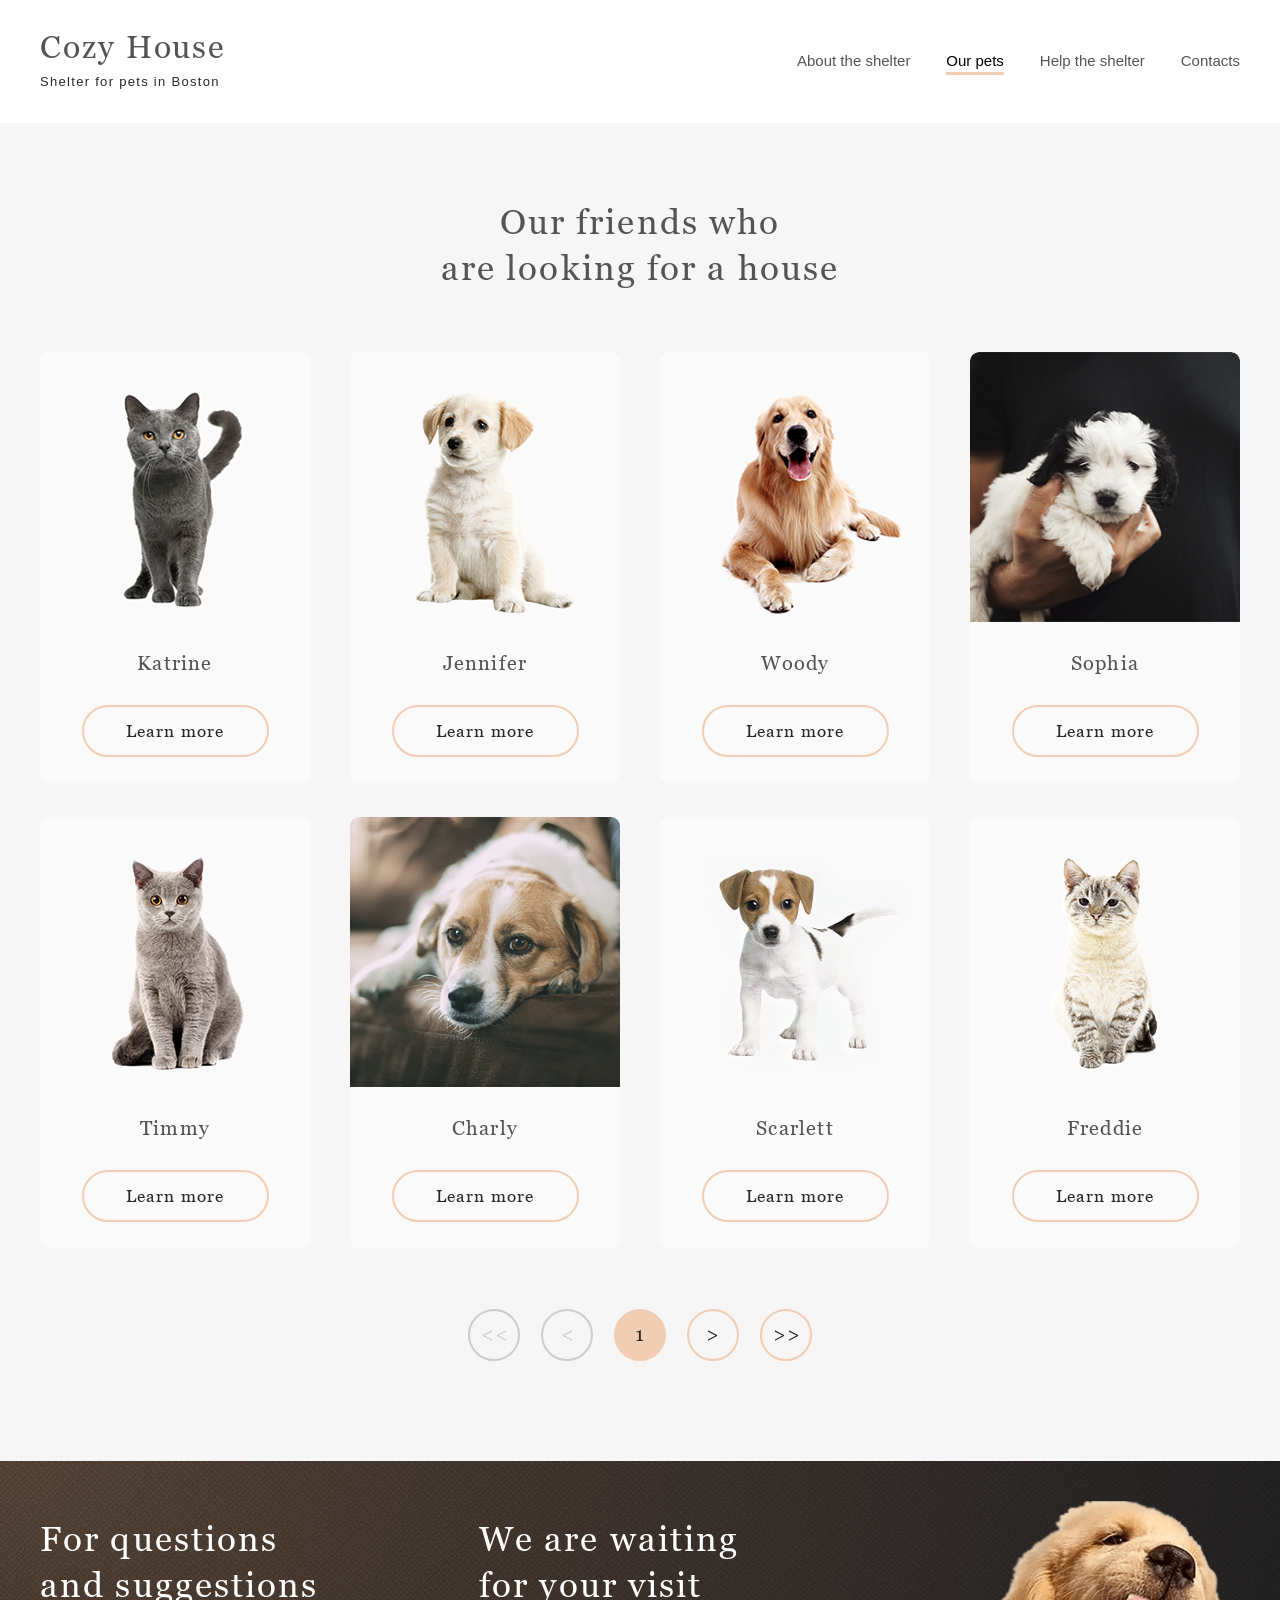
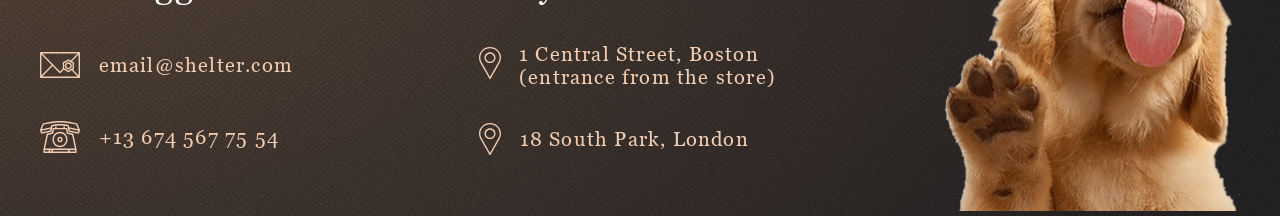
==== commit f4e0c28e: "Merge pull request #10 from olenaweb/shelter-part2 Shelter-> gh-pages" ====
--- a/shelter/pages/pets/pets.html
+++ b/shelter/pages/pets/pets.html
@@ -6,7 +6,6 @@
   <meta http-equiv="X-UA-Compatible" content="IE=edge">
   <meta name="viewport" content="width=device-width, initial-scale=1.0">
   <link href="../../assets/icons/favicon.ico" rel="shortcut icon">
-  <link rel="stylesheet" href="https://cdnjs.cloudflare.com/ajax/libs/font-awesome/6.2.1/css/all.min.css">
   <link rel="stylesheet" href="../main/style.css">
   <link rel="stylesheet" href="../main/fonts.css">
   <link rel="stylesheet" href="pets.css">
@@ -21,8 +20,6 @@
 
 <body>
   <div class="container">
-    <div class="modal animate"></div>
-    <div class="modal-bar animate"></div>
     <div class="burger-menu inactive">
       <ul class="burger-list">
         <li class="burger-item"><a class="burger-link" href="../main/index.html">About the shelter</a></li>
@@ -50,48 +47,22 @@
             <li class="menu-item"><a href="#contact" class="menu-link">Contacts</a></li>
           </ul>
         </nav>
-        <div class="header-bar">
-          <span class="bar bar1"></span>
-          <span class="bar bar2"></span>
-          <span class="bar bar3"></span>
+        <div class="header-bar" onclick="menuToggle()">
+          <div class="bar1"></div>
+          <div class="bar2"></div>
+          <div class="bar3"></div>
         </div>
       </div>
     </header>
     <main>
       <section class="pets" id="pets">
         <div class="page">
-          <div class="popup animate-popup">
-            <button class="button-close">
-              <img src="../../assets/icons/close.svg" alt="close">
-            </button>
-            <div class="popup-pet">
-              <div class="popup-img">
-              </div>
-              <div class="popup-txt">
-                <h3 class="popup-head">Jennifer</h3>
-                <div>
-                  <h4>Dog - Labrador</h4>
-                  <p>Jennifer is a sweet 2 months old Labrador that is patiently waiting to find a new forever home.
-                    This
-                    girl really enjoys being able to go outside to run and play, but won't hesitate to play up a storm
-                    in
-                    the house if she has all of her favorite toys.</p>
-                  <ul class="popup-list">
-                    <li><span><b>Age:</b> 2 months</span></li>
-                    <li><span><b>Inoculations:</b> none</span></li>
-                    <li><span><b>Diseases:</b> none</span></li>
-                    <li><span><b>Parasites</b>: none</span></li>
-                  </ul>
-                </div>
-              </div>
-            </div>
-          </div>
-
           <h1>Our friends who <br>are looking for a house</h1>
+          <!-- <div class="carousel-wrapper" id="carousel-wrapper"> -->
           <div class="carousel2" id="carousel">
             <div class="item2" id="item-active">
               <template id="template">
-                <div data-pet="pet" data-id=1 class="card">
+                <div class="card">
                   <img class="pet-img" alt="pet">
                   <p><span class="pets-name"></span></p>
                   <button>Learn more</button>
@@ -101,22 +72,16 @@
           </div>
           <!-- </div> -->
           <div class="navigation">
-            <button class="nav-btn none-active" disabled id="end-left">
-              <!-- <img src="../../assets/icons/arrow-left-end.svg" alt="Arrow-left"> -->
-              <i class="fa-solid fa-angles-left"></i>
+            <button class="nav-btn none-active"><img src="../../assets/icons/arrow-left-end.svg"
+                alt="Arrow-left"></button>
+            <!-- disabled -->
+            <!-- <button disabled class="nav-btn"><img src="../../assets/icons/arrow-left-end.svg" alt="Arrow-left"></button> -->
+            <button class="nav-btn none-active"><img src="../../assets/icons/arrow-left-one.svg" alt="Arrow-left-one">
             </button>
-            <button class="nav-btn none-active" disabled id="left">
-              <!-- <img src="../../assets/icons/arrow-left-one.svg" alt="Arrow-left-one"> -->
-              <i class="fa-solid fa-angle-left"></i>
+            <button class="nav-btn center"><img src="../../assets/icons/arrow-one.svg" alt="Arrow-one"></button>
+            <button class="nav-btn active-btn"><img src="../../assets/icons/arrow-right-one.svg" alt="Arrow-right-one">
             </button>
-            <button class="nav-btn center" id="center">1</button>
-            <button class="nav-btn active-btn" id="right">
-              <!-- <img src="../../assets/icons/arrow-right-one.svg" alt="Arrow-right-one"> -->
-              <i class="fa-solid fa-angle-right"></i>
-            </button>
-            <button class="nav-btn active-btn" id="end-right">
-              <!-- <img src="../../assets/icons/arrow-right-end.svg" alt="arrow-right-end"> -->
-              <i class="fa-solid fa-angles-right"></i>
+            <button class="nav-btn active-btn"><img src="../../assets/icons/arrow-right-end.svg" alt="arrow-right-end">
             </button>
           </div>
         </div>
@@ -162,8 +127,8 @@
       </div>
     </footer>
   </div>
-  <script type="module" src="petsPagination.js"></script>
-  <script type="module" src="../main/popup.js"></script>
+  <script src="pets.js"></script>
+  <script src="../main/index.js"></script>
 </body>
 
 </html>
--- a/shelter/pages/main/style.css
+++ b/shelter/pages/main/style.css
@@ -12,14 +12,15 @@
 }
 
 :root {
-  --fonts-family: "ArialMT", Arial, Helvetica, sans-serif;
-  --fonts-family-else: "Georgia", serif;
+  --fonts-family: 'ArialMT', Arial, Helvetica, sans-serif;
+  --fonts-family-else: 'Georgia', serif;
 }
 
 .logo-title a:hover,
 .logo-title a:active {
   /* color: #FDDCC4; */
   color: #f76d0a;
+
 }
 
 a:hover,
@@ -32,8 +33,7 @@
 a,
 button,
 .credit-card,
-.card,
-.item {
+.card {
   transition: all 500ms ease-in-out;
 }
 
@@ -45,106 +45,39 @@
   background: rgba(82, 66, 66, 0.221);
 } */
 
+
 body {
   margin: 0 auto;
-  font-family: "ArialMT", Arial, Helvetica, sans-serif;
+  font-family: 'ArialMT', Arial, Helvetica, sans-serif;
   font-size: calc(20rem / 16);
 }
 
-.modal.animate,
-.modal-bar.animate {
+.modal {
+  display: none;
+  position: absolute;
+  z-index: 1;
+  width: 100%;
+  height: 100vh;
+  background: transparent;
+
   display: none;
   position: fixed;
-  z-index: 2;
+  z-index: 1;
   left: 0;
   top: 0;
   width: 100%;
   height: 100%;
   overflow: hidden;
-  background: rgba(41, 41, 41, 0.6);
-}
-
-.modal.animate {
-  z-index: 7;
-}
-
-.animate {
-  -webkit-animation: animatezoom 1.5s;
-  animation: animatezoom 1.5s;
-}
-
-.animateslow {
-  -webkit-animation: animatezoom 2.5s;
-  animation: animatezoom 2.5s;
-}
-
-@-webkit-keyframes animatezoom {
-  from {
-    opacity: 0;
-  }
-
-  to {
-    opacity: 1;
-  }
-}
-
-@keyframes animatezoom {
-  from {
-    opacity: 0;
-  }
-
-  to {
-    opacity: 1;
-  }
-}
-
-.animate-popup {
-  -webkit-animation: animatescale 1s;
-  animation: animatescale 1s;
-  /* opacity: 0; */
-}
-
-@-webkit-keyframes animatescale {
-  from {
-    -webkit-transform: scale(0);
-  }
-
-  to {
-    -webkit-transform: scale(1);
-  }
-}
-
-@keyframes animatescale {
-  from {
-    transform: scale(0);
-  }
-
-  to {
-    transform: scale(1);
-  }
-}
-
-/* ----------------------- */
-/* .hide-popup {
-  animation: popupaway 200ms;
-  display: flex;
-}
-
-@keyframes popupaway {
-  from {
-    display: block;
-    transform: scale(1);
-  }
-
-  to {
-    transform: scale(0);
-  }
-} */
-
-/* ------------------------- */
+  background-color: rgba(0, 0, 0, 0.8);
+  /*Черный с непрозрачностью */
+}
+
 .container {
   display: flex;
   position: relative;
+  /* max-width: 1280px; */
+  /* box-sizing: content-box; */
+  /* padding: 0 3.125%; */
   max-width: 100%;
   margin: 0 auto;
   flex-direction: column;
@@ -153,7 +86,7 @@
 
 h2,
 h3 {
-  font-family: "Georgia";
+  font-family: 'Georgia';
   font-style: normal;
   font-weight: 400;
   font-size: 2.1875rem;
@@ -163,16 +96,6 @@
   color: #545454;
 }
 
-h4 {
-  font-family: "Georgia";
-  font-style: normal;
-  font-weight: 400;
-  font-size: 20px;
-  line-height: 115%;
-  letter-spacing: 0.06em;
-  color: #000000;
-}
-
 .page {
   display: flex;
   max-width: 1200px;
@@ -181,87 +104,6 @@
   /* width: calc(1200 / 1280 * 100%); */
 }
 
-/* ----------popup----------- */
-.popup.animate-popup {
-  /* display: flex; */
-  display: none;
-  position: fixed;
-  /* margin: -38px -52px 0 0; */
-  z-index: 10;
-  max-width: 952px;
-  width: 100%;
-  max-height: 552px;
-  height: 552px;
-  justify-content: left;
-  align-items: flex-end;
-  /* opacity: 1; */
-  transition: all 1s;
-  /* top: 50%; */
-  /* transform: translate(-50% -50%); */
-}
-
-.popup-pet {
-  /* border: 1px solid black; */
-  display: grid;
-  grid-template-columns: 55% 39.5%;
-  column-gap: 34px;
-  max-width: 900px;
-  width: 100%;
-
-  height: 500px;
-  /* height: 26.3vw; */
-  box-shadow: 0px 2px 35px 14px rgba(13, 13, 13, 0.04);
-  background: #fafafa;
-  border-radius: 9px;
-}
-
-.popup-img {
-  padding: 0 50px 0 0;
-  height: auto;
-  background: url("../../assets/images/jennifer.png") center/cover no-repeat;
-  border-radius: 9px 0px 0px 9px;
-}
-
-.popup-txt .popup-head {
-  text-align: left;
-  padding: 53px 0 10px 0;
-  /* padding: 53px 50px 10px 0; */
-}
-
-.popup-txt div {
-  display: grid;
-  row-gap: 40px;
-}
-
-.popup-txt div p {
-  font-family: "Georgia";
-  font-style: normal;
-  font-weight: 400;
-  font-size: 15px;
-  line-height: 110%;
-  letter-spacing: 0.06em;
-  color: #000000;
-}
-
-.popup-list {
-  display: grid;
-  row-gap: 11px;
-  padding: 0 0 0 15px;
-  font-family: "Georgia";
-  font-style: normal;
-  font-weight: 400;
-  font-size: 15px;
-  line-height: 110%;
-  letter-spacing: 0.06em;
-  letter-spacing: 1.3px;
-  color: #f1cdb3;
-}
-
-.popup-list span {
-  color: #000000;
-}
-
-/* ---------popup-end------- */
 header {
   display: flex;
   max-width: 100%;
@@ -284,31 +126,31 @@
 .logo-title {
   display: flex;
   align-items: center;
-  font-family: "Georgia";
+  font-family: 'Georgia';
   font-style: normal;
   font-weight: 400;
   /* font-size: 32px; */
   font-size: 32px;
   line-height: 110%;
   letter-spacing: 0.06em;
-  color: #f1cdb3;
+  color: #F1CDB3;
 }
 
 .logo-title a {
   text-decoration: none;
-  color: #f1cdb3;
+  color: #F1CDB3;
   /* -webkit-text-stroke: 0.5px #000000; */
   /* text-shadow: 0px 4px 4px rgba(0, 0, 0, 0.25); */
 }
 
 .logo-subtitle {
-  font-family: "Arial";
+  font-family: 'Arial';
   font-style: normal;
   font-weight: 400;
   font-size: 13px;
   line-height: 34px;
   letter-spacing: 0.1em;
-  color: #ffffff;
+  color: #FFFFFF;
 }
 
 /* h1 span {
@@ -328,12 +170,14 @@
 .nav {
   width: 36.9%;
   width: calc(443 / 1200 * 100%);
+
 }
 
 .menu-list {
   display: flex;
   justify-content: space-between;
 }
+
 
 .nav li {
   /* по горизонтали */
@@ -342,15 +186,15 @@
 
 .nav li a:hover {
   cursor: pointer;
-  color: #fafafa;
+  color: #FAFAFA;
 }
 
 .menu-link {
   text-decoration: none;
   padding: 0 0 3px;
-  color: #cdcdcd;
+  color: #CDCDCD;
   border: none;
-  font-family: "Arial";
+  font-family: 'Arial';
   font-style: normal;
   font-weight: 400;
   font-size: 15px;
@@ -358,13 +202,14 @@
 }
 
 .menu-link.active {
-  color: #fafafa;
+  color: #FAFAFA;
   pointer-events: none;
 
   border: 3px solid;
   border-width: 0px 0px 3px;
-  border-color: transparent transparent #f1cdb3 transparent;
-}
+  border-color: transparent transparent #F1CDB3 transparent;
+}
+
 
 /* ------------main--------------- */
 main {
@@ -380,9 +225,7 @@
   width: 100%;
   margin: -90px auto 0;
   padding: 90px 0 0 0;
-  background:
-    url("../../assets/images/noise_transparent@2x.png"),
-    radial-gradient(100% 215.42% at 0% 0%, #5b483a 0%, #262425 100%), #211f20;
+  background: url('../../assets/images/noise_transparent@2x.png'), radial-gradient(100% 215.42% at 0% 0%, #5B483A 0%, #262425 100%), #211F20;
 }
 
 .bigl .page {
@@ -401,33 +244,34 @@
 .bigl-text h1:first-child {
   /* padding: 0 150px 0 0; */
   padding: 0;
-  font-family: "Georgia";
+  font-family: 'Georgia';
   font-style: normal;
   font-weight: 400;
   /* font-size: 44px; */
   font-size: 2.75rem;
   line-height: 130%;
-  color: #ffffff;
-}
+  color: #FFFFFF;
+}
+
 
 .bigl-text p:nth-child(2) {
-  font-family: "Arial";
+  font-family: 'Arial';
   font-style: normal;
   font-weight: 400;
   /* font-size: 15px; */
   font-size: 0.9375rem;
   line-height: 160%;
-  color: #cdcdcd;
+  color: #CDCDCD;
 }
 
 .bigl-btn {
   width: 207px;
   height: 52px;
-  background: #f1cdb3;
+  background: #F1CDB3;
   border-radius: 100px;
   border: none;
 
-  font-family: "Georgia";
+  font-family: 'Georgia';
   font-style: normal;
   font-weight: 400;
   /* font-size: 17px; */
@@ -439,7 +283,7 @@
 
 /* .bigl-btn:hover { */
 button:hover {
-  background: #fddcc4;
+  background: #FDDCC4;
   cursor: pointer;
 }
 
@@ -460,6 +304,7 @@
   justify-content: flex-start;
 }
 
+
 .about-picture img {
   max-width: 300px;
   max-height: 408px;
@@ -479,130 +324,96 @@
 
 .about-text p:nth-child(2),
 .about-text p:nth-child(3) {
-  font-family: "Arial";
+  font-family: 'Arial';
   font-style: normal;
   font-weight: 400;
   /* font-size: 15px; */
   font-size: 0.9375rem;
   line-height: 160%;
-  color: #4c4c4c;
+  color: #4C4C4C;
 }
 
 /* ----------pets----------- */
 section.pets {
   /* height: 877px; */
-  background: #f6f6f6;
+  background: #F6F6F6;
 }
 
 section.pets .page {
-  /* padding: 77px 0 38px; */
   padding: 77px 0 100px;
   align-items: center;
   flex-direction: column;
-  justify-content: center;
   height: 100%;
   gap: 61px;
+}
+
+section.pets .page h3 {
+  text-align: center;
+}
+
+.carousel-wrapper {
+  width: 3600px;
+}
+
+.carousel {
+  display: flex;
+  align-items: center;
+  justify-content: space-between;
+  margin: 0 auto;
   position: relative;
-  overflow: hidden;
-}
-
-section.pets > .page > h3 {
-  text-align: center;
-}
-
-.carousel {
-  display: flex;
+  width: 100%;
   max-width: 1200px;
-  width: 100%;
-  /* flex-wrap: nowrap; */
-  position: relative;
-  left: -1200px;
 }
 
 .button-left,
-.button-right,
-.button-close {
+.button-right {
   display: flex;
   justify-content: center;
   align-items: center;
   position: absolute;
-  z-index: 1;
   width: 52px;
   height: 52px;
-  top: 51%;
+  top: 50%;
   transform: translateY(-50%);
-  border: 2px solid #f1cdb3;
+  border: 2px solid #F1CDB3;
   border-radius: 100px;
-  background: #f6f6f6;
-}
-
-.button-left {
-  left: 25.2%;
-  left: 0;
+  background: #F6F6F6;
 }
 
 .button-right {
-  right: 25.2%;
   right: 0;
 }
 
-.button-close {
-  top: 5%;
-  right: 1%;
-}
-
 .button-left:hover,
-.button-right:hover,
-.button-close:hover {
-  background: #fddcc4;
-  border: 2px solid #fddcc4;
+.button-right:hover {
+  background: #FDDCC4;
+  border: 2px solid #FDDCC4;
   cursor: pointer;
 }
 
 .item {
-  position: relative;
-  display: flex;
-  min-width: 100%;
-  justify-content: center;
-}
-
-.content {
+  margin: 0 auto;
   display: flex;
   width: 82.5%;
   justify-content: space-between;
 }
 
-/* *** */
-/* .item .content .card:nth-child(2),
-.item .content .card:nth-child(3) {
-  display: none;
-} */
-
-/* .card.animate {
+.card {
   display: grid;
   gap: 30px;
   border-radius: 9px;
   background: #FAFAFA;
   cursor: pointer;
   justify-content: center;
-} */
-
-.card {
-  display: grid;
-  gap: 30px;
-  border-radius: 9px;
-  background: #fafafa;
-  cursor: pointer;
-  justify-content: center;
 }
 
 .card:hover {
   box-shadow: 0px 4px 4px rgba(0, 0, 0, 0.25);
-  background: #ffffff;
+  background: #FFFFFF;
 }
 
 .card:hover button {
-  background: #fddcc4;
+  background: #FDDCC4;
   border: none;
   transition: all 500ms ease-in-out;
 }
@@ -613,13 +424,11 @@
   width: 100%;
   height: auto;
   border-radius: 9px 9px 0px 0px;
-  opacity: 1;
-  /* transition: all 500ms ease-in-out; */
 }
 
 .card p {
   text-align: center;
-  font-family: "Georgia";
+  font-family: 'Georgia';
   font-style: normal;
   font-weight: 400;
   /* font-size: 20px; */
@@ -634,9 +443,9 @@
   margin: 0 auto 26px;
   width: 187px;
   height: 52px;
-  border: 2px solid #f1cdb3;
+  border: 2px solid #F1CDB3;
   border-radius: 100px;
-  font-family: "Georgia";
+  font-family: 'Georgia';
   font-style: normal;
   font-weight: 400;
   font-size: 17px;
@@ -644,20 +453,20 @@
   line-height: 130%;
   letter-spacing: 0.06em;
   color: #292929;
-  background: #fafafa;
+  background: #FAFAFA;
 }
 
 .card button:hover {
   border: none;
 }
 
-.pets .page > button.rest {
+.pets .page>button {
   width: 261px;
   height: 52px;
-  background: #f1cdb3;
+  background: #F1CDB3;
   border-radius: 100px;
   border: none;
-  font-family: "Georgia";
+  font-family: 'Georgia';
   font-style: normal;
   font-weight: 400;
   /* font-size: 17px; */
@@ -667,11 +476,8 @@
   color: #292929;
 }
 
-/* #pets > div > button.button-right */
-/* #pets > div > button.button-left */
-
-.pets .page > button.rest:hover {
-  background: #fddcc4;
+.pets .page>button:hover {
+  background: #FDDCC4;
   cursor: pointer;
   border: none;
 }
@@ -679,7 +485,7 @@
 /* ------help---------- */
 section.help {
   /* height: 611px; */
-  background: #ffffff;
+  background: #FFFFFF;
 }
 
 section.help .page {
@@ -721,7 +527,7 @@
 .some h4 {
   padding: 24px 0 0 0;
   text-align: center;
-  font-family: "Georgia";
+  font-family: 'Georgia';
   font-style: normal;
   font-weight: 400;
   /* font-size: 20px; */
@@ -733,7 +539,7 @@
 
 /* ---------donation----------- */
 section.donation {
-  background: #f6f6f6;
+  background: #F6F6F6;
 }
 
 section.donation .page {
@@ -763,7 +569,7 @@
 
 .donation-text h3:first-child {
   text-align: left;
-  font-family: "Georgia";
+  font-family: 'Georgia';
   font-style: normal;
   font-weight: 400;
   /* font-size: 35px; */
@@ -778,15 +584,16 @@
   justify-content: space-around;
   width: 349px;
   height: 43px;
-  background: #f1cdb3;
+  background: #F1CDB3;
   border-radius: 9px;
   border: none;
 }
 
 .credit-card:hover {
-  background: #fddcc4;
+  background: #FDDCC4;
   cursor: pointer;
 }
+
 
 /* .credit-card img:first-child+img {
   padding-top: 8px;
@@ -799,7 +606,7 @@
 .credit-card span {
   color: #545454;
 
-  font-family: "Georgia";
+  font-family: 'Georgia';
   font-style: normal;
   font-weight: 400;
   /* font-size: 20px; */
@@ -811,7 +618,7 @@
 
 .donation-text p:nth-child(2) {
   text-align: left;
-  font-family: "Georgia";
+  font-family: 'Georgia';
   font-style: normal;
   font-weight: 400;
   /* font-size: 15px; */
@@ -822,12 +629,12 @@
 }
 
 .donation-text p:nth-child(4) {
-  font-family: "Arial";
+  font-family: 'Arial';
   font-style: italic;
   font-weight: 400;
   font-size: 12px;
   line-height: 18px;
-  color: #b2b2b2;
+  color: #B2B2B2;
 }
 
 /* ---------footer-------- */
@@ -840,18 +647,16 @@
   /* width: 100%; */
   /* ------row------ */
   justify-content: center;
-  background:
-    url("../../assets/images/noise_transparent@2x.png"),
-    radial-gradient(100% 215.42% at 0% 0%, #5b483a 0%, #262425 100%), #211f20;
-
-  font-family: "Georgia";
+  background: url('../../assets/images/noise_transparent@2x.png'), radial-gradient(100% 215.42% at 0% 0%, #5B483A 0%, #262425 100%), #211F20;
+
+  font-family: 'Georgia';
   font-style: normal;
   font-weight: 400;
   font-size: 20px;
   font-size: 1.25rem;
   line-height: 115%;
   letter-spacing: 0.06em;
-  color: #f1cdb3;
+  color: #F1CDB3;
 }
 
 footer .page {
@@ -876,9 +681,8 @@
 
 .question h2,
 .question h3,
-.waiting h2,
 .waiting h3 {
-  color: #ffffff;
+  color: #FFFFFF;
 }
 
 .mail img,
@@ -896,7 +700,7 @@
 .address1,
 .address2 {
   text-decoration: none;
-  color: #f1cdb3;
+  color: #F1CDB3;
 }
 
 /* ---------second column------ */
@@ -920,11 +724,11 @@
 
 .address1,
 .address2 {
-  font-family: "Georgia";
+  font-family: 'Georgia';
   font-style: normal;
   font-weight: 400;
   /* font-size: 20px; */
   font-size: 1.25rem;
   line-height: 115%;
   letter-spacing: 0.06em;
-}
+}
--- a/shelter/pages/pets/pets.css
+++ b/shelter/pages/pets/pets.css
@@ -51,8 +51,6 @@
   padding: 30px 0 33px;
 }
 
-
-
 /* --------carousel----------- */
 .pets {
   padding: 0;
@@ -95,11 +93,6 @@
   background: #F1CDB3;
   border: 2px solid #F1CDB3;
   color: #292929;
-  font-family: 'Georgia';
-  font-style: normal;
-  font-weight: 400;
-  font-size: 20px;
-  line-height: 115%;
 }
 
 
@@ -109,7 +102,6 @@
   pointer-events: none;
 }
 
-/* .none-active:disabled  */
 .none-active:hover,
 .none-active:active {
   border: 2px solid #CDCDCD;
@@ -120,13 +112,10 @@
 .active-btn {
   border: 2px solid #F1CDB3;
   color: #292929;
-  cursor: pointer;
 }
 
-/* .active-btn:enabled, */
 .center:hover,
-.active-btn:hover,
-.active-btn:active {
+.active-btn:hover {
   background: #FDDCC4;
   border: 2px solid #FDDCC4;
 }
--- a/shelter/pages/main/media.css
+++ b/shelter/pages/main/media.css
@@ -192,266 +192,107 @@
 
    .item .card:nth-child(3) {
      display: none;
-   } */
-  .item .content .card:nth-child(3) {
-    display: none;
-  }
-
-  /* -------------------------- */
-  .item {
-    margin: 0 auto;
-    display: flex;
-    justify-content: center;
-  }
-
-  .content {
-    justify-content: center;
-    column-gap: 26px;
-  }
-
-  /* ----------------------------- */
-
-  /* ---было изменено для --max-width: 1210px --- */
-  /* .item {
+   }
+
+   /* ---было изменено для --max-width: 1210px --- */
+   .item {
      margin: 0 auto;
      display: flex;
-     justify-content: center;
-     gap: 40px;
-    } */
-  /* justify-content: space-between; */
-  /* gap: 0; */
-
-  /* ----popup----- */
-  .popup.animate-popup {
-    max-width: 682px;
-    width: 100%;
-    max-height: 402px;
-    min-height: 402px;
-  }
-
-  .popup-pet {
-    grid-template-columns: 55% 41.5%;
-    column-gap: 15px;
-    max-width: 628px;
-    width: 100%;
-    height: 351px;
-  }
-
-  .popup-img {
-    padding: 0 0 0 0;
-    height: 350px;
-    width: 350px;
-  }
-
-  .popup-txt .popup-head {
-    text-align: left;
-    padding: 10px 0 10px 0;
-  }
-
-  .popup-txt div {
-    display: grid;
-    row-gap: 20px;
-    font-size: 20px;
-  }
-
-  .popup-txt div p {
-    font-size: 13px;
-    line-height: 110%;
-    letter-spacing: 0.06em;
-  }
-
-  .popup-list {
-    row-gap: 5px;
-    padding: 0 0 0 15px;
-    font-size: 15px;
-    line-height: 110%;
-    letter-spacing: 1.8px;
-  }
-
-  .button-close {
-    top: 6%;
-    right: 1.5%;
-  }
-
-  /* ------popup------ */
-  header {
-    padding: 28px 0 0;
-  }
-
-  .logo-title {
-    /* font-size: 32px; */
-    line-height: 124%;
-  }
-
-  .logo-subtitle {
-    /* font-size: 13px; */
-    line-height: 30px;
-  }
-
-  .nav {
-    width: calc(443 / 708 * 100%);
-  }
-
-  /* ---------bigl----------- */
-  .bigl {
-    max-height: 1165px;
-    /* height: 908px; */
-    width: 100%;
-    margin: -90px auto 0;
-    padding: 90px 0 0 0;
-  }
-
-  .bigl .page {
-    grid-template-columns: 100%;
-    grid-template-rows: 27.9% 48.68%;
-    gap: 100px;
-    justify-items: right;
-  }
-
-  .bigl-text {
-    padding: 106px 0 0 0;
-    justify-items: center;
-  }
-
-  .bigl-text h1:first-child {
-    padding: 0 150px 0 0;
-  }
-
-  .bigl-text p:nth-child(2) {
-    width: 65%;
-  }
-
-  .bigl-picture img {
-    max-width: 569px;
-    max-height: 593px;
-
-    width: 100%;
-    height: auto;
-  }
-
-  /* ---------about---------- */
-  section.about.page {
-    padding: 67px 0 138px;
-    width: 56%;
-    max-height: 1048px;
-    display: grid;
-    row-gap: 4.3rem;
-    grid-template-columns: 100%;
-    grid-template-rows: 48.22% 51.77%;
-    justify-items: center;
-  }
-
-  .about-picture {
-    order: 2;
-  }
-
-  .about-picture img {
-    max-width: 300px;
-    max-height: 408px;
-    width: 100%;
-    height: auto;
-  }
-
-  .about-text {
-    /* display: grid; */
-    gap: 10px;
-    order: 1;
-  }
-
-  .about-text h2,
-  .about-text h3 {
-    padding: 14px 60px 0 0;
-  }
-
-  /* ------help---------- */
-  section.help .page {
-    padding: 84px 0 100px;
-    align-items: center;
-    flex-direction: column;
-    height: 100%;
-    gap: 59px;
-  }
-
-  .gifts {
-    display: flex;
-    flex: 1 1 100%;
-    justify-content: center;
-    width: 100%;
-    flex-wrap: wrap;
-
-    max-width: 708px;
-    column-gap: 3.75rem;
-    /* 60px; */
-    row-gap: 3.5rem;
-    /* 56px; */
-  }
-
-  .some {
-    text-align: center;
-    width: 24%;
-    /* width: calc(170 / 708 * 100%); */
-  }
-
-  /* ---------donation----------- */
-  section.donation .page {
-    padding: 83px 0 100px;
-    /* display: grid; */
-    grid-template-columns: 100%;
-    grid-template-rows: 36.01% 33.33%;
-    justify-items: center;
-    row-gap: 7.75rem;
-    /* 124px; */
-    max-width: 708px;
-    max-height: 783px;
-  }
-
-  .donation-picture {
-    padding: 0;
-    order: 2;
-  }
-
-  .donation-text {
-    /* display: grid; */
-    order: 1;
-    row-gap: 19px;
-    justify-items: left;
-    width: 54%;
-  }
-
-  .credit-card {
-    /* display: flex; */
-    /* align-items: center; */
-    justify-content: space-between;
-    /* width: 350px; */
-    /* height: 43px; */
-    padding: 0 17px 0 5px;
-  }
-
-  /* ---------footer-------- */
-  footer {
-    max-height: 639px;
-  }
-
-  footer .page {
-    display: grid;
-    column-gap: 3.5rem;
-    /* 56px; */
-    row-gap: 4.5rem;
-    /* 72px; */
-    grid-template-columns: 40% 43%;
-    grid-template-rows: 40% 51%;
-    justify-content: center;
-  }
-
-  .dog-picture {
-    padding: 0;
-    grid-column: 1 / span 2;
-    display: flex;
-    justify-content: center;
-  }
-
-  .question,
-  .waiting {
-    padding: 32px 0 0;
-  }
-}
+     justify-content: space-between;
+     /* justify-content: center; */
+     /* gap: 10px; */
+     gap: 0;
+   }
+
+   /* ------help---------- */
+   section.help .page {
+     padding: 84px 0 100px;
+     align-items: center;
+     flex-direction: column;
+     height: 100%;
+     gap: 59px;
+   }
+
+   .gifts {
+     display: flex;
+     flex: 1 1 100%;
+     justify-content: center;
+     width: 100%;
+     flex-wrap: wrap;
+
+     max-width: 708px;
+     column-gap: 3.75rem;
+     /* 60px; */
+     row-gap: 3.5rem;
+     /* 56px; */
+   }
+
+   .some {
+     text-align: center;
+     width: 24%;
+     /* width: calc(170 / 708 * 100%); */
+   }
+
+   /* ---------donation----------- */
+   section.donation .page {
+     padding: 83px 0 100px;
+     /* display: grid; */
+     grid-template-columns: 100%;
+     grid-template-rows: 36.01% 33.33%;
+     justify-items: center;
+     row-gap: 7.75rem;
+     /* 124px; */
+     max-width: 708px;
+     max-height: 783px;
+   }
+
+   .donation-picture {
+     padding: 0;
+     order: 2;
+   }
+
+   .donation-text {
+     /* display: grid; */
+     order: 1;
+     row-gap: 19px;
+     justify-items: left;
+     width: 54%;
+   }
+
+   .credit-card {
+     /* display: flex; */
+     /* align-items: center; */
+     justify-content: space-between;
+     /* width: 350px; */
+     /* height: 43px; */
+     padding: 0 17px 0 5px;
+   }
+
+   /* ---------footer-------- */
+   footer {
+     max-height: 639px;
+   }
+
+   footer .page {
+     display: grid;
+     column-gap: 3.5rem;
+     /* 56px; */
+     row-gap: 4.5rem;
+     /* 72px; */
+     grid-template-columns: 40% 43%;
+     grid-template-rows: 40% 51%;
+     justify-content: center;
+   }
+
+   .dog-picture {
+     padding: 0;
+     grid-column: 1 / span 2;
+     display: flex;
+     justify-content: center;
+   }
+
+   .question,
+   .waiting {
+     padding: 32px 0 0;
+   }
+ }
--- a/shelter/pages/main/menu-burger.css
+++ b/shelter/pages/main/menu-burger.css
@@ -7,14 +7,15 @@
     padding: 248px 0 0 0;
 
     position: absolute;
-    z-index: 5;
+    z-index: 2;
     width: 320px;
+    /* height: 823px; */
     height: 100vh;
     background: #292929;
     cursor: pointer;
   }
 
-  .active-bar {
+  .active {
     right: 0;
     transition: all 0.5s ease-out;
   }
@@ -63,9 +64,9 @@
 
   /* -------bar------- */
   .header-bar {
-    display: grid;
+    display: inline-block;
     position: relative;
-    z-index: 6;
+    z-index: 3;
     cursor: pointer;
   }
 
@@ -81,8 +82,7 @@
   }
 
   .header-bar.change {
-    display: grid;
-    transform: translateX(-3px) rotate(90deg);
+    display: flex;
   }
 
   .header-bar.change .bar1,
--- a/shelter/pages/main/media320.css
+++ b/shelter/pages/main/media320.css
@@ -11,15 +11,19 @@
     width: calc(600 / 719 * 100%);
   }
 
+  .nav {
+    display: none;
+  }
+
+  .bigl-text h1:first-child {
+    padding: 0;
+  }
+
   .carousel {
-    max-width: 600px;
-    width: 100%;
-    left: -600px;
-  }
-
-  .content {
-    justify-content: center;
-    column-gap: 40px;
+    margin: 0 auto;
+    position: relative;
+    width: 100%;
+    max-width: 612px;
   }
 
   .item {
@@ -28,90 +32,22 @@
     justify-content: center;
   }
 
-  .item .content .card:nth-child(2),
-  .item .content .card:nth-child(3) {
+  .item .card:nth-child(2),
+  .item .card:nth-child(3) {
     display: none;
   }
 
-  /* .button-left,
+  .button-left,
   .button-right {
     position: absolute;
-  } */
+  }
 
   .button-left {
-    left: 0;
+    left: 19%;
   }
 
   .button-right {
-    right: 0;
-  }
-
-  /* ----popup----- */
-  .popup.animate-popup {
-    max-width: 270px;
-    width: 100%;
-    max-height: 393px;
-    min-height: 393px;
-  }
-
-  .popup-pet {
-    padding: 10px;
-    grid-template-columns: 100%;
-    max-width: 240px;
-    width: 100%;
-    /* height: 341px; */
-    height: 359px;
-    height: 370px;
-  }
-
-  .popup-img {
-    display: none;
-  }
-
-  .popup-txt .popup-head {
-    text-align: center;
-    padding: 10px 0 10px 0;
-  }
-
-  .popup-txt div {
-    display: grid;
-    justify-content: center;
-    justify-items: center;
-    row-gap: 20px;
-    font-size: 20px;
-  }
-
-  .popup-txt div h4 {
-    text-align: center;
-    font-size: 15px;
-  }
-
-  .popup-txt div p {
-    font-size: 13px;
-    line-height: 110%;
-    letter-spacing: 0.06em;
-  }
-
-  .popup-list {
-    row-gap: 5px;
-    padding: 0 0 0 15px;
-    font-size: 15px;
-    line-height: 110%;
-    letter-spacing: 1.8px;
-  }
-
-  .button-close {
-    top: 0;
-    right: 1.5%;
-  }
-
-  /* ------popup------ */
-  .nav {
-    display: none;
-  }
-
-  .bigl-text h1:first-child {
-    padding: 0;
+    right: 19%;
   }
 }
 
@@ -119,47 +55,6 @@
 @media screen and (max-width: 640px) {
   html {
     font-size: 14px;
-  }
-
-  .page {
-    width: calc(600 / 640 * 100%);
-  }
-
-  .carousel {
-    max-width: 600px;
-    width: 100%;
-    /* width: 600px; */
-    left: -600px;
-  }
-
-  .content {
-    /* justify-content: center; */
-    column-gap: 40px;
-  }
-
-  .item {
-    margin: 0 auto;
-    display: flex;
-    justify-content: center;
-  }
-
-  .item .content .card:nth-child(2),
-  .item .content .card:nth-child(3) {
-    display: none;
-  }
-
-  .button-left,
-  .button-right {
-    position: absolute;
-    top: 72%;
-  }
-
-  .button-left {
-    left: 18%;
-  }
-
-  .button-right {
-    right: 18%;
   }
 
   /* ---------about---------- */
@@ -189,6 +84,7 @@
     text-align: center;
   }
 
+
   .about-text p:nth-child(2),
   .about-text p:nth-child(3) {
     font-size: 15px;
@@ -202,6 +98,25 @@
     gap: 47px;
   }
 
+  .carousel {
+    margin: 0 auto;
+    position: relative;
+    width: 100%;
+    max-width: 320px;
+  }
+
+  .item .card:nth-child(2),
+  .item .card:nth-child(3) {
+    display: none;
+  }
+
+  .item {
+    margin: 0 auto;
+    display: flex;
+    /* width: 82.5%; */
+    justify-content: center;
+  }
+
   .card p {
     font-size: 20px;
     line-height: 23px;
@@ -212,11 +127,25 @@
     line-height: 130%;
   }
 
-  .pets .page > button {
+  .pets .page>button {
     margin: 72px 0 0 0;
     font-size: 17px;
     line-height: 130%;
     letter-spacing: 0.06em;
+  }
+
+  .button-left,
+  .button-right {
+    position: absolute;
+    top: 112%;
+  }
+
+  .button-left {
+    left: 21%;
+  }
+
+  .button-right {
+    right: 21%;
   }
 
   /* ---------donation----------- */
@@ -336,7 +265,7 @@
     column-gap: 19px;
   }
 
-  div.pin1 > div > img {
+  div.pin1>div>img {
     padding: 5px 0 0;
   }
 
@@ -349,7 +278,6 @@
 
   .question h2,
   .question h3,
-  .waiting h2,
   .waiting h3 {
     text-align: center;
     font-size: 25px;
@@ -369,6 +297,7 @@
     width: 100%;
     height: auto;
   }
+
 }
 
 /*   ---320----   */
@@ -377,10 +306,6 @@
     font-size: 14px;
   }
 
-  .page {
-    width: calc(300 / 320 * 100%);
-  }
-
   .container {
     /* max-width: 320px; */
     max-width: 100%;
@@ -401,6 +326,10 @@
     /* font-size: 13px; */
     line-height: 30px;
     padding: 0 0 0 4px;
+  }
+
+  .page {
+    width: calc(300 / 320 * 100%);
   }
 
   /* ---------------------------------------------- */
@@ -456,6 +385,8 @@
     line-height: 130%;
     letter-spacing: 0.06em;
   }
+
+
 
   /* ---------about---------- */
   section.about.page {
@@ -492,6 +423,7 @@
     text-align: center;
   }
 
+
   .about-text p:nth-child(2),
   .about-text p:nth-child(3) {
     font-size: 15px;
@@ -505,6 +437,25 @@
     gap: 47px;
   }
 
+  .carousel {
+    margin: 0 auto;
+    position: relative;
+    width: 100%;
+    max-width: 320px;
+  }
+
+  .item .card:nth-child(2),
+  .item .card:nth-child(3) {
+    display: none;
+  }
+
+  .item {
+    margin: 0 auto;
+    display: flex;
+    /* width: 82.5%; */
+    justify-content: center;
+  }
+
   .card p {
     font-size: 20px;
     line-height: 23px;
@@ -515,11 +466,25 @@
     line-height: 130%;
   }
 
-  .pets .page > button {
+  .pets .page>button {
     margin: 72px 0 0 0;
     font-size: 17px;
     line-height: 130%;
     letter-spacing: 0.06em;
+  }
+
+  .button-left,
+  .button-right {
+    position: absolute;
+    top: 112%;
+  }
+
+  .button-left {
+    left: 21%;
+  }
+
+  .button-right {
+    right: 21%;
   }
 
   /* ------help---------- */
@@ -528,7 +493,7 @@
     /* align-items: center; */
     /* flex-direction: column; */
     /* height: 100%; */
-    gap: 36px;
+    gap: 36px
   }
 
   .gifts {
@@ -559,6 +524,7 @@
   .some img {
     scale: 0.83;
   }
+
 
   /* ---------donation----------- */
   section.donation .page {
@@ -681,7 +647,7 @@
     column-gap: 19px;
   }
 
-  div.pin1 > div > img {
+  div.pin1>div>img {
     padding: 5px 0 0;
   }
 
@@ -694,7 +660,6 @@
 
   .question h2,
   .question h3,
-  .waiting h2,
   .waiting h3 {
     text-align: center;
     font-size: 25px;
@@ -714,4 +679,5 @@
     width: 100%;
     height: auto;
   }
-}
+
+}
--- a/shelter/pages/pets/pets_media.css
+++ b/shelter/pages/pets/pets_media.css
@@ -1,76 +1,76 @@
-/* ---------  768 ------ */
-@media screen and (max-width: 1070px) {
-  html {
-    font-size: 16px;
-  }
+    /* ---------  768 ------ */
+    @media screen and (max-width: 1070px) {
+      html {
+        font-size: 16px;
+      }
 
-  header {
-    padding: 30px 0 33px;
-  }
+      header {
+        padding: 30px 0 33px;
+      }
 
-  .logo-subtitle {
-    line-height: 26px;
-  }
+      .logo-subtitle {
+        line-height: 26px;
+      }
 
-  /* .header-bar {
+      .header-bar {
         margin-right: 10px;
-      } */
+      }
 
-  /* ----------pets----------- */
-  section.pets .page {
-    padding: 77px 0 77px;
-    gap: 28px;
-  }
+      /* ----------pets----------- */
+      section.pets .page {
+        padding: 77px 0 77px;
+        gap: 28px;
+      }
 
-  .item2 {
-    grid-template-columns: 38.13% 38.13%;
-    grid-template-rows: auto auto auto;
-    justify-content: center;
-    column-gap: 40px;
-    row-gap: 34px;
-  }
+      .item2 {
+        grid-template-columns: 38.13% 38.13%;
+        grid-template-rows: auto auto auto;
+        justify-content: center;
+        column-gap: 40px;
+        row-gap: 34px;
+      }
 
-  .navigation {
-    margin: 15px 0 0;
-    column-gap: 20px;
-  }
+      .navigation {
+        margin: 15px 0 0;
+        column-gap: 20px;
+      }
 
-  .item2 .card:nth-child(3) {
-    display: grid;
-  }
+      .item2 .card:nth-child(3) {
+        display: grid;
+      }
 
-  /* .item2 .card:last-child,
+      .item2 .card:last-child,
       .item2 .card:nth-last-child(2) {
         display: none;
-      } */
-}
+      }
+    }
 
-@media screen and (max-width: 750px) {
-  html {
-    font-size: 14px;
-  }
-}
+    @media screen and (max-width: 750px) {
+      html {
+        font-size: 14px;
+      }
+    }
 
-@media screen and (max-width: 600px) {
-  html {
-    font-size: 14px;
-  }
+    @media screen and (max-width: 600px) {
+      html {
+        font-size: 14px;
+      }
 
-  /* ---pets--- nth-child(1) - template */
+      /* ---pets--- nth-child(1) - template */
 
-  section.pets .page {
-    padding: 41px 0 42px;
-    gap: 40px;
-  }
+      section.pets .page {
+        padding: 41px 0 42px;
+        gap: 40px;
+      }
 
-  .item2 .card:nth-child(2),
-  .item2 .card:nth-child(3),
-  .item2 .card:nth-child(4),
-  .item2 .card:last-child {
-    display: grid;
-  }
+      .item2 .card:nth-child(2),
+      .item2 .card:nth-child(3),
+      .item2 .card:nth-child(4),
+      .item2 .card:last-child {
+        display: grid;
+      }
 
-  /* .item2 .card:nth-child(5),
+      .item2 .card:nth-child(5),
       .item2 .card:nth-child(6),
       .item2 .card:nth-child(7),
       .item2 .card:nth-child(8),
@@ -185,4 +185,4 @@
         border-color: transparent transparent #000000 transparent;
         /* transition: 0.4s; */
       }
-    }
+    }
